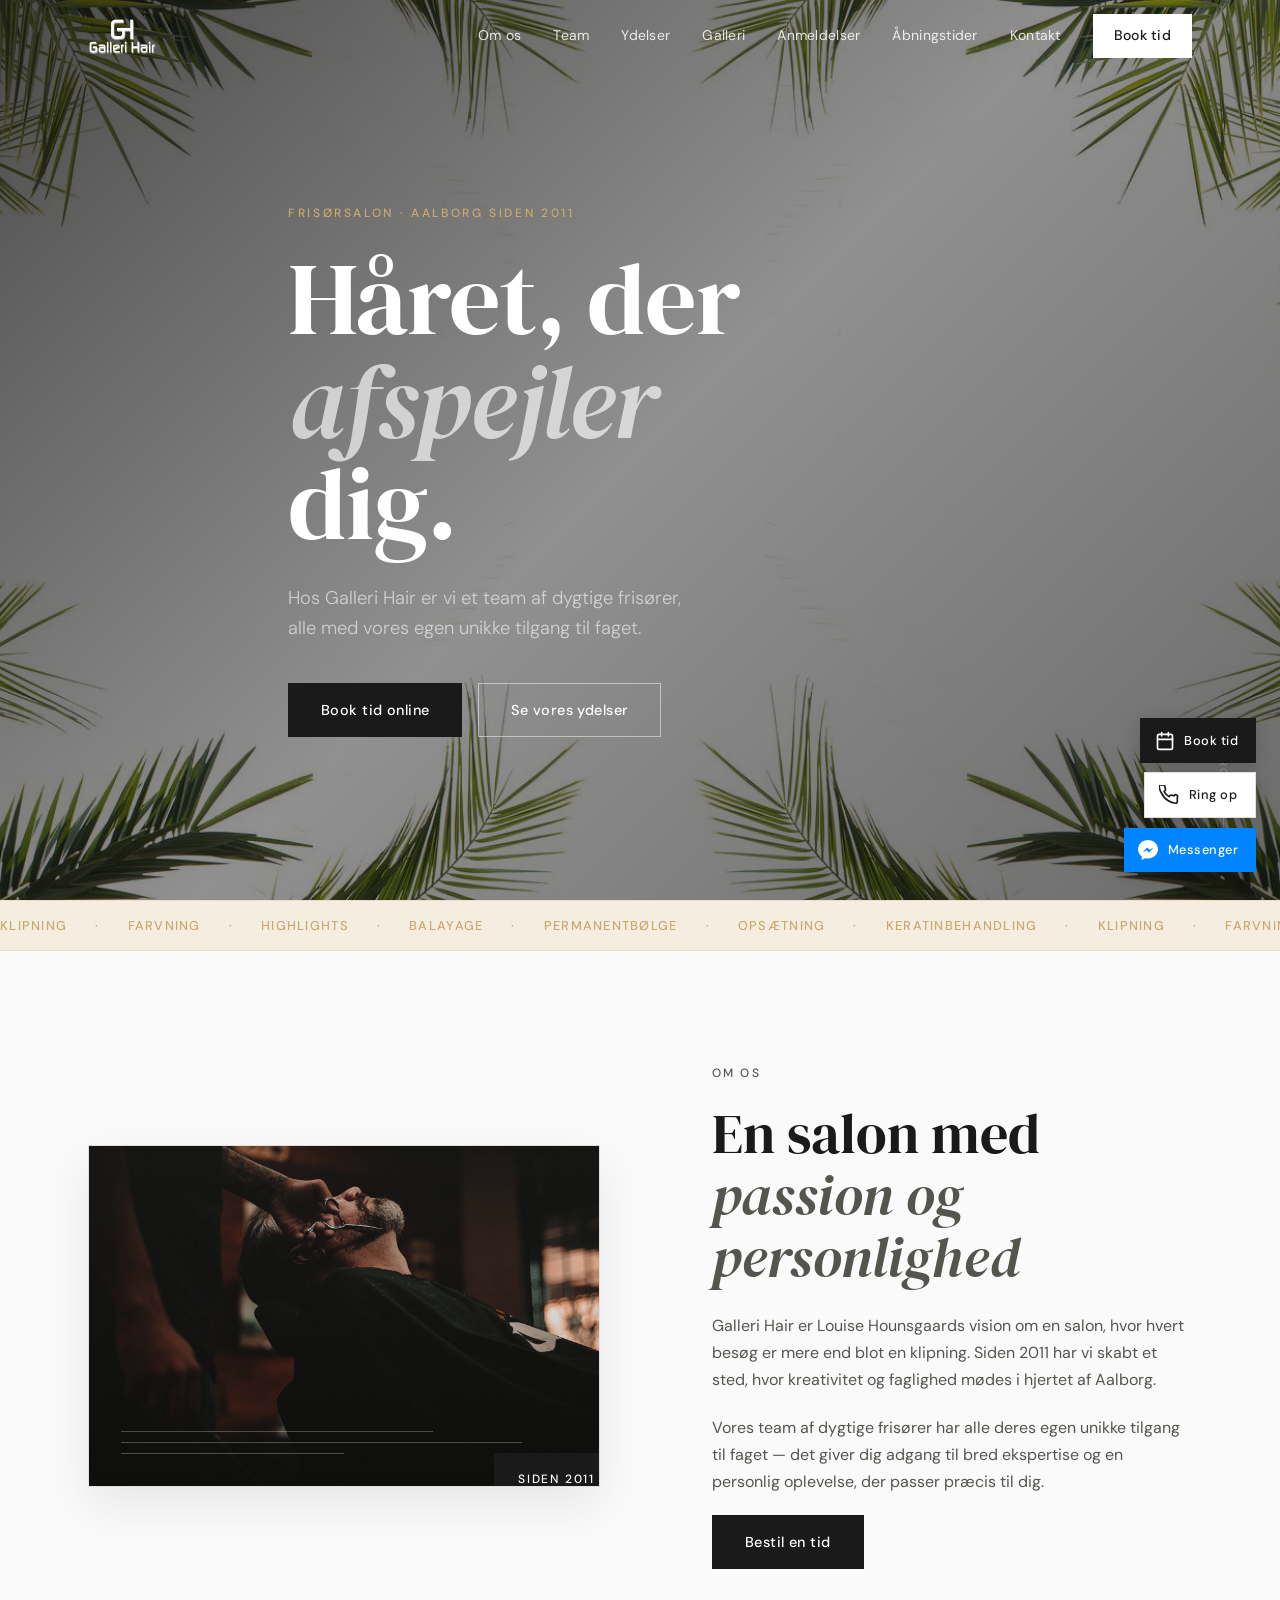
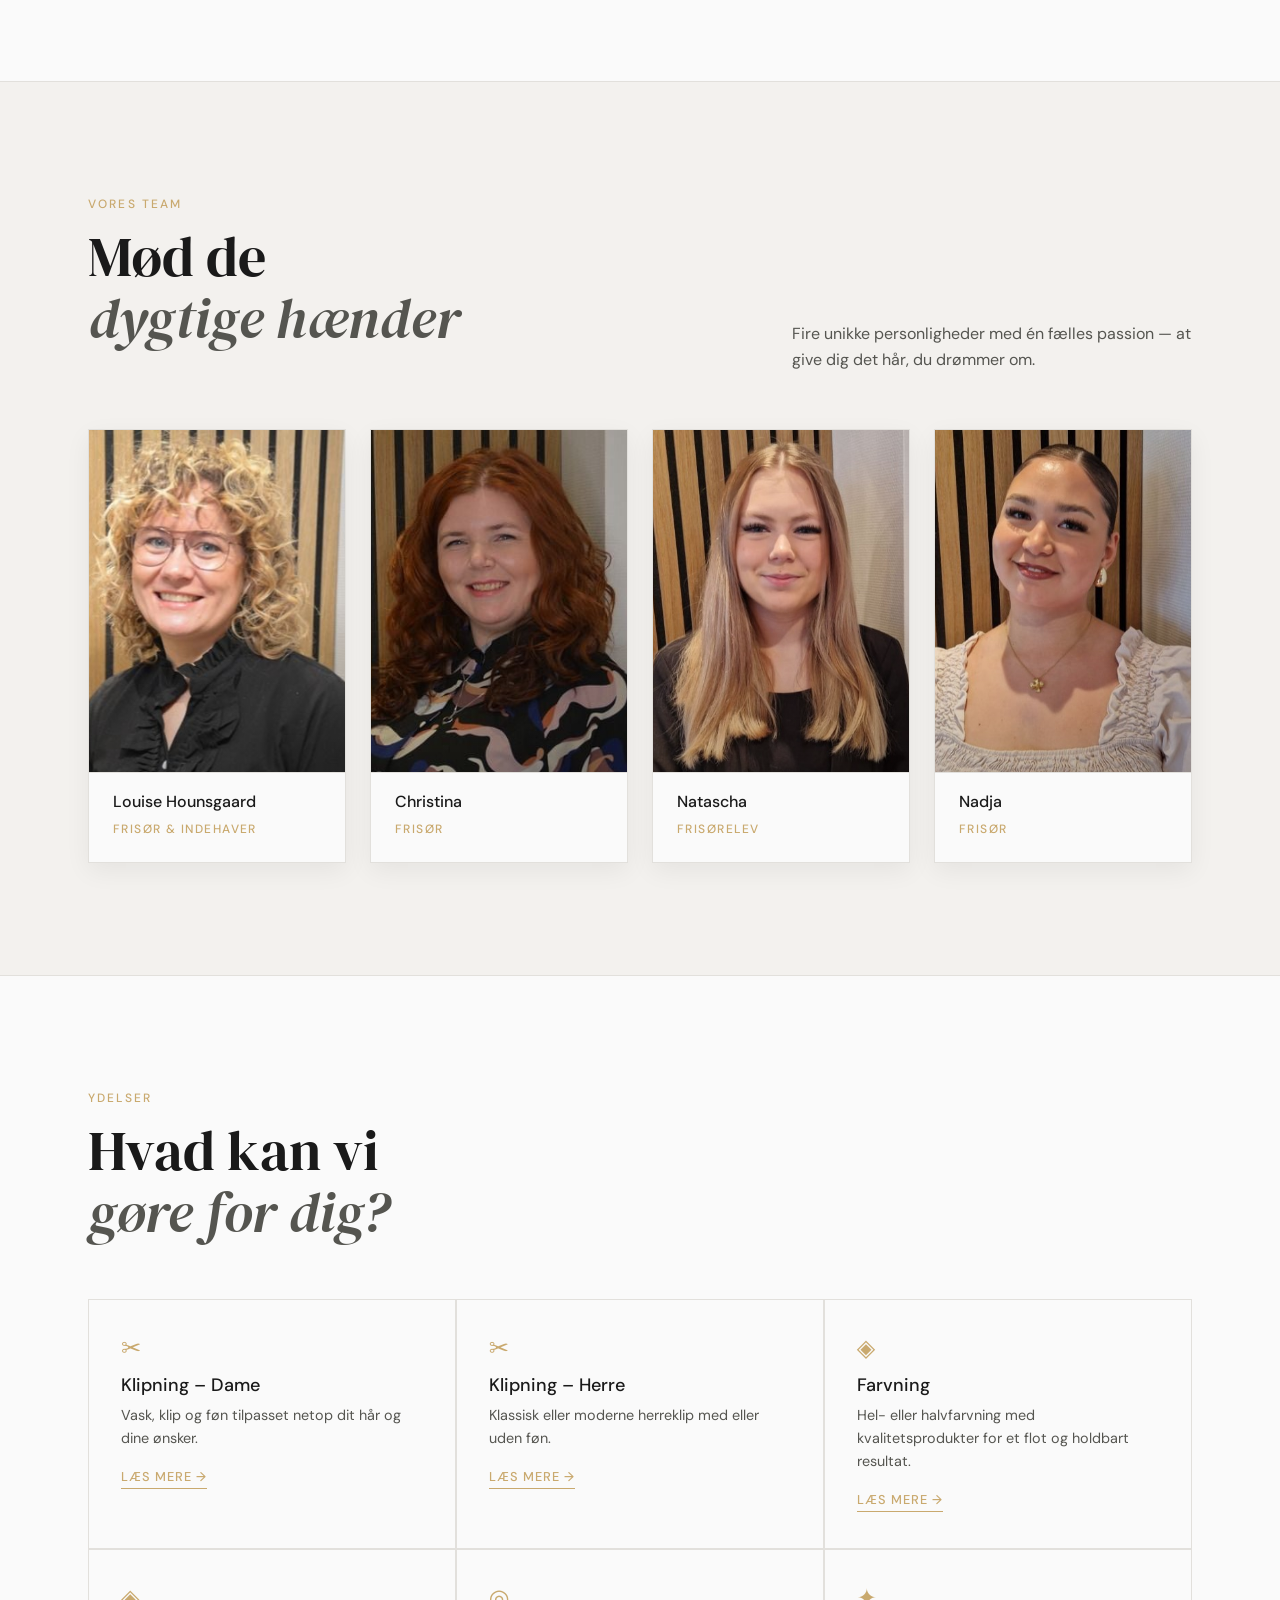
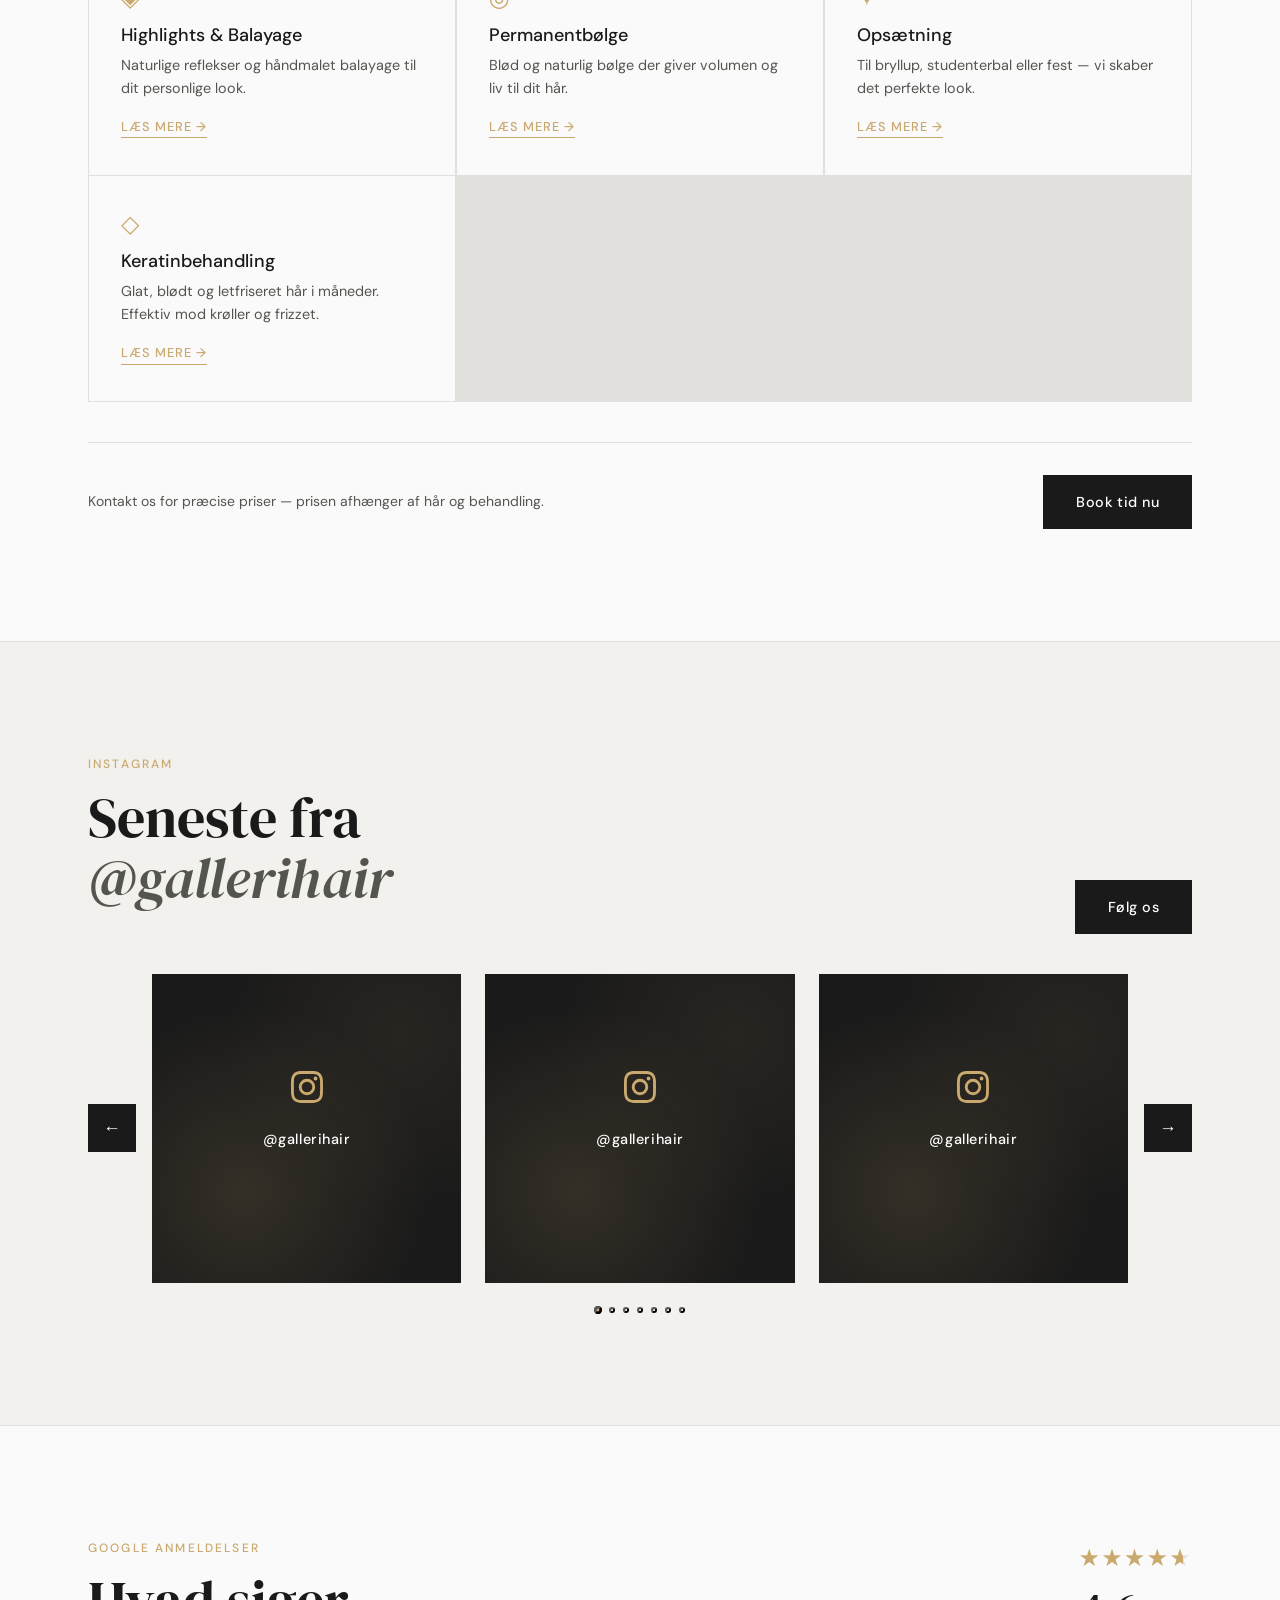
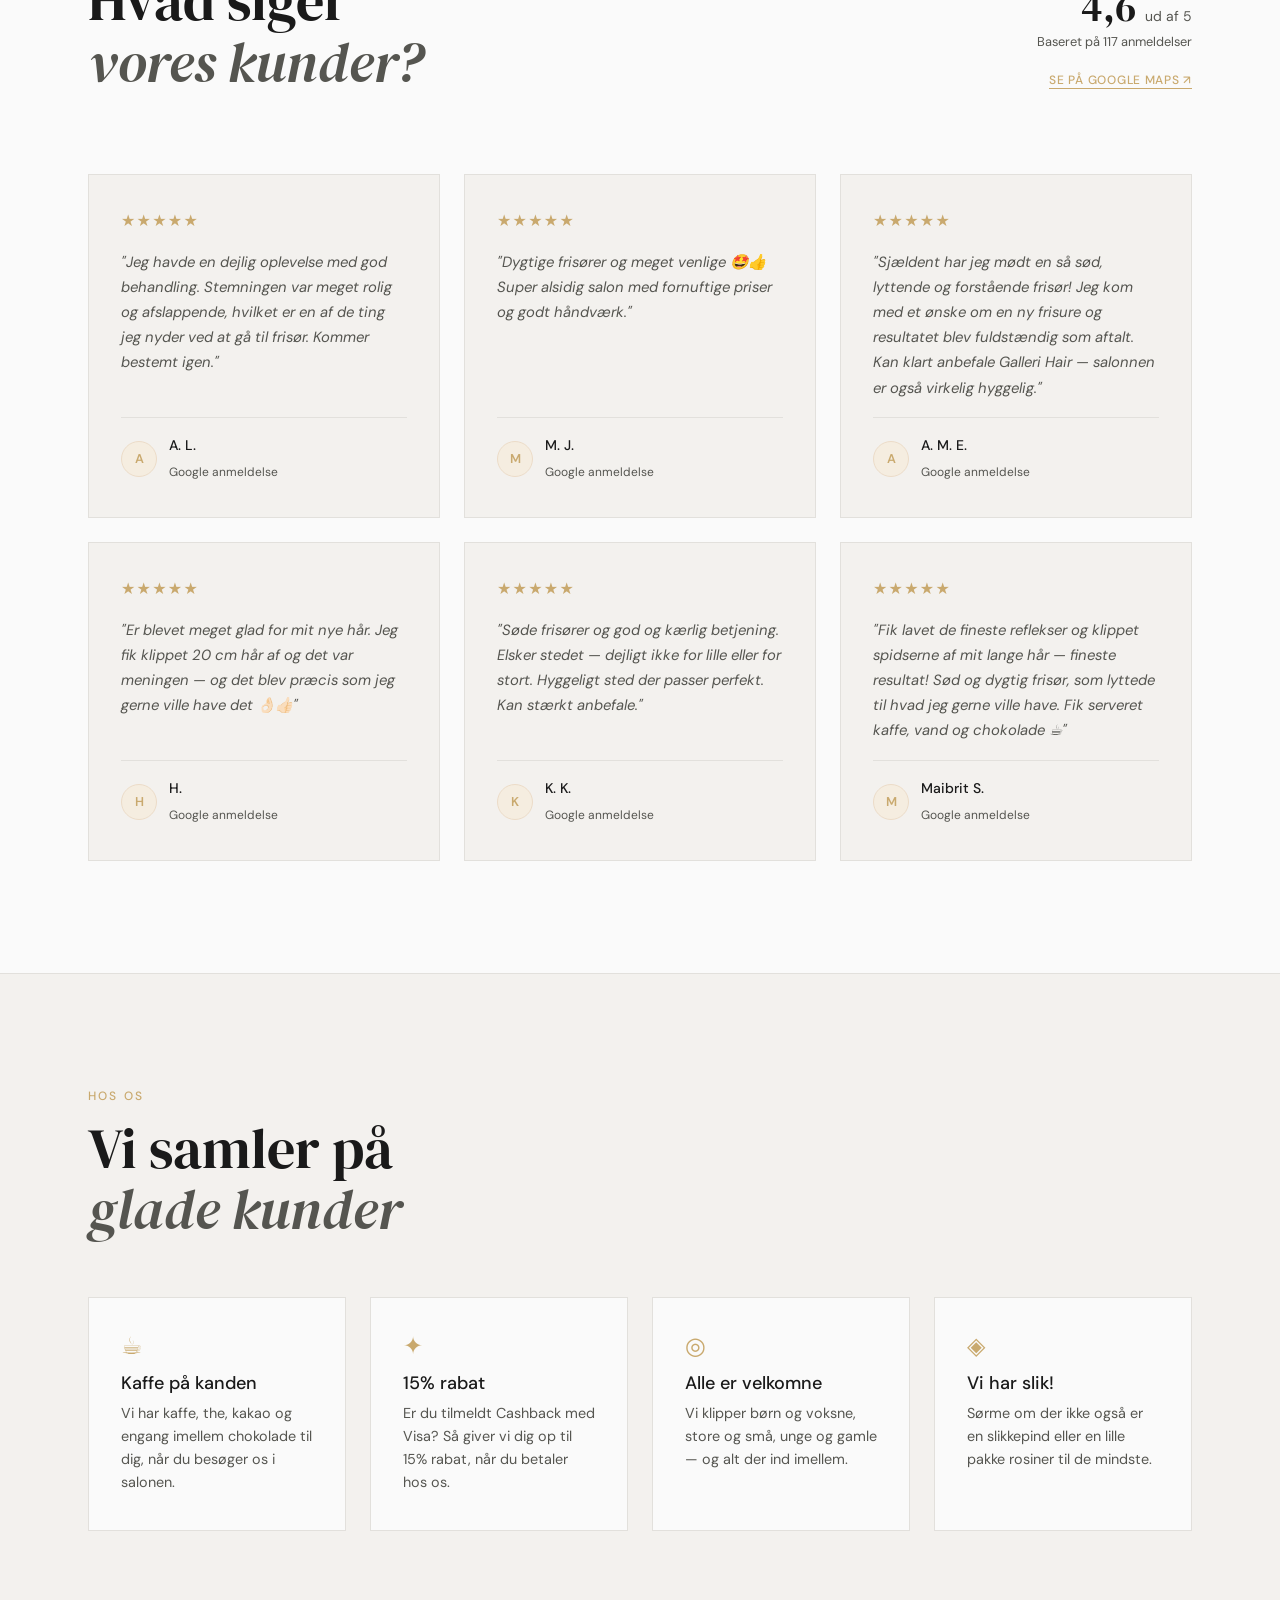
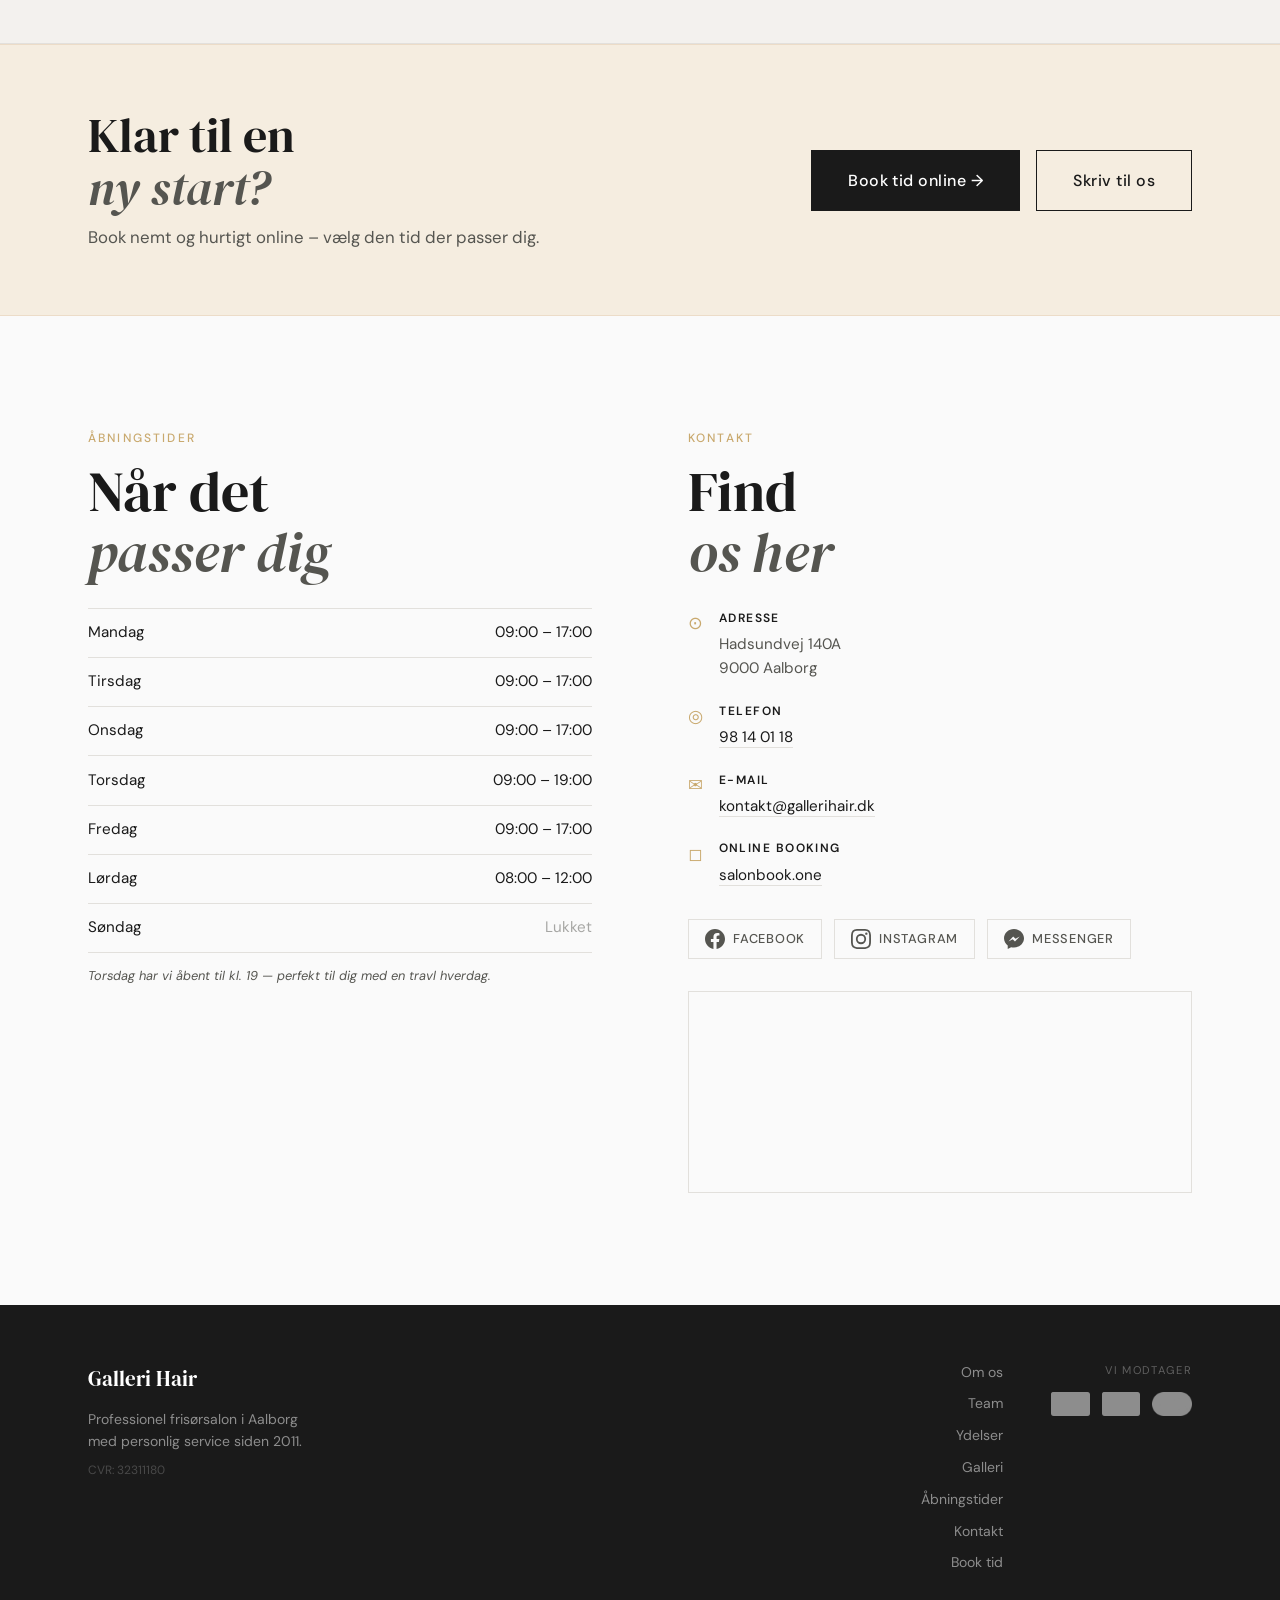
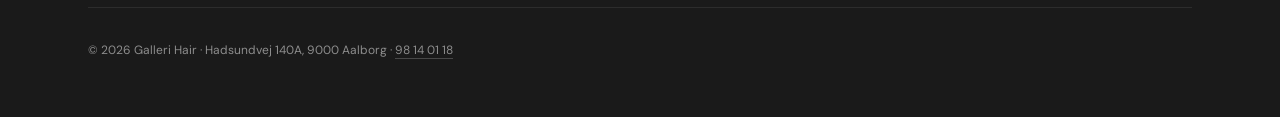
==== index.html @ c5d0a5e1 "Lancering: Galleri Hair hjemmeside - Scandinavisk minimalistisk design med hero-video - SEO/GEO opti" ====
<!DOCTYPE html>
<html lang="da">
<head>
  <meta charset="UTF-8" />
  <meta name="viewport" content="width=device-width, initial-scale=1.0" />

  <!-- SEO -->
  <title>Galleri Hair – Frisørsalon i Aalborg | Klipning, Farvning & Balayage</title>
  <meta name="description" content="Galleri Hair er en prisvindende frisørsalon på Hadsundvej i Aalborg. Book klipning, farvning, balayage, highlights og keratinbehandling online. Åbent siden 2011." />
  <meta name="robots" content="index, follow" />
  <link rel="canonical" href="https://gallerihair.dk/" />

  <!-- Geo / Lokal SEO -->
  <meta name="geo.region" content="DK-82" />
  <meta name="geo.placename" content="Aalborg" />
  <meta name="geo.position" content="57.0284;9.9579" />
  <meta name="ICBM" content="57.0284, 9.9579" />

  <!-- Open Graph -->
  <meta property="og:type" content="website" />
  <meta property="og:url" content="https://gallerihair.dk/" />
  <meta property="og:title" content="Galleri Hair – Frisørsalon i Aalborg" />
  <meta property="og:description" content="Dygtige frisører i Aalborg med personlig service siden 2011. Klipning, farvning, balayage og meget mere. Book din tid online." />
  <meta property="og:image" content="https://gallerihair.dk/assets/images/index-meta.png" />
  <meta property="og:locale" content="da_DK" />

  <!-- Twitter -->
  <meta name="twitter:card" content="summary_large_image" />
  <meta name="twitter:title" content="Galleri Hair – Frisørsalon i Aalborg" />
  <meta name="twitter:description" content="Dygtige frisører i Aalborg med personlig service siden 2011. Book tid online." />
  <meta name="twitter:image" content="https://gallerihair.dk/assets/images/index-meta.png" />

  <!-- Google Verification -->
  <meta name="google-site-verification" content="rfk7gRifDdIFMhlZGfeatFCCcVP9a9nxqBKU1om3w8w" />

  <!-- Structured Data: LocalBusiness + HairSalon -->
  <script type="application/ld+json">
  {
    "@context": "https://schema.org",
    "@type": "HairSalon",
    "name": "Galleri Hair",
    "url": "https://gallerihair.dk",
    "logo": "https://gallerihair.dk/assets/images/logo-524x276.png",
    "image": "https://gallerihair.dk/assets/images/index-meta.png",
    "telephone": "+4598140118",
    "email": "kontakt@gallerihair.dk",
    "foundingDate": "2011",
    "priceRange": "$$",
    "currenciesAccepted": "DKK",
    "paymentAccepted": "Cash, Visa, Mastercard, Dankort",
    "address": {
      "@type": "PostalAddress",
      "streetAddress": "Hadsundvej 140A",
      "addressLocality": "Aalborg",
      "postalCode": "9000",
      "addressCountry": "DK"
    },
    "geo": {
      "@type": "GeoCoordinates",
      "latitude": 57.0284,
      "longitude": 9.9579
    },
    "openingHoursSpecification": [
      { "@type": "OpeningHoursSpecification", "dayOfWeek": ["Monday","Tuesday","Wednesday","Friday"], "opens": "09:00", "closes": "17:00" },
      { "@type": "OpeningHoursSpecification", "dayOfWeek": "Thursday", "opens": "09:00", "closes": "19:00" },
      { "@type": "OpeningHoursSpecification", "dayOfWeek": "Saturday", "opens": "08:00", "closes": "12:00" }
    ],
    "aggregateRating": {
      "@type": "AggregateRating",
      "ratingValue": "4.6",
      "reviewCount": "117",
      "bestRating": "5"
    },
    "hasMap": "https://www.google.dk/maps/place/Galleri+Hair/@57.0283649,9.9553221,17z",
    "sameAs": [
      "https://www.facebook.com/gallerihair",
      "https://www.instagram.com/gallerihair"
    ],
    "hasOfferCatalog": {
      "@type": "OfferCatalog",
      "name": "Behandlinger",
      "itemListElement": [
        { "@type": "Offer", "itemOffered": { "@type": "Service", "name": "Damelaipning", "url": "https://gallerihair.dk/ydelser/klipning-dame.html" } },
        { "@type": "Offer", "itemOffered": { "@type": "Service", "name": "Herreklipning", "url": "https://gallerihair.dk/ydelser/klipning-herre.html" } },
        { "@type": "Offer", "itemOffered": { "@type": "Service", "name": "Hårfarvning", "url": "https://gallerihair.dk/ydelser/farvning.html" } },
        { "@type": "Offer", "itemOffered": { "@type": "Service", "name": "Highlights & Balayage", "url": "https://gallerihair.dk/ydelser/highlights-balayage.html" } },
        { "@type": "Offer", "itemOffered": { "@type": "Service", "name": "Permanentbølge", "url": "https://gallerihair.dk/ydelser/permanentbolge.html" } },
        { "@type": "Offer", "itemOffered": { "@type": "Service", "name": "Håropsætning", "url": "https://gallerihair.dk/ydelser/opsaetning.html" } },
        { "@type": "Offer", "itemOffered": { "@type": "Service", "name": "Keratinbehandling", "url": "https://gallerihair.dk/ydelser/keratinbehandling.html" } }
      ]
    }
  }
  </script>

  <!-- Favicon -->
  <link rel="icon" type="image/png" href="assets/images/gh-logo-128x128.png" />

  <!-- Fonts -->
  <link rel="preconnect" href="https://fonts.googleapis.com" />
  <link rel="preconnect" href="https://fonts.gstatic.com" crossorigin />
  <link href="https://fonts.googleapis.com/css2?family=DM+Sans:ital,opsz,wght@0,9..40,300;0,9..40,400;0,9..40,500;1,9..40,300&family=DM+Serif+Display:ital@0;1&display=swap" rel="stylesheet" />

  <link rel="stylesheet" href="css/style.css" />
</head>
<body>

  <!-- ───── NAVIGATION ───── -->
  <header class="nav" id="nav">
    <div class="nav__inner container">
      <a href="#top" class="nav__logo">
        <img src="assets/images/logo-524x276.png" alt="Galleri Hair" class="nav__logo-img" />
      </a>
      <nav class="nav__links" aria-label="Primær navigation">
        <a href="#om-os">Om os</a>
        <a href="#team">Team</a>
        <a href="#ydelser">Ydelser</a>
        <a href="#instagram">Galleri</a>
        <a href="#anmeldelser">Anmeldelser</a>
        <a href="#aabent">Åbningstider</a>
        <a href="#kontakt">Kontakt</a>
        <a href="https://salonbook.one/?galleri.hair" target="_blank" rel="noopener" class="nav__cta">Book tid</a>
      </nav>
      <button class="nav__burger" aria-label="Åbn menu" aria-expanded="false">
        <span></span><span></span><span></span>
      </button>
    </div>
  </header>

  <!-- ───── HERO ───── -->
  <section class="hero" id="top">
    <div class="hero__bg">
      <video autoplay muted loop playsinline poster="assets/images/mbr-1920x869.jpg" class="hero__photo" aria-hidden="true">
        <source src="assets/videos/hero.mp4" type="video/mp4" />
        <source src="assets/videos/hero.mov" type="video/quicktime" />
      </video>
      <div class="hero__overlay"></div>
    </div>
    <div class="hero__content container">
      <p class="hero__eyebrow reveal">Frisørsalon · Aalborg siden 2011</p>
      <h1 class="hero__headline reveal delay-1">
        Håret, der<br /><em>afspejler</em><br />dig.
      </h1>
      <p class="hero__sub reveal delay-2">
        Hos Galleri Hair er vi et team af dygtige frisører,<br />
        alle med vores egen unikke tilgang til faget.
      </p>
      <div class="hero__actions reveal delay-3">
        <a href="https://salonbook.one/?galleri.hair" target="_blank" rel="noopener" class="btn btn--primary">Book tid online</a>
        <a href="#ydelser" class="btn btn--ghost">Se vores ydelser</a>
      </div>
    </div>
    <div class="hero__scroll-hint reveal delay-4" aria-hidden="true">
      <span>Scroll</span>
      <div class="hero__scroll-line"></div>
    </div>
  </section>

  <!-- ───── MARQUEE ───── -->
  <div class="marquee" aria-hidden="true">
    <div class="marquee__track">
      <span>Klipning</span><span>·</span>
      <span>Farvning</span><span>·</span>
      <span>Highlights</span><span>·</span>
      <span>Balayage</span><span>·</span>
      <span>Permanentbølge</span><span>·</span>
      <span>Opsætning</span><span>·</span>
      <span>Keratinbehandling</span><span>·</span>
      <span>Klipning</span><span>·</span>
      <span>Farvning</span><span>·</span>
      <span>Highlights</span><span>·</span>
      <span>Balayage</span><span>·</span>
      <span>Permanentbølge</span><span>·</span>
      <span>Opsætning</span><span>·</span>
      <span>Keratinbehandling</span><span>·</span>
    </div>
  </div>

  <!-- ───── OM OS ───── -->
  <section class="about section" id="om-os">
    <div class="container about__grid">
      <div class="about__visual reveal">
        <div class="about__img-wrap">
          <img src="assets/images/mbr-1620x1080.jpg" alt="Galleri Hair salon i Aalborg" class="about__img" loading="lazy" />
          <div class="about__img-lines">
            <div class="line"></div>
            <div class="line"></div>
            <div class="line"></div>
          </div>
          <div class="about__tag">Siden 2011</div>
        </div>
      </div>
      <div class="about__text">
        <p class="section-label reveal">Om os</p>
        <h2 class="reveal delay-1">En salon med<br /><em>passion og personlighed</em></h2>
        <p class="reveal delay-2">
          Galleri Hair er Louise Hounsgaards vision om en salon, hvor hvert besøg er mere end blot en klipning.
          Siden 2011 har vi skabt et sted, hvor kreativitet og faglighed mødes i hjertet af Aalborg.
        </p>
        <p class="reveal delay-3">
          Vores team af dygtige frisører har alle deres egen unikke tilgang til faget — det giver dig adgang
          til bred ekspertise og en personlig oplevelse, der passer præcis til dig.
        </p>
        <a href="https://salonbook.one/?galleri.hair" target="_blank" rel="noopener" class="btn btn--primary reveal delay-4">Bestil en tid</a>
      </div>
    </div>
  </section>

  <!-- ───── TEAM ───── -->
  <section class="team section" id="team">
    <div class="container">
      <div class="team__header">
        <div>
          <p class="section-label reveal">Vores team</p>
          <h2 class="reveal delay-1">Mød de<br /><em>dygtige hænder</em></h2>
        </div>
        <p class="team__intro reveal delay-2">Fire unikke personligheder med én fælles passion — at give dig det hår, du drømmer om.</p>
      </div>

      <div class="team__grid">

        <div class="team-card reveal">
          <div class="team-card__photo-wrap">
            <img src="assets/images/louise-341x512.jpeg" alt="Louise Hounsgaard – Indehaver og frisør" class="team-card__photo" loading="lazy" />
          </div>
          <div class="team-card__info">
            <h3>Louise Hounsgaard</h3>
            <span class="team-card__role">Frisør &amp; Indehaver</span>
          </div>
        </div>

        <div class="team-card reveal delay-1">
          <div class="team-card__photo-wrap">
            <img src="assets/images/christina-350x512.jpeg" alt="Christina – Frisør" class="team-card__photo" loading="lazy" />
          </div>
          <div class="team-card__info">
            <h3>Christina</h3>
            <span class="team-card__role">Frisør</span>
          </div>
        </div>

        <div class="team-card reveal delay-2">
          <div class="team-card__photo-wrap">
            <img src="assets/images/natascha-1-510x681.jpeg" alt="Natascha – Frisørelev" class="team-card__photo" loading="lazy" />
          </div>
          <div class="team-card__info">
            <h3>Natascha</h3>
            <span class="team-card__role">Frisørelev</span>
          </div>
        </div>

        <div class="team-card reveal delay-3">
          <div class="team-card__photo-wrap">
            <img src="assets/images/nadja-4-510x681.jpeg" alt="Nadja – Frisør" class="team-card__photo" loading="lazy" />
          </div>
          <div class="team-card__info">
            <h3>Nadja</h3>
            <span class="team-card__role">Frisør</span>
          </div>
        </div>

      </div>
    </div>
  </section>

  <!-- ───── YDELSER ───── -->
  <section class="services section" id="ydelser">
    <div class="container">
      <div class="services__header">
        <p class="section-label reveal">Ydelser</p>
        <h2 class="reveal delay-1">Hvad kan vi<br /><em>gøre for dig?</em></h2>
      </div>
      <div class="services__grid">

        <div class="service-card reveal">
          <div class="service-card__icon">✂</div>
          <h3>Klipning – Dame</h3>
          <p>Vask, klip og føn tilpasset netop dit hår og dine ønsker.</p>
          <a href="ydelser/klipning-dame.html" class="service-card__link">Læs mere →</a>
        </div>

        <div class="service-card reveal delay-1">
          <div class="service-card__icon">✂</div>
          <h3>Klipning – Herre</h3>
          <p>Klassisk eller moderne herreklip med eller uden føn.</p>
          <a href="ydelser/klipning-herre.html" class="service-card__link">Læs mere →</a>
        </div>

        <div class="service-card reveal delay-2">
          <div class="service-card__icon">◈</div>
          <h3>Farvning</h3>
          <p>Hel- eller halvfarvning med kvalitetsprodukter for et flot og holdbart resultat.</p>
          <a href="ydelser/farvning.html" class="service-card__link">Læs mere →</a>
        </div>

        <div class="service-card reveal delay-3">
          <div class="service-card__icon">◈</div>
          <h3>Highlights &amp; Balayage</h3>
          <p>Naturlige reflekser og håndmalet balayage til dit personlige look.</p>
          <a href="ydelser/highlights-balayage.html" class="service-card__link">Læs mere →</a>
        </div>

        <div class="service-card reveal delay-1">
          <div class="service-card__icon">◎</div>
          <h3>Permanentbølge</h3>
          <p>Blød og naturlig bølge der giver volumen og liv til dit hår.</p>
          <a href="ydelser/permanentbolge.html" class="service-card__link">Læs mere →</a>
        </div>

        <div class="service-card reveal delay-2">
          <div class="service-card__icon">✦</div>
          <h3>Opsætning</h3>
          <p>Til bryllup, studenterbal eller fest — vi skaber det perfekte look.</p>
          <a href="ydelser/opsaetning.html" class="service-card__link">Læs mere →</a>
        </div>

        <div class="service-card reveal delay-3">
          <div class="service-card__icon">◇</div>
          <h3>Keratinbehandling</h3>
          <p>Glat, blødt og letfriseret hår i måneder. Effektiv mod krøller og frizzet.</p>
          <a href="ydelser/keratinbehandling.html" class="service-card__link">Læs mere →</a>
        </div>

      </div>
      <div class="services__footer reveal">
        <p>Kontakt os for præcise priser — prisen afhænger af hår og behandling.</p>
        <a href="https://salonbook.one/?galleri.hair" target="_blank" rel="noopener" class="btn btn--primary">Book tid nu</a>
      </div>
    </div>
  </section>

  <!-- ───── INSTAGRAM KARRUSEL ───── -->
  <section class="instagram section" id="instagram">
    <div class="container">
      <div class="instagram__header">
        <div>
          <p class="section-label reveal">Instagram</p>
          <h2 class="reveal delay-1">Seneste fra<br /><em>@gallerihair</em></h2>
        </div>
        <a href="https://instagram.com/gallerihair" target="_blank" rel="noopener" class="btn btn--primary reveal delay-2">Følg os</a>
      </div>

      <div class="ig-carousel reveal delay-1">
        <button class="ig-carousel__btn ig-carousel__btn--prev" aria-label="Forrige">&#8592;</button>
        <div class="ig-carousel__track-wrap">
          <div class="ig-carousel__track" id="igTrack">
            <div class="ig-carousel__slide"><div class="ig-frame-wrap"><a href="https://www.instagram.com/p/DVV6zywDGMA/" target="_blank" rel="noopener" class="ig-card" aria-label="Se opslag på Instagram"><div class="ig-card__icon"><svg width="32" height="32" viewBox="0 0 24 24" fill="currentColor" aria-hidden="true"><path d="M12 2.163c3.204 0 3.584.012 4.85.07 3.252.148 4.771 1.691 4.919 4.919.058 1.265.069 1.645.069 4.849 0 3.205-.012 3.584-.069 4.849-.149 3.225-1.664 4.771-4.919 4.919-1.266.058-1.644.07-4.85.07-3.204 0-3.584-.012-4.849-.07-3.26-.149-4.771-1.699-4.919-4.92-.058-1.265-.07-1.644-.07-4.849 0-3.204.013-3.583.07-4.849.149-3.227 1.664-4.771 4.919-4.919 1.266-.057 1.645-.069 4.849-.069zM12 0C8.741 0 8.333.014 7.053.072 2.695.272.273 2.69.073 7.052.014 8.333 0 8.741 0 12c0 3.259.014 3.668.072 4.948.2 4.358 2.618 6.78 6.98 6.98C8.333 23.986 8.741 24 12 24c3.259 0 3.668-.014 4.948-.072 4.354-.2 6.782-2.618 6.979-6.98.059-1.28.073-1.689.073-4.948 0-3.259-.014-3.667-.072-4.947-.196-4.354-2.617-6.78-6.979-6.98C15.668.014 15.259 0 12 0zm0 5.838a6.162 6.162 0 100 12.324 6.162 6.162 0 000-12.324zM12 16a4 4 0 110-8 4 4 0 010 8zm6.406-11.845a1.44 1.44 0 100 2.881 1.44 1.44 0 000-2.881z"/></svg></div><span class="ig-card__handle">@gallerihair</span><span class="ig-card__cta">Se opslag ↗</span></a></div></div>
            <div class="ig-carousel__slide"><div class="ig-frame-wrap"><a href="https://www.instagram.com/p/DVTf50aDFtm/" target="_blank" rel="noopener" class="ig-card" aria-label="Se opslag på Instagram"><div class="ig-card__icon"><svg width="32" height="32" viewBox="0 0 24 24" fill="currentColor" aria-hidden="true"><path d="M12 2.163c3.204 0 3.584.012 4.85.07 3.252.148 4.771 1.691 4.919 4.919.058 1.265.069 1.645.069 4.849 0 3.205-.012 3.584-.069 4.849-.149 3.225-1.664 4.771-4.919 4.919-1.266.058-1.644.07-4.85.07-3.204 0-3.584-.012-4.849-.07-3.26-.149-4.771-1.699-4.919-4.92-.058-1.265-.07-1.644-.07-4.849 0-3.204.013-3.583.07-4.849.149-3.227 1.664-4.771 4.919-4.919 1.266-.057 1.645-.069 4.849-.069zM12 0C8.741 0 8.333.014 7.053.072 2.695.272.273 2.69.073 7.052.014 8.333 0 8.741 0 12c0 3.259.014 3.668.072 4.948.2 4.358 2.618 6.78 6.98 6.98C8.333 23.986 8.741 24 12 24c3.259 0 3.668-.014 4.948-.072 4.354-.2 6.782-2.618 6.979-6.98.059-1.28.073-1.689.073-4.948 0-3.259-.014-3.667-.072-4.947-.196-4.354-2.617-6.78-6.979-6.98C15.668.014 15.259 0 12 0zm0 5.838a6.162 6.162 0 100 12.324 6.162 6.162 0 000-12.324zM12 16a4 4 0 110-8 4 4 0 010 8zm6.406-11.845a1.44 1.44 0 100 2.881 1.44 1.44 0 000-2.881z"/></svg></div><span class="ig-card__handle">@gallerihair</span><span class="ig-card__cta">Se opslag ↗</span></a></div></div>
            <div class="ig-carousel__slide"><div class="ig-frame-wrap"><a href="https://www.instagram.com/p/DVHNRrnjAqX/" target="_blank" rel="noopener" class="ig-card" aria-label="Se opslag på Instagram"><div class="ig-card__icon"><svg width="32" height="32" viewBox="0 0 24 24" fill="currentColor" aria-hidden="true"><path d="M12 2.163c3.204 0 3.584.012 4.85.07 3.252.148 4.771 1.691 4.919 4.919.058 1.265.069 1.645.069 4.849 0 3.205-.012 3.584-.069 4.849-.149 3.225-1.664 4.771-4.919 4.919-1.266.058-1.644.07-4.85.07-3.204 0-3.584-.012-4.849-.07-3.26-.149-4.771-1.699-4.919-4.92-.058-1.265-.07-1.644-.07-4.849 0-3.204.013-3.583.07-4.849.149-3.227 1.664-4.771 4.919-4.919 1.266-.057 1.645-.069 4.849-.069zM12 0C8.741 0 8.333.014 7.053.072 2.695.272.273 2.69.073 7.052.014 8.333 0 8.741 0 12c0 3.259.014 3.668.072 4.948.2 4.358 2.618 6.78 6.98 6.98C8.333 23.986 8.741 24 12 24c3.259 0 3.668-.014 4.948-.072 4.354-.2 6.782-2.618 6.979-6.98.059-1.28.073-1.689.073-4.948 0-3.259-.014-3.667-.072-4.947-.196-4.354-2.617-6.78-6.979-6.98C15.668.014 15.259 0 12 0zm0 5.838a6.162 6.162 0 100 12.324 6.162 6.162 0 000-12.324zM12 16a4 4 0 110-8 4 4 0 010 8zm6.406-11.845a1.44 1.44 0 100 2.881 1.44 1.44 0 000-2.881z"/></svg></div><span class="ig-card__handle">@gallerihair</span><span class="ig-card__cta">Se opslag ↗</span></a></div></div>
            <div class="ig-carousel__slide"><div class="ig-frame-wrap"><a href="https://www.instagram.com/p/DVBTibsDEX1/" target="_blank" rel="noopener" class="ig-card" aria-label="Se opslag på Instagram"><div class="ig-card__icon"><svg width="32" height="32" viewBox="0 0 24 24" fill="currentColor" aria-hidden="true"><path d="M12 2.163c3.204 0 3.584.012 4.85.07 3.252.148 4.771 1.691 4.919 4.919.058 1.265.069 1.645.069 4.849 0 3.205-.012 3.584-.069 4.849-.149 3.225-1.664 4.771-4.919 4.919-1.266.058-1.644.07-4.85.07-3.204 0-3.584-.012-4.849-.07-3.26-.149-4.771-1.699-4.919-4.92-.058-1.265-.07-1.644-.07-4.849 0-3.204.013-3.583.07-4.849.149-3.227 1.664-4.771 4.919-4.919 1.266-.057 1.645-.069 4.849-.069zM12 0C8.741 0 8.333.014 7.053.072 2.695.272.273 2.69.073 7.052.014 8.333 0 8.741 0 12c0 3.259.014 3.668.072 4.948.2 4.358 2.618 6.78 6.98 6.98C8.333 23.986 8.741 24 12 24c3.259 0 3.668-.014 4.948-.072 4.354-.2 6.782-2.618 6.979-6.98.059-1.28.073-1.689.073-4.948 0-3.259-.014-3.667-.072-4.947-.196-4.354-2.617-6.78-6.979-6.98C15.668.014 15.259 0 12 0zm0 5.838a6.162 6.162 0 100 12.324 6.162 6.162 0 000-12.324zM12 16a4 4 0 110-8 4 4 0 010 8zm6.406-11.845a1.44 1.44 0 100 2.881 1.44 1.44 0 000-2.881z"/></svg></div><span class="ig-card__handle">@gallerihair</span><span class="ig-card__cta">Se opslag ↗</span></a></div></div>
            <div class="ig-carousel__slide"><div class="ig-frame-wrap"><a href="https://www.instagram.com/p/DU6S6iUjFf0/" target="_blank" rel="noopener" class="ig-card" aria-label="Se opslag på Instagram"><div class="ig-card__icon"><svg width="32" height="32" viewBox="0 0 24 24" fill="currentColor" aria-hidden="true"><path d="M12 2.163c3.204 0 3.584.012 4.85.07 3.252.148 4.771 1.691 4.919 4.919.058 1.265.069 1.645.069 4.849 0 3.205-.012 3.584-.069 4.849-.149 3.225-1.664 4.771-4.919 4.919-1.266.058-1.644.07-4.85.07-3.204 0-3.584-.012-4.849-.07-3.26-.149-4.771-1.699-4.919-4.92-.058-1.265-.07-1.644-.07-4.849 0-3.204.013-3.583.07-4.849.149-3.227 1.664-4.771 4.919-4.919 1.266-.057 1.645-.069 4.849-.069zM12 0C8.741 0 8.333.014 7.053.072 2.695.272.273 2.69.073 7.052.014 8.333 0 8.741 0 12c0 3.259.014 3.668.072 4.948.2 4.358 2.618 6.78 6.98 6.98C8.333 23.986 8.741 24 12 24c3.259 0 3.668-.014 4.948-.072 4.354-.2 6.782-2.618 6.979-6.98.059-1.28.073-1.689.073-4.948 0-3.259-.014-3.667-.072-4.947-.196-4.354-2.617-6.78-6.979-6.98C15.668.014 15.259 0 12 0zm0 5.838a6.162 6.162 0 100 12.324 6.162 6.162 0 000-12.324zM12 16a4 4 0 110-8 4 4 0 010 8zm6.406-11.845a1.44 1.44 0 100 2.881 1.44 1.44 0 000-2.881z"/></svg></div><span class="ig-card__handle">@gallerihair</span><span class="ig-card__cta">Se opslag ↗</span></a></div></div>
            <div class="ig-carousel__slide"><div class="ig-frame-wrap"><a href="https://www.instagram.com/p/DUnN76AjLzS/" target="_blank" rel="noopener" class="ig-card" aria-label="Se opslag på Instagram"><div class="ig-card__icon"><svg width="32" height="32" viewBox="0 0 24 24" fill="currentColor" aria-hidden="true"><path d="M12 2.163c3.204 0 3.584.012 4.85.07 3.252.148 4.771 1.691 4.919 4.919.058 1.265.069 1.645.069 4.849 0 3.205-.012 3.584-.069 4.849-.149 3.225-1.664 4.771-4.919 4.919-1.266.058-1.644.07-4.85.07-3.204 0-3.584-.012-4.849-.07-3.26-.149-4.771-1.699-4.919-4.92-.058-1.265-.07-1.644-.07-4.849 0-3.204.013-3.583.07-4.849.149-3.227 1.664-4.771 4.919-4.919 1.266-.057 1.645-.069 4.849-.069zM12 0C8.741 0 8.333.014 7.053.072 2.695.272.273 2.69.073 7.052.014 8.333 0 8.741 0 12c0 3.259.014 3.668.072 4.948.2 4.358 2.618 6.78 6.98 6.98C8.333 23.986 8.741 24 12 24c3.259 0 3.668-.014 4.948-.072 4.354-.2 6.782-2.618 6.979-6.98.059-1.28.073-1.689.073-4.948 0-3.259-.014-3.667-.072-4.947-.196-4.354-2.617-6.78-6.979-6.98C15.668.014 15.259 0 12 0zm0 5.838a6.162 6.162 0 100 12.324 6.162 6.162 0 000-12.324zM12 16a4 4 0 110-8 4 4 0 010 8zm6.406-11.845a1.44 1.44 0 100 2.881 1.44 1.44 0 000-2.881z"/></svg></div><span class="ig-card__handle">@gallerihair</span><span class="ig-card__cta">Se opslag ↗</span></a></div></div>
            <div class="ig-carousel__slide"><div class="ig-frame-wrap"><a href="https://www.instagram.com/p/DUi7zh5jG8T/" target="_blank" rel="noopener" class="ig-card" aria-label="Se opslag på Instagram"><div class="ig-card__icon"><svg width="32" height="32" viewBox="0 0 24 24" fill="currentColor" aria-hidden="true"><path d="M12 2.163c3.204 0 3.584.012 4.85.07 3.252.148 4.771 1.691 4.919 4.919.058 1.265.069 1.645.069 4.849 0 3.205-.012 3.584-.069 4.849-.149 3.225-1.664 4.771-4.919 4.919-1.266.058-1.644.07-4.85.07-3.204 0-3.584-.012-4.849-.07-3.26-.149-4.771-1.699-4.919-4.92-.058-1.265-.07-1.644-.07-4.849 0-3.204.013-3.583.07-4.849.149-3.227 1.664-4.771 4.919-4.919 1.266-.057 1.645-.069 4.849-.069zM12 0C8.741 0 8.333.014 7.053.072 2.695.272.273 2.69.073 7.052.014 8.333 0 8.741 0 12c0 3.259.014 3.668.072 4.948.2 4.358 2.618 6.78 6.98 6.98C8.333 23.986 8.741 24 12 24c3.259 0 3.668-.014 4.948-.072 4.354-.2 6.782-2.618 6.979-6.98.059-1.28.073-1.689.073-4.948 0-3.259-.014-3.667-.072-4.947-.196-4.354-2.617-6.78-6.979-6.98C15.668.014 15.259 0 12 0zm0 5.838a6.162 6.162 0 100 12.324 6.162 6.162 0 000-12.324zM12 16a4 4 0 110-8 4 4 0 010 8zm6.406-11.845a1.44 1.44 0 100 2.881 1.44 1.44 0 000-2.881z"/></svg></div><span class="ig-card__handle">@gallerihair</span><span class="ig-card__cta">Se opslag ↗</span></a></div></div>
            <div class="ig-carousel__slide"><div class="ig-frame-wrap"><a href="https://www.instagram.com/p/DUgE1MjDNY1/" target="_blank" rel="noopener" class="ig-card" aria-label="Se opslag på Instagram"><div class="ig-card__icon"><svg width="32" height="32" viewBox="0 0 24 24" fill="currentColor" aria-hidden="true"><path d="M12 2.163c3.204 0 3.584.012 4.85.07 3.252.148 4.771 1.691 4.919 4.919.058 1.265.069 1.645.069 4.849 0 3.205-.012 3.584-.069 4.849-.149 3.225-1.664 4.771-4.919 4.919-1.266.058-1.644.07-4.85.07-3.204 0-3.584-.012-4.849-.07-3.26-.149-4.771-1.699-4.919-4.92-.058-1.265-.07-1.644-.07-4.849 0-3.204.013-3.583.07-4.849.149-3.227 1.664-4.771 4.919-4.919 1.266-.057 1.645-.069 4.849-.069zM12 0C8.741 0 8.333.014 7.053.072 2.695.272.273 2.69.073 7.052.014 8.333 0 8.741 0 12c0 3.259.014 3.668.072 4.948.2 4.358 2.618 6.78 6.98 6.98C8.333 23.986 8.741 24 12 24c3.259 0 3.668-.014 4.948-.072 4.354-.2 6.782-2.618 6.979-6.98.059-1.28.073-1.689.073-4.948 0-3.259-.014-3.667-.072-4.947-.196-4.354-2.617-6.78-6.979-6.98C15.668.014 15.259 0 12 0zm0 5.838a6.162 6.162 0 100 12.324 6.162 6.162 0 000-12.324zM12 16a4 4 0 110-8 4 4 0 010 8zm6.406-11.845a1.44 1.44 0 100 2.881 1.44 1.44 0 000-2.881z"/></svg></div><span class="ig-card__handle">@gallerihair</span><span class="ig-card__cta">Se opslag ↗</span></a></div></div>
            <div class="ig-carousel__slide"><div class="ig-frame-wrap"><a href="https://www.instagram.com/p/DUa5jtnjL5E/" target="_blank" rel="noopener" class="ig-card" aria-label="Se opslag på Instagram"><div class="ig-card__icon"><svg width="32" height="32" viewBox="0 0 24 24" fill="currentColor" aria-hidden="true"><path d="M12 2.163c3.204 0 3.584.012 4.85.07 3.252.148 4.771 1.691 4.919 4.919.058 1.265.069 1.645.069 4.849 0 3.205-.012 3.584-.069 4.849-.149 3.225-1.664 4.771-4.919 4.919-1.266.058-1.644.07-4.85.07-3.204 0-3.584-.012-4.849-.07-3.26-.149-4.771-1.699-4.919-4.92-.058-1.265-.07-1.644-.07-4.849 0-3.204.013-3.583.07-4.849.149-3.227 1.664-4.771 4.919-4.919 1.266-.057 1.645-.069 4.849-.069zM12 0C8.741 0 8.333.014 7.053.072 2.695.272.273 2.69.073 7.052.014 8.333 0 8.741 0 12c0 3.259.014 3.668.072 4.948.2 4.358 2.618 6.78 6.98 6.98C8.333 23.986 8.741 24 12 24c3.259 0 3.668-.014 4.948-.072 4.354-.2 6.782-2.618 6.979-6.98.059-1.28.073-1.689.073-4.948 0-3.259-.014-3.667-.072-4.947-.196-4.354-2.617-6.78-6.979-6.98C15.668.014 15.259 0 12 0zm0 5.838a6.162 6.162 0 100 12.324 6.162 6.162 0 000-12.324zM12 16a4 4 0 110-8 4 4 0 010 8zm6.406-11.845a1.44 1.44 0 100 2.881 1.44 1.44 0 000-2.881z"/></svg></div><span class="ig-card__handle">@gallerihair</span><span class="ig-card__cta">Se opslag ↗</span></a></div></div>
          </div>
        </div>
        <button class="ig-carousel__btn ig-carousel__btn--next" aria-label="Næste">&#8594;</button>
      </div>

      <div class="ig-carousel__dots" id="igDots" aria-hidden="true"></div>
    </div>
  </section>

  <!-- ───── GOOGLE ANMELDELSER ───── -->
  <section class="reviews section" id="anmeldelser">
    <div class="container">
      <div class="reviews__header">
        <div>
          <p class="section-label reveal">Google anmeldelser</p>
          <h2 class="reveal delay-1">Hvad siger<br /><em>vores kunder?</em></h2>
        </div>
        <div class="reviews__aggregate reveal delay-2">
          <div class="reviews__stars">
            <span class="star filled">★</span><span class="star filled">★</span><span class="star filled">★</span><span class="star filled">★</span><span class="star half">★</span>
          </div>
          <p class="reviews__score">4,6 <span>ud af 5</span></p>
          <p class="reviews__count">Baseret på 117 anmeldelser</p>
          <a href="https://www.google.dk/maps/place/Galleri+Hair/@57.0283649,9.9553221,17z/data=!4m8!3m7!1s0x464932d122d5f69d:0xd819f083b795449a!8m2!3d57.0283649!4d9.957897!9m1!1b1!16s%2Fg%2F1th5h16d?entry=ttu" target="_blank" rel="noopener" class="reviews__source">Se på Google Maps ↗</a>
        </div>
      </div>

      <div class="reviews__grid">

        <div class="review-card reveal">
          <div class="review-card__stars">★★★★★</div>
          <p class="review-card__text">"Jeg havde en dejlig oplevelse med god behandling. Stemningen var meget rolig og afslappende, hvilket er en af de ting jeg nyder ved at gå til frisør. Kommer bestemt igen."</p>
          <div class="review-card__author">
            <div class="review-card__avatar">A</div>
            <div>
              <strong>A. L.</strong>
              <span>Google anmeldelse</span>
            </div>
          </div>
        </div>

        <div class="review-card reveal delay-1">
          <div class="review-card__stars">★★★★★</div>
          <p class="review-card__text">"Dygtige frisører og meget venlige 🤩👍 Super alsidig salon med fornuftige priser og godt håndværk."</p>
          <div class="review-card__author">
            <div class="review-card__avatar">M</div>
            <div>
              <strong>M. J.</strong>
              <span>Google anmeldelse</span>
            </div>
          </div>
        </div>

        <div class="review-card reveal delay-2">
          <div class="review-card__stars">★★★★★</div>
          <p class="review-card__text">"Sjældent har jeg mødt en så sød, lyttende og forstående frisør! Jeg kom med et ønske om en ny frisure og resultatet blev fuldstændig som aftalt. Kan klart anbefale Galleri Hair — salonnen er også virkelig hyggelig."</p>
          <div class="review-card__author">
            <div class="review-card__avatar">A</div>
            <div>
              <strong>A. M. E.</strong>
              <span>Google anmeldelse</span>
            </div>
          </div>
        </div>

        <div class="review-card reveal delay-3">
          <div class="review-card__stars">★★★★★</div>
          <p class="review-card__text">"Er blevet meget glad for mit nye hår. Jeg fik klippet 20 cm hår af og det var meningen — og det blev præcis som jeg gerne ville have det 👌🏻👍🏻"</p>
          <div class="review-card__author">
            <div class="review-card__avatar">H</div>
            <div>
              <strong>H.</strong>
              <span>Google anmeldelse</span>
            </div>
          </div>
        </div>

        <div class="review-card reveal delay-1">
          <div class="review-card__stars">★★★★★</div>
          <p class="review-card__text">"Søde frisører og god og kærlig betjening. Elsker stedet — dejligt ikke for lille eller for stort. Hyggeligt sted der passer perfekt. Kan stærkt anbefale."</p>
          <div class="review-card__author">
            <div class="review-card__avatar">K</div>
            <div>
              <strong>K. K.</strong>
              <span>Google anmeldelse</span>
            </div>
          </div>
        </div>

        <div class="review-card reveal delay-2">
          <div class="review-card__stars">★★★★★</div>
          <p class="review-card__text">"Fik lavet de fineste reflekser og klippet spidserne af mit lange hår — fineste resultat! Sød og dygtig frisør, som lyttede til hvad jeg gerne ville have. Fik serveret kaffe, vand og chokolade ☕"</p>
          <div class="review-card__author">
            <div class="review-card__avatar">M</div>
            <div>
              <strong>Maibrit S.</strong>
              <span>Google anmeldelse</span>
            </div>
          </div>
        </div>

      </div>
    </div>
  </section>

  <!-- ───── FORDELE ───── -->
  <section class="perks section" id="fordele">
    <div class="container">
      <div class="perks__header">
        <p class="section-label reveal">Hos os</p>
        <h2 class="reveal delay-1">Vi samler på<br /><em>glade kunder</em></h2>
      </div>
      <div class="perks__grid">

        <div class="perk-card reveal">
          <div class="perk-card__icon">☕</div>
          <h3>Kaffe på kanden</h3>
          <p>Vi har kaffe, the, kakao og engang imellem chokolade til dig, når du besøger os i salonen.</p>
        </div>

        <div class="perk-card reveal delay-1">
          <div class="perk-card__icon">✦</div>
          <h3>15% rabat</h3>
          <p>Er du tilmeldt Cashback med Visa? Så giver vi dig op til 15% rabat, når du betaler hos os.</p>
        </div>

        <div class="perk-card reveal delay-2">
          <div class="perk-card__icon">◎</div>
          <h3>Alle er velkomne</h3>
          <p>Vi klipper børn og voksne, store og små, unge og gamle — og alt der ind imellem.</p>
        </div>

        <div class="perk-card reveal delay-3">
          <div class="perk-card__icon">◈</div>
          <h3>Vi har slik!</h3>
          <p>Sørme om der ikke også er en slikkepind eller en lille pakke rosiner til de mindste.</p>
        </div>

      </div>
    </div>
  </section>

  <!-- ───── CTA BANNER ───── -->
  <section class="cta-banner">
    <div class="container cta-banner__inner">
      <div class="cta-banner__text reveal">
        <h2>Klar til en<br /><em>ny start?</em></h2>
        <p>Book nemt og hurtigt online – vælg den tid der passer dig.</p>
      </div>
      <div class="cta-banner__actions reveal delay-2">
        <a href="https://salonbook.one/?galleri.hair" target="_blank" rel="noopener" class="btn btn--dark">Book tid online →</a>
        <a href="https://m.me/gallerihair" target="_blank" rel="noopener" class="btn btn--outline">Skriv til os</a>
      </div>
    </div>
  </section>

  <!-- ───── ÅBNINGSTIDER + KONTAKT ───── -->
  <section class="info section" id="aabent">
    <div class="container info__grid">

      <div class="info__hours">
        <p class="section-label reveal">Åbningstider</p>
        <h2 class="reveal delay-1">Når det<br /><em>passer dig</em></h2>
        <ul class="hours-list reveal delay-2">
          <li><span>Mandag</span><span>09:00 – 17:00</span></li>
          <li><span>Tirsdag</span><span>09:00 – 17:00</span></li>
          <li><span>Onsdag</span><span>09:00 – 17:00</span></li>
          <li><span>Torsdag</span><span>09:00 – 19:00</span></li>
          <li><span>Fredag</span><span>09:00 – 17:00</span></li>
          <li><span>Lørdag</span><span>08:00 – 12:00</span></li>
          <li><span>Søndag</span><span class="closed">Lukket</span></li>
        </ul>
        <p class="hours-note reveal delay-3">Torsdag har vi åbent til kl. 19 — perfekt til dig med en travl hverdag.</p>
      </div>

      <div class="info__contact" id="kontakt">
        <p class="section-label reveal">Kontakt</p>
        <h2 class="reveal delay-1">Find<br /><em>os her</em></h2>
        <div class="contact-details reveal delay-2">
          <div class="contact-item">
            <div class="contact-item__icon">⊙</div>
            <div>
              <strong>Adresse</strong>
              <p>Hadsundvej 140A<br />9000 Aalborg</p>
            </div>
          </div>
          <div class="contact-item">
            <div class="contact-item__icon">◎</div>
            <div>
              <strong>Telefon</strong>
              <p><a href="tel:+4598140118">98 14 01 18</a></p>
            </div>
          </div>
          <div class="contact-item">
            <div class="contact-item__icon">✉</div>
            <div>
              <strong>E-mail</strong>
              <p><a href="mailto:kontakt@gallerihair.dk">kontakt@gallerihair.dk</a></p>
            </div>
          </div>
          <div class="contact-item">
            <div class="contact-item__icon">◻</div>
            <div>
              <strong>Online booking</strong>
              <p><a href="https://salonbook.one/?galleri.hair" target="_blank" rel="noopener">salonbook.one</a></p>
            </div>
          </div>
        </div>

        <div class="social-links reveal delay-3">
          <a href="https://facebook.com/gallerihair" target="_blank" rel="noopener" class="social-link" aria-label="Galleri Hair på Facebook">
            <svg width="20" height="20" viewBox="0 0 24 24" fill="currentColor" aria-hidden="true"><path d="M24 12.073c0-6.627-5.373-12-12-12s-12 5.373-12 12c0 5.99 4.388 10.954 10.125 11.854v-8.385H7.078v-3.47h3.047V9.43c0-3.007 1.792-4.669 4.533-4.669 1.312 0 2.686.235 2.686.235v2.953H15.83c-1.491 0-1.956.925-1.956 1.874v2.25h3.328l-.532 3.47h-2.796v8.385C19.612 23.027 24 18.062 24 12.073z"/></svg>
            Facebook
          </a>
          <a href="https://instagram.com/gallerihair" target="_blank" rel="noopener" class="social-link" aria-label="Galleri Hair på Instagram">
            <svg width="20" height="20" viewBox="0 0 24 24" fill="currentColor" aria-hidden="true"><path d="M12 2.163c3.204 0 3.584.012 4.85.07 3.252.148 4.771 1.691 4.919 4.919.058 1.265.069 1.645.069 4.849 0 3.205-.012 3.584-.069 4.849-.149 3.225-1.664 4.771-4.919 4.919-1.266.058-1.644.07-4.85.07-3.204 0-3.584-.012-4.849-.07-3.26-.149-4.771-1.699-4.919-4.92-.058-1.265-.07-1.644-.07-4.849 0-3.204.013-3.583.07-4.849.149-3.227 1.664-4.771 4.919-4.919 1.266-.057 1.645-.069 4.849-.069zM12 0C8.741 0 8.333.014 7.053.072 2.695.272.273 2.69.073 7.052.014 8.333 0 8.741 0 12c0 3.259.014 3.668.072 4.948.2 4.358 2.618 6.78 6.98 6.98C8.333 23.986 8.741 24 12 24c3.259 0 3.668-.014 4.948-.072 4.354-.2 6.782-2.618 6.979-6.98.059-1.28.073-1.689.073-4.948 0-3.259-.014-3.667-.072-4.947-.196-4.354-2.617-6.78-6.979-6.98C15.668.014 15.259 0 12 0zm0 5.838a6.162 6.162 0 100 12.324 6.162 6.162 0 000-12.324zM12 16a4 4 0 110-8 4 4 0 010 8zm6.406-11.845a1.44 1.44 0 100 2.881 1.44 1.44 0 000-2.881z"/></svg>
            Instagram
          </a>
          <a href="https://m.me/gallerihair" target="_blank" rel="noopener" class="social-link" aria-label="Skriv til os på Messenger">
            <svg width="20" height="20" viewBox="0 0 24 24" fill="currentColor" aria-hidden="true"><path d="M12 0C5.373 0 0 4.974 0 11.111c0 3.498 1.744 6.614 4.469 8.652V24l4.088-2.242c1.092.3 2.246.464 3.443.464 6.627 0 12-4.974 12-11.111S18.627 0 12 0zm1.191 14.963L10.48 12.18 5.37 14.963l5.64-5.987 2.764 2.784 5.062-2.784-5.645 5.987z"/></svg>
            Messenger
          </a>
        </div>

        <div class="map-embed reveal delay-4">
          <iframe
            src="https://www.google.com/maps/embed?pb=!1m18!1m12!1m3!1d2169.!2d9.96!3d57.04!2m3!1f0!2f0!3f0!3m2!1i1024!2i768!4f13.1!3m3!1m2!1s0x0%3A0x0!2sHadsundvej+140A%2C+9000+Aalborg!5e0!3m2!1sda!2sdk!4v1"
            width="100%"
            height="200"
            style="border:0;"
            allowfullscreen=""
            loading="lazy"
            referrerpolicy="no-referrer-when-downgrade"
            title="Galleri Hair på kort"
          ></iframe>
        </div>
      </div>

    </div>
  </section>

  <!-- ───── FOOTER ───── -->
  <footer class="footer">
    <div class="container footer__inner">
      <div class="footer__brand">
        <span class="footer__logo">Galleri Hair</span>
        <p>Professionel frisørsalon i Aalborg<br />med personlig service siden 2011.</p>
        <p class="footer__cvr">CVR: 32311180</p>
      </div>
      <div class="footer__links">
        <a href="#om-os">Om os</a>
        <a href="#team">Team</a>
        <a href="#ydelser">Ydelser</a>
        <a href="#instagram">Galleri</a>
        <a href="#aabent">Åbningstider</a>
        <a href="#kontakt">Kontakt</a>
        <a href="https://salonbook.one/?galleri.hair" target="_blank" rel="noopener">Book tid</a>
      </div>
      <div class="footer__payment">
        <p class="footer__payment-label">Vi modtager</p>
        <div class="footer__payment-logos">
          <img src="assets/images/visa.png" alt="Visa" loading="lazy" />
          <img src="assets/images/master-card.png" alt="Mastercard" loading="lazy" />
          <img src="assets/images/dk-logo-cmyk-106x64.png" alt="Dankort" loading="lazy" />
        </div>
      </div>
      <p class="footer__copy">© 2026 Galleri Hair · Hadsundvej 140A, 9000 Aalborg · <a href="tel:+4598140118">98 14 01 18</a></p>
    </div>
  </footer>

  <!-- ───── FLYDENDE HURTIGKNAPPER ───── -->
  <div class="fab-group" aria-label="Hurtige handlinger">
    <a href="https://salonbook.one/?galleri.hair" target="_blank" rel="noopener" class="fab fab--book" aria-label="Book tid online">
      <svg width="20" height="20" viewBox="0 0 24 24" fill="none" stroke="currentColor" stroke-width="2" stroke-linecap="round" stroke-linejoin="round" aria-hidden="true"><rect x="3" y="4" width="18" height="18" rx="2"/><line x1="16" y1="2" x2="16" y2="6"/><line x1="8" y1="2" x2="8" y2="6"/><line x1="3" y1="10" x2="21" y2="10"/></svg>
      <span>Book tid</span>
    </a>
    <a href="tel:+4598140118" class="fab fab--phone" aria-label="Ring til os">
      <svg width="20" height="20" viewBox="0 0 24 24" fill="none" stroke="currentColor" stroke-width="2" stroke-linecap="round" stroke-linejoin="round" aria-hidden="true"><path d="M22 16.92v3a2 2 0 01-2.18 2 19.79 19.79 0 01-8.63-3.07A19.5 19.5 0 013.07 9.81 19.79 19.79 0 01.04 1.18 2 2 0 012 0h3a2 2 0 012 1.72c.127.96.361 1.903.7 2.81a2 2 0 01-.45 2.11L6.09 7.91a16 16 0 006 6l1.27-1.27a2 2 0 012.11-.45c.907.339 1.85.573 2.81.7A2 2 0 0122 14.92z"/></svg>
      <span>Ring op</span>
    </a>
    <a href="https://m.me/gallerihair" target="_blank" rel="noopener" class="fab fab--messenger" aria-label="Skriv til os på Messenger">
      <svg width="20" height="20" viewBox="0 0 24 24" fill="currentColor" aria-hidden="true"><path d="M12 0C5.373 0 0 4.974 0 11.111c0 3.498 1.744 6.614 4.469 8.652V24l4.088-2.242c1.092.3 2.246.464 3.443.464 6.627 0 12-4.974 12-11.111S18.627 0 12 0zm1.191 14.963L10.48 12.18 5.37 14.963l5.64-5.987 2.764 2.784 5.062-2.784-5.645 5.987z"/></svg>
      <span>Messenger</span>
    </a>
  </div>

  <script src="js/main.js"></script>
</body>
</html>
---- css/style.css ----
/* ═══════════════════════════════════════════════════════
   Galleri Hair – Scandinavian Minimalist Design System
   ═══════════════════════════════════════════════════════ */

/* ── RESET & BASE ── */
*, *::before, *::after { box-sizing: border-box; margin: 0; padding: 0; }

:root {
  /* Colours */
  --c-bg:        #fafafa;
  --c-bg-alt:    #f3f1ee;
  --c-ink:       #1a1a1a;
  --c-ink-soft:  #555550;
  --c-border:    #e2e0dc;
  --c-accent:    #1a1a1a;
  --c-warm:      #c9a96e;
  --c-warm-soft: #f5ede0;
  --c-white:     #ffffff;

  /* Typography */
  --f-sans:   'DM Sans', system-ui, sans-serif;
  --f-serif:  'DM Serif Display', Georgia, serif;

  /* Spacing */
  --space-xs:  0.5rem;
  --space-sm:  1rem;
  --space-md:  2rem;
  --space-lg:  4rem;
  --space-xl:  7rem;
  --space-2xl: 10rem;

  /* Animation */
  --ease-out:  cubic-bezier(0.16, 1, 0.3, 1);
  --ease-in:   cubic-bezier(0.7, 0, 0.84, 0);
  --dur-fast:  0.25s;
  --dur-mid:   0.5s;
  --dur-slow:  0.8s;

  /* Layout */
  --max-w: 1200px;
  --nav-h: 72px;
}

html {
  scroll-behavior: smooth;
  scroll-padding-top: var(--nav-h);
}

body {
  font-family: var(--f-sans);
  font-size: 1rem;
  line-height: 1.7;
  color: var(--c-ink);
  background: var(--c-bg);
  overflow-x: hidden;
  -webkit-font-smoothing: antialiased;
}

img, video { display: block; max-width: 100%; }
a { color: inherit; text-decoration: none; }

/* ── HELPERS ── */
.container {
  width: 100%;
  max-width: var(--max-w);
  margin-inline: auto;
  padding-inline: clamp(1.25rem, 5vw, 3rem);
}

.section {
  padding-block: var(--space-xl);
}

.section-label {
  font-size: 0.75rem;
  font-weight: 500;
  letter-spacing: 0.18em;
  text-transform: uppercase;
  color: var(--c-warm);
  margin-bottom: 0.75rem;
}

h1, h2, h3 { line-height: 1.1; }

h2 {
  font-family: var(--f-serif);
  font-size: clamp(2.2rem, 4.5vw, 3.5rem);
  font-weight: 400;
  margin-bottom: 1.5rem;
}
h2 em {
  font-style: italic;
  color: var(--c-ink-soft);
}

h3 {
  font-family: var(--f-sans);
  font-size: 1.125rem;
  font-weight: 500;
  margin-bottom: 0.5rem;
}

/* ── SCROLL REVEAL ── */
.reveal {
  opacity: 0;
  transform: translateY(32px);
  transition: opacity var(--dur-slow) var(--ease-out),
              transform var(--dur-slow) var(--ease-out);
}
.reveal.delay-1 { transition-delay: 0.1s; }
.reveal.delay-2 { transition-delay: 0.2s; }
.reveal.delay-3 { transition-delay: 0.3s; }
.reveal.delay-4 { transition-delay: 0.45s; }
.reveal.in-view {
  opacity: 1;
  transform: translateY(0);
}

/* ── BUTTONS ── */
.btn {
  display: inline-flex;
  align-items: center;
  gap: 0.5rem;
  padding: 0.85rem 2rem;
  font-family: var(--f-sans);
  font-size: 0.9rem;
  font-weight: 500;
  letter-spacing: 0.03em;
  border-radius: 0;
  border: 1.5px solid transparent;
  cursor: pointer;
  transition: background var(--dur-fast) var(--ease-out),
              color var(--dur-fast) var(--ease-out),
              border-color var(--dur-fast) var(--ease-out),
              transform var(--dur-fast) var(--ease-out);
  position: relative;
  overflow: hidden;
}
.btn::after {
  content: '';
  position: absolute;
  inset: 0;
  background: currentColor;
  opacity: 0;
  transition: opacity var(--dur-fast);
}
.btn:hover::after { opacity: 0.06; }
.btn:active { transform: scale(0.98); }

.btn--primary {
  background: var(--c-ink);
  color: var(--c-white);
  border-color: var(--c-ink);
}
.btn--primary:hover {
  background: #333;
  border-color: #333;
}

.btn--ghost {
  background: transparent;
  color: var(--c-white);
  border-color: rgba(255,255,255,0.5);
}
.btn--ghost:hover {
  border-color: var(--c-white);
}

.btn--dark {
  background: var(--c-ink);
  color: var(--c-white);
  border-color: var(--c-ink);
  font-size: 1rem;
  padding: 1rem 2.25rem;
}
.btn--dark:hover { background: #333; }

.btn--outline {
  background: transparent;
  color: var(--c-ink);
  border-color: var(--c-ink);
  font-size: 1rem;
  padding: 1rem 2.25rem;
}
.btn--outline:hover {
  background: var(--c-ink);
  color: var(--c-white);
}

/* ════════════════════════════════
   NAVIGATION
════════════════════════════════ */
.nav {
  position: fixed;
  top: 0; left: 0; right: 0;
  z-index: 100;
  height: var(--nav-h);
  transition: background var(--dur-mid) var(--ease-out),
              box-shadow var(--dur-mid) var(--ease-out);
}
.nav.scrolled {
  background: rgba(250, 250, 250, 0.96);
  backdrop-filter: blur(12px);
  -webkit-backdrop-filter: blur(12px);
  box-shadow: 0 1px 0 var(--c-border);
}
.nav__inner {
  display: flex;
  align-items: center;
  justify-content: space-between;
  height: 100%;
}

/* Logo */
.nav__logo {
  display: flex;
  align-items: center;
  gap: 0.75rem;
  text-decoration: none;
}
.nav__logo-img {
  height: 36px;
  width: auto;
  object-fit: contain;
  filter: brightness(0) invert(1);
  transition: filter var(--dur-fast);
}
.nav.scrolled .nav__logo-img { filter: none; }


.nav__links {
  display: flex;
  align-items: center;
  gap: 2rem;
}
.nav__links a {
  font-size: 0.875rem;
  font-weight: 400;
  color: rgba(255,255,255,0.85);
  transition: color var(--dur-fast);
  letter-spacing: 0.02em;
}
.nav.scrolled .nav__links a { color: var(--c-ink-soft); }
.nav__links a:hover { color: var(--c-white); }
.nav.scrolled .nav__links a:hover { color: var(--c-ink); }

.nav__cta {
  background: var(--c-white) !important;
  color: var(--c-ink) !important;
  padding: 0.55rem 1.25rem;
  font-weight: 500 !important;
  border: 1.5px solid rgba(255,255,255,0.9) !important;
  transition: background var(--dur-fast), border-color var(--dur-fast) !important;
}
.nav.scrolled .nav__cta {
  background: var(--c-ink) !important;
  color: var(--c-white) !important;
  border-color: var(--c-ink) !important;
}
.nav__cta:hover { opacity: 0.85; }

.nav__burger {
  display: none;
  flex-direction: column;
  justify-content: center;
  gap: 5px;
  width: 36px; height: 36px;
  background: none;
  border: none;
  cursor: pointer;
  padding: 4px;
}
.nav__burger span {
  display: block;
  width: 100%; height: 1.5px;
  background: var(--c-white);
  transition: background var(--dur-fast), transform var(--dur-fast), opacity var(--dur-fast);
}
.nav.scrolled .nav__burger span { background: var(--c-ink); }
.nav__burger.open span:nth-child(1) { transform: translateY(6.5px) rotate(45deg); }
.nav__burger.open span:nth-child(2) { opacity: 0; }
.nav__burger.open span:nth-child(3) { transform: translateY(-6.5px) rotate(-45deg); }

/* Mobile menu */
.nav__mobile {
  display: none;
  position: fixed;
  inset: var(--nav-h) 0 0 0;
  background: var(--c-bg);
  padding: 2rem;
  flex-direction: column;
  gap: 1.5rem;
  z-index: 99;
}
.nav__mobile.open { display: flex; }
.nav__mobile a {
  font-size: 1.25rem;
  font-family: var(--f-serif);
  color: var(--c-ink);
}
.nav__mobile a:hover { color: var(--c-warm); }

/* ════════════════════════════════
   HERO
════════════════════════════════ */
.hero {
  position: relative;
  min-height: 100svh;
  display: flex;
  align-items: center;
  overflow: hidden;
}

.hero__bg {
  position: absolute;
  inset: 0;
  overflow: hidden;
}
.hero__photo {
  width: 100%;
  height: 100%;
  object-fit: cover;
  object-position: center;
}
.hero__overlay {
  position: absolute;
  inset: 0;
  background: linear-gradient(
    135deg,
    rgba(10,9,8,0.72) 0%,
    rgba(10,9,8,0.45) 50%,
    rgba(10,9,8,0.6) 100%
  );
}

.hero__content {
  position: relative;
  z-index: 2;
  padding-block: calc(var(--nav-h) + 2rem) 4rem;
  max-width: 800px;
}

.hero__eyebrow {
  font-size: 0.75rem;
  font-weight: 500;
  letter-spacing: 0.22em;
  text-transform: uppercase;
  color: var(--c-warm);
  margin-bottom: 1.5rem;
}

.hero__headline {
  font-family: var(--f-serif);
  font-size: clamp(3.5rem, 8vw, 6.5rem);
  font-weight: 400;
  color: var(--c-white);
  line-height: 1.0;
  margin-bottom: 1.75rem;
  letter-spacing: -0.01em;
}
.hero__headline em {
  font-style: italic;
  color: rgba(255,255,255,0.65);
}

.hero__sub {
  font-size: clamp(1rem, 2vw, 1.15rem);
  color: rgba(255,255,255,0.6);
  margin-bottom: 2.5rem;
  max-width: 480px;
  line-height: 1.65;
  font-weight: 300;
}

.hero__actions {
  display: flex;
  gap: 1rem;
  flex-wrap: wrap;
}

.hero__scroll-hint {
  position: absolute;
  bottom: 2.5rem;
  right: clamp(1.25rem, 5vw, 3rem);
  display: flex;
  flex-direction: column;
  align-items: center;
  gap: 0.5rem;
  z-index: 2;
}
.hero__scroll-hint span {
  font-size: 0.625rem;
  letter-spacing: 0.2em;
  text-transform: uppercase;
  color: rgba(255,255,255,0.35);
  writing-mode: vertical-rl;
}
.hero__scroll-line {
  width: 1px;
  height: 60px;
  background: linear-gradient(to bottom, rgba(255,255,255,0.3), transparent);
  animation: scrollPulse 2s ease-in-out infinite;
}
@keyframes scrollPulse {
  0%, 100% { transform: scaleY(1); opacity: 0.5; }
  50%       { transform: scaleY(0.6); opacity: 1; }
}

/* ════════════════════════════════
   MARQUEE
════════════════════════════════ */
.marquee {
  background: var(--c-warm-soft);
  border-block: 1px solid #ecdcc8;
  padding-block: 0.85rem;
  overflow: hidden;
}
.marquee__track {
  display: flex;
  gap: 1.75rem;
  width: max-content;
  animation: marqueeScroll 32s linear infinite;
}
.marquee__track span {
  font-size: 0.8rem;
  font-weight: 500;
  letter-spacing: 0.1em;
  text-transform: uppercase;
  color: var(--c-warm);
  white-space: nowrap;
}
@keyframes marqueeScroll {
  from { transform: translateX(0); }
  to   { transform: translateX(-50%); }
}
.marquee:hover .marquee__track { animation-play-state: paused; }

/* ════════════════════════════════
   ABOUT
════════════════════════════════ */
.about__grid {
  display: grid;
  grid-template-columns: 1fr 1fr;
  gap: 5rem;
  align-items: center;
}

.about__visual { position: relative; }
.about__img-wrap {
  position: relative;
  aspect-ratio: 3/2;
  overflow: hidden;
  border: 1.5px solid var(--c-border);
  background: linear-gradient(160deg, #e8e4df 0%, #d4cfc7 50%, #e8e4df 100%);
  box-shadow: 0 18px 48px rgba(0,0,0,0.08);
}
.about__img {
  width: 100%;
  height: 100%;
  object-fit: cover;
  object-position: center;
  filter: saturate(1.02);
  transition: transform var(--dur-slow) var(--ease-out);
}
.about__img-wrap:hover .about__img { transform: scale(1.02); }
.about__img-lines {
  position: absolute;
  inset: 0;
  display: flex;
  flex-direction: column;
  justify-content: flex-end;
  padding: 2rem;
  gap: 0.6rem;
  pointer-events: none;
  background: linear-gradient(180deg, rgba(0,0,0,0) 0%, rgba(0,0,0,0.18) 60%, rgba(0,0,0,0.32) 100%);
}
.about__img-lines .line {
  height: 1px;
  background: rgba(255,255,255,0.25);
}
.about__img-lines .line:nth-child(1) { width: 70%; }
.about__img-lines .line:nth-child(2) { width: 90%; }
.about__img-lines .line:nth-child(3) { width: 50%; }

.about__tag {
  position: absolute;
  bottom: -1.25rem;
  right: -1.25rem;
  background: var(--c-ink);
  color: var(--c-white);
  font-size: 0.75rem;
  font-weight: 500;
  letter-spacing: 0.15em;
  text-transform: uppercase;
  padding: 1rem 1.5rem;
}

.about__img-wrap::before {
  content: '';
  position: absolute;
  top: -1.25rem; left: -1.25rem;
  width: 80px; height: 80px;
  border-left: 1.5px solid var(--c-warm);
  border-top: 1.5px solid var(--c-warm);
  z-index: 1;
}

.about__text {
  padding-left: 2rem;
}
.about__text p {
  color: var(--c-ink-soft);
  margin-bottom: 1.25rem;
  max-width: 480px;
}

/* ════════════════════════════════
   TEAM
════════════════════════════════ */
.team {
  background: var(--c-bg-alt);
  border-block: 1px solid var(--c-border);
}

.team__header {
  display: flex;
  align-items: flex-end;
  justify-content: space-between;
  gap: 2rem;
  flex-wrap: wrap;
  margin-bottom: 3.5rem;
}

.team__intro {
  max-width: 400px;
  color: var(--c-ink-soft);
  font-size: 1rem;
  line-height: 1.65;
}

.team__grid {
  display: grid;
  grid-template-columns: repeat(4, 1fr);
  gap: 1.5rem;
}

.team-card {
  position: relative;
  overflow: hidden;
  background: var(--c-bg);
  border: 1px solid var(--c-border);
  box-shadow: 0 8px 24px rgba(0,0,0,0.06);
  transition: transform var(--dur-mid) var(--ease-out),
              box-shadow var(--dur-mid) var(--ease-out);
}
.team-card:hover {
  transform: translateY(-4px);
  box-shadow: 0 18px 40px rgba(0,0,0,0.1);
}

.team-card__photo-wrap {
  position: relative;
  aspect-ratio: 3/4;
  overflow: hidden;
  background: var(--c-bg-alt);
}
.team-card__photo {
  width: 100%;
  height: 100%;
  object-fit: cover;
  object-position: top center;
  transition: transform var(--dur-slow) var(--ease-out);
}
.team-card:hover .team-card__photo { transform: scale(1.03); }
.team-card__photo-wrap::after {
  content: '';
  position: absolute;
  inset: 0;
  background: linear-gradient(180deg, transparent 50%, rgba(0,0,0,0.22) 100%);
}

.team-card__info {
  padding: 1.25rem 1.5rem;
  background: var(--c-bg);
  border-top: 1px solid var(--c-border);
}
.team-card__info h3 {
  font-size: 1rem;
  font-weight: 500;
  margin-bottom: 0.25rem;
}
.team-card__role {
  font-size: 0.75rem;
  font-weight: 500;
  letter-spacing: 0.12em;
  text-transform: uppercase;
  color: var(--c-warm);
}

/* ════════════════════════════════
   SERVICES
════════════════════════════════ */
.services {
  background: var(--c-bg);
}

.services__header {
  margin-bottom: 3.5rem;
}

.services__grid {
  display: grid;
  grid-template-columns: repeat(3, 1fr);
  gap: 1.5px;
  background: var(--c-border);
  border: 1.5px solid var(--c-border);
}

.service-card {
  background: var(--c-bg);
  padding: 2.25rem 2rem;
  transition: background var(--dur-fast) var(--ease-out),
              transform var(--dur-fast) var(--ease-out);
  cursor: default;
  position: relative;
  overflow: hidden;
}
.service-card::after {
  content: '';
  position: absolute;
  bottom: 0; left: 0;
  width: 100%; height: 2px;
  background: var(--c-warm);
  transform: scaleX(0);
  transform-origin: left;
  transition: transform var(--dur-mid) var(--ease-out);
}
.service-card:hover { background: var(--c-white); }
.service-card:hover::after { transform: scaleX(1); }

.service-card__icon {
  font-size: 1.5rem;
  margin-bottom: 1rem;
  color: var(--c-warm);
  display: block;
  line-height: 1;
}
.service-card h3 { margin-bottom: 0.5rem; }
.service-card p {
  font-size: 0.9rem;
  color: var(--c-ink-soft);
  margin-bottom: 0;
  line-height: 1.6;
}

.services__footer {
  display: flex;
  align-items: center;
  justify-content: space-between;
  margin-top: 2.5rem;
  padding-top: 2rem;
  border-top: 1px solid var(--c-border);
  flex-wrap: wrap;
  gap: 1rem;
}
.services__footer p {
  font-size: 0.875rem;
  color: var(--c-ink-soft);
}

/* ════════════════════════════════
   INSTAGRAM KARRUSEL
════════════════════════════════ */
.instagram {
  background: var(--c-bg-alt);
  border-block: 1px solid var(--c-border);
}

.instagram__header {
  display: flex;
  align-items: flex-end;
  justify-content: space-between;
  gap: 2rem;
  flex-wrap: wrap;
  margin-bottom: 2.5rem;
}

/* Carousel */
.ig-carousel {
  display: flex;
  align-items: center;
  gap: 1rem;
}

.ig-carousel__track-wrap {
  flex: 1;
  overflow: hidden;
}

.ig-carousel__track {
  display: flex;
  gap: 1.5rem;
  transition: transform 0.5s var(--ease-out);
  will-change: transform;
}

.ig-carousel__slide {
  flex: 0 0 calc((100% - 3rem) / 3);
  min-width: 0;
}

.ig-frame-wrap {
  aspect-ratio: 1 / 1;
  overflow: hidden;
  position: relative;
  background: #000;
}

.ig-frame {
  width: 100%;
  height: calc(100% + 72px + 220px);
  margin-top: -72px;
  border: none;
  background: var(--c-bg);
  display: block;
}

.ig-carousel__btn {
  flex-shrink: 0;
  width: 48px; height: 48px;
  background: var(--c-ink);
  color: var(--c-white);
  border: none;
  cursor: pointer;
  font-size: 1.1rem;
  display: flex;
  align-items: center;
  justify-content: center;
  transition: background var(--dur-fast), transform var(--dur-fast);
}
.ig-carousel__btn:hover { background: #333; }
.ig-carousel__btn:active { transform: scale(0.95); }

/* Instagram branded card */
.ig-card {
  width: 100%;
  height: 100%;
  display: flex;
  flex-direction: column;
  align-items: center;
  justify-content: center;
  gap: 1rem;
  background: var(--c-ink);
  color: rgba(255,255,255,0.7);
  text-decoration: none;
  position: relative;
  overflow: hidden;
  transition: background var(--dur-fast);
}
.ig-card::before {
  content: '';
  position: absolute;
  inset: 0;
  background: radial-gradient(ellipse at 30% 70%, rgba(201,169,110,0.15) 0%, transparent 60%),
              radial-gradient(ellipse at 80% 20%, rgba(201,169,110,0.08) 0%, transparent 50%);
}
.ig-card:hover { background: #222; }
.ig-card__icon {
  position: relative;
  color: var(--c-warm);
  transition: transform var(--dur-fast) var(--ease-out);
}
.ig-card:hover .ig-card__icon { transform: scale(1.1); }
.ig-card__handle {
  position: relative;
  font-family: var(--f-sans);
  font-size: 0.9rem;
  font-weight: 500;
  color: var(--c-white);
  letter-spacing: 0.04em;
}
.ig-card__cta {
  position: relative;
  font-size: 0.72rem;
  font-weight: 500;
  letter-spacing: 0.14em;
  text-transform: uppercase;
  color: var(--c-warm);
  opacity: 0;
  transform: translateY(4px);
  transition: opacity var(--dur-fast), transform var(--dur-fast);
}
.ig-card:hover .ig-card__cta {
  opacity: 1;
  transform: translateY(0);
}

.ig-carousel__dots {
  display: flex;
  justify-content: center;
  gap: 0.5rem;
  margin-top: 1.5rem;
}
.ig-carousel__dots .dot {
  width: 6px; height: 6px;
  border-radius: 50%;
  background: var(--c-border);
  cursor: pointer;
  transition: background var(--dur-fast), transform var(--dur-fast);
}
.ig-carousel__dots .dot.active {
  background: var(--c-warm);
  transform: scale(1.4);
}

/* ════════════════════════════════
   GOOGLE ANMELDELSER
════════════════════════════════ */
.reviews {
  background: var(--c-bg);
}

.reviews__header {
  display: flex;
  align-items: flex-start;
  justify-content: space-between;
  gap: 3rem;
  flex-wrap: wrap;
  margin-bottom: 3.5rem;
}

.reviews__aggregate {
  text-align: right;
}

.reviews__stars {
  font-size: 1.5rem;
  letter-spacing: 0.05em;
  margin-bottom: 0.5rem;
}
.star { color: var(--c-border); }
.star.filled { color: var(--c-warm); }
.star.half {
  background: linear-gradient(90deg, var(--c-warm) 60%, var(--c-border) 60%);
  -webkit-background-clip: text;
  -webkit-text-fill-color: transparent;
  background-clip: text;
}

.reviews__score {
  font-family: var(--f-serif);
  font-size: 2.5rem;
  color: var(--c-ink);
  line-height: 1;
  margin-bottom: 0.25rem;
}
.reviews__score span {
  font-family: var(--f-sans);
  font-size: 0.875rem;
  color: var(--c-ink-soft);
}
.reviews__count {
  font-size: 0.8rem;
  color: var(--c-ink-soft);
  margin-bottom: 0.75rem;
}
.reviews__source {
  font-size: 0.75rem;
  font-weight: 500;
  letter-spacing: 0.06em;
  text-transform: uppercase;
  color: var(--c-warm);
  border-bottom: 1px solid currentColor;
}

.reviews__grid {
  display: grid;
  grid-template-columns: repeat(3, 1fr);
  gap: 1.5rem;
}

.review-card {
  background: var(--c-bg-alt);
  border: 1px solid var(--c-border);
  padding: 2rem;
  display: flex;
  flex-direction: column;
  gap: 1rem;
  transition: transform var(--dur-fast) var(--ease-out),
              box-shadow var(--dur-fast) var(--ease-out);
}
.review-card:hover {
  transform: translateY(-3px);
  box-shadow: 0 12px 32px rgba(0,0,0,0.07);
}

.review-card__stars {
  color: var(--c-warm);
  font-size: 1rem;
  letter-spacing: 0.08em;
}

.review-card__text {
  font-size: 0.925rem;
  color: var(--c-ink-soft);
  line-height: 1.7;
  flex: 1;
  font-style: italic;
}

.review-card__author {
  display: flex;
  align-items: center;
  gap: 0.75rem;
  padding-top: 1rem;
  border-top: 1px solid var(--c-border);
}
.review-card__avatar {
  width: 36px; height: 36px;
  border-radius: 50%;
  background: var(--c-warm-soft);
  border: 1px solid #ecdcc8;
  display: flex;
  align-items: center;
  justify-content: center;
  font-size: 0.8rem;
  font-weight: 600;
  color: var(--c-warm);
  flex-shrink: 0;
}
.review-card__author strong {
  display: block;
  font-size: 0.875rem;
  font-weight: 500;
  color: var(--c-ink);
}
.review-card__author span {
  font-size: 0.75rem;
  color: var(--c-ink-soft);
}

/* ════════════════════════════════
   FORDELE (PERKS)
════════════════════════════════ */
.perks {
  background: var(--c-bg-alt);
  border-block: 1px solid var(--c-border);
}

.perks__header {
  margin-bottom: 3.5rem;
}

.perks__grid {
  display: grid;
  grid-template-columns: repeat(4, 1fr);
  gap: 1.5rem;
}

.perk-card {
  background: var(--c-bg);
  border: 1px solid var(--c-border);
  padding: 2.25rem 2rem;
  position: relative;
  overflow: hidden;
  transition: transform var(--dur-fast) var(--ease-out),
              box-shadow var(--dur-fast) var(--ease-out);
}
.perk-card::after {
  content: '';
  position: absolute;
  top: 0; left: 0;
  width: 100%; height: 2px;
  background: var(--c-warm);
  transform: scaleX(0);
  transform-origin: left;
  transition: transform var(--dur-mid) var(--ease-out);
}
.perk-card:hover {
  transform: translateY(-3px);
  box-shadow: 0 12px 32px rgba(0,0,0,0.07);
}
.perk-card:hover::after { transform: scaleX(1); }

.perk-card__icon {
  font-size: 1.5rem;
  color: var(--c-warm);
  display: block;
  line-height: 1;
  margin-bottom: 1rem;
}
.perk-card h3 { margin-bottom: 0.5rem; }
.perk-card p {
  font-size: 0.9rem;
  color: var(--c-ink-soft);
  line-height: 1.6;
  margin-bottom: 0;
}

@media (max-width: 900px) {
  .perks__grid { grid-template-columns: repeat(2, 1fr); }
}
@media (max-width: 480px) {
  .perks__grid { grid-template-columns: 1fr; }
}

/* ════════════════════════════════
   CTA BANNER
════════════════════════════════ */
.cta-banner {
  background: var(--c-warm-soft);
  padding-block: var(--space-lg);
  border-block: 1px solid #ecdcc8;
}
.cta-banner__inner {
  display: flex;
  align-items: center;
  justify-content: space-between;
  gap: 2rem;
  flex-wrap: wrap;
}
.cta-banner__text h2 {
  font-size: clamp(2rem, 4vw, 3rem);
  margin-bottom: 0.5rem;
}
.cta-banner__text p {
  color: var(--c-ink-soft);
  font-size: 1.05rem;
}
.cta-banner__actions {
  display: flex;
  gap: 1rem;
  flex-wrap: wrap;
  align-items: center;
}

/* ════════════════════════════════
   INFO (Hours + Contact)
════════════════════════════════ */
.info__grid {
  display: grid;
  grid-template-columns: 1fr 1fr;
  gap: 6rem;
  align-items: start;
}

.hours-list {
  list-style: none;
  margin-bottom: 0.75rem;
}
.hours-list li {
  display: flex;
  justify-content: space-between;
  padding-block: 0.7rem;
  border-bottom: 1px solid var(--c-border);
  font-size: 0.95rem;
}
.hours-list li:first-child { border-top: 1px solid var(--c-border); }
.hours-list .closed { color: var(--c-ink-soft); opacity: 0.5; }

.hours-note {
  font-size: 0.8rem;
  color: var(--c-ink-soft);
  font-style: italic;
}

.contact-details {
  display: flex;
  flex-direction: column;
  gap: 1.25rem;
  margin-bottom: 2rem;
}
.contact-item {
  display: flex;
  gap: 1rem;
  align-items: flex-start;
}
.contact-item__icon {
  font-size: 1.1rem;
  color: var(--c-warm);
  margin-top: 0.1rem;
  flex-shrink: 0;
}
.contact-item strong {
  display: block;
  font-size: 0.75rem;
  font-weight: 600;
  letter-spacing: 0.12em;
  text-transform: uppercase;
  margin-bottom: 0.25rem;
  color: var(--c-ink);
}
.contact-item p {
  font-size: 0.95rem;
  color: var(--c-ink-soft);
  line-height: 1.6;
}
.contact-item a { color: var(--c-ink); border-bottom: 1px solid var(--c-border); }
.contact-item a:hover { border-color: var(--c-ink); }

/* Social links */
.social-links {
  display: flex;
  gap: 0.75rem;
  flex-wrap: wrap;
  margin-bottom: 2rem;
}
.social-link {
  display: inline-flex;
  align-items: center;
  gap: 0.5rem;
  font-size: 0.8rem;
  font-weight: 500;
  letter-spacing: 0.06em;
  text-transform: uppercase;
  color: var(--c-ink-soft);
  border: 1px solid var(--c-border);
  padding: 0.5rem 1rem;
  transition: color var(--dur-fast), border-color var(--dur-fast), background var(--dur-fast);
}
.social-link:hover {
  color: var(--c-ink);
  border-color: var(--c-ink);
  background: var(--c-bg-alt);
}

.map-embed {
  overflow: hidden;
  border: 1px solid var(--c-border);
}
.map-embed iframe { display: block; }

/* ════════════════════════════════
   FOOTER
════════════════════════════════ */
.footer {
  background: var(--c-ink);
  color: rgba(255,255,255,0.5);
  padding-block: 3.5rem;
}
.footer__inner {
  display: grid;
  grid-template-columns: 1fr auto auto;
  align-items: start;
  gap: 3rem;
  row-gap: 2rem;
}
.footer__logo {
  font-family: var(--f-serif);
  font-size: 1.3rem;
  color: var(--c-white);
  display: block;
  margin-bottom: 0.75rem;
}
.footer__brand p {
  font-size: 0.875rem;
  line-height: 1.6;
}
.footer__cvr {
  margin-top: 0.5rem;
  font-size: 0.75rem !important;
  opacity: 0.4;
}
.footer__links {
  display: flex;
  flex-direction: column;
  gap: 0.5rem;
  align-items: flex-end;
}
.footer__links a {
  font-size: 0.875rem;
  color: rgba(255,255,255,0.5);
  transition: color var(--dur-fast);
}
.footer__links a:hover { color: var(--c-white); }

/* Payment logos */
.footer__payment {
  display: flex;
  flex-direction: column;
  gap: 0.75rem;
  align-items: flex-end;
}
.footer__payment-label {
  font-size: 0.7rem;
  letter-spacing: 0.12em;
  text-transform: uppercase;
  color: rgba(255,255,255,0.3);
}
.footer__payment-logos {
  display: flex;
  align-items: center;
  gap: 0.75rem;
}
.footer__payment-logos img {
  height: 24px;
  width: auto;
  object-fit: contain;
  filter: brightness(0) invert(1);
  opacity: 0.5;
}

.footer__copy {
  grid-column: 1 / -1;
  font-size: 0.75rem;
  padding-top: 2rem;
  border-top: 1px solid rgba(255,255,255,0.08);
}
.footer__copy a {
  color: rgba(255,255,255,0.5);
  border-bottom: 1px solid rgba(255,255,255,0.2);
  transition: color var(--dur-fast);
}
.footer__copy a:hover { color: var(--c-white); }

/* ════════════════════════════════
   FLYDENDE HURTIGKNAPPER (FAB)
════════════════════════════════ */
.fab-group {
  position: fixed;
  bottom: 1.75rem;
  right: 1.5rem;
  z-index: 200;
  display: flex;
  flex-direction: column;
  gap: 0.6rem;
  align-items: flex-end;
}

.fab {
  display: inline-flex;
  align-items: center;
  gap: 0.6rem;
  padding: 0.7rem 1.1rem 0.7rem 0.9rem;
  font-family: var(--f-sans);
  font-size: 0.8rem;
  font-weight: 500;
  letter-spacing: 0.04em;
  border: none;
  cursor: pointer;
  text-decoration: none;
  box-shadow: 0 4px 18px rgba(0,0,0,0.18);
  transition: transform var(--dur-fast) var(--ease-out),
              box-shadow var(--dur-fast) var(--ease-out),
              opacity var(--dur-fast);
  white-space: nowrap;
}
.fab:hover {
  transform: translateX(-3px);
  box-shadow: 0 8px 28px rgba(0,0,0,0.22);
}
.fab:active { transform: scale(0.97); }

.fab svg { flex-shrink: 0; }

/* Book tid – mørk */
.fab--book {
  background: var(--c-ink);
  color: var(--c-white);
}
.fab--book:hover { background: #333; }

/* Telefon – varm */
.fab--phone {
  background: var(--c-white);
  color: var(--c-ink);
  border: 1.5px solid var(--c-border);
}
.fab--phone:hover {
  border-color: var(--c-ink);
  background: var(--c-bg-alt);
}

/* Messenger – blå */
.fab--messenger {
  background: #0084ff;
  color: var(--c-white);
}
.fab--messenger:hover { background: #006de0; }

/* Mobilvisning: skjul tekst, vis kun ikon */
@media (max-width: 480px) {
  .fab {
    padding: 0.8rem;
    border-radius: 50%;
    width: 48px;
    height: 48px;
    justify-content: center;
  }
  .fab span { display: none; }
}

/* ════════════════════════════════
   SERVICE CARD – Læs mere link
════════════════════════════════ */
.service-card__link {
  display: inline-block;
  margin-top: 1rem;
  font-size: 0.8rem;
  font-weight: 500;
  letter-spacing: 0.08em;
  text-transform: uppercase;
  color: var(--c-warm);
  border-bottom: 1px solid currentColor;
  transition: color var(--dur-fast), border-color var(--dur-fast);
}
.service-card__link:hover { color: var(--c-ink); }

/* ════════════════════════════════
   BEHANDLINGSSIDER (ydelser/)
════════════════════════════════ */

/* Breadcrumb */
.breadcrumb {
  background: var(--c-bg-alt);
  border-bottom: 1px solid var(--c-border);
  padding: calc(var(--nav-h) + 0.75rem) 0 0.75rem;
}
.breadcrumb__list {
  list-style: none;
  display: flex;
  gap: 0.5rem;
  align-items: center;
  flex-wrap: wrap;
  font-size: 0.8rem;
  color: var(--c-ink-soft);
}
.breadcrumb__list li + li::before {
  content: '/';
  margin-right: 0.5rem;
  opacity: 0.4;
}
.breadcrumb__list a {
  color: var(--c-ink-soft);
  border-bottom: 1px solid var(--c-border);
  transition: color var(--dur-fast);
}
.breadcrumb__list a:hover { color: var(--c-ink); }
.breadcrumb__list [aria-current="page"] { color: var(--c-ink); font-weight: 500; }

/* Service Hero */
.service-hero {
  background: var(--c-ink);
  padding: var(--space-lg) 0 var(--space-lg);
  position: relative;
  overflow: hidden;
}
.service-hero::before {
  content: '';
  position: absolute;
  inset: 0;
  background: radial-gradient(ellipse at 20% 80%, rgba(201,169,110,0.12) 0%, transparent 60%);
  pointer-events: none;
}
.service-hero__inner {
  position: relative;
  z-index: 1;
  max-width: 720px;
}
.service-hero .section-label { color: var(--c-warm); }
.service-hero h1 {
  font-family: var(--f-serif);
  font-size: clamp(2.4rem, 5vw, 4rem);
  font-weight: 400;
  color: var(--c-white);
  line-height: 1.1;
  margin-bottom: 1.25rem;
}
.service-hero__sub {
  font-size: 1.05rem;
  color: rgba(255,255,255,0.65);
  margin-bottom: 2rem;
  max-width: 520px;
  line-height: 1.65;
}
.service-hero__actions {
  display: flex;
  gap: 1rem;
  flex-wrap: wrap;
}
.service-hero .btn--outline {
  color: var(--c-white);
  border-color: rgba(255,255,255,0.4);
}
.service-hero .btn--outline:hover {
  background: rgba(255,255,255,0.1);
  border-color: var(--c-white);
}

/* Service Content Grid */
.service-content__grid {
  display: grid;
  grid-template-columns: 1fr 340px;
  gap: 4rem;
  align-items: start;
}

.service-text h2 {
  font-family: var(--f-serif);
  font-size: clamp(1.6rem, 3vw, 2.2rem);
  margin-bottom: 1rem;
  margin-top: 2rem;
}
.service-text h2:first-child { margin-top: 0; }
.service-text h3 {
  font-size: 1.05rem;
  font-weight: 600;
  margin-bottom: 0.5rem;
  margin-top: 1.5rem;
  color: var(--c-ink);
}
.service-text p {
  color: var(--c-ink-soft);
  margin-bottom: 1rem;
  line-height: 1.75;
}
.service-text ul {
  margin: 0 0 1rem 1.25rem;
  color: var(--c-ink-soft);
  line-height: 1.75;
}
.service-text ul li { margin-bottom: 0.35rem; }

/* Sidebar */
.service-sidebar { position: sticky; top: calc(var(--nav-h) + 1.5rem); }
.sidebar-box {
  background: var(--c-bg-alt);
  border: 1px solid var(--c-border);
  padding: 2rem;
  display: flex;
  flex-direction: column;
  gap: 0.75rem;
}
.sidebar-box h3 {
  font-family: var(--f-serif);
  font-size: 1.3rem;
  font-weight: 400;
  margin: 0 0 0.25rem;
}
.sidebar-box > p {
  font-size: 0.875rem;
  color: var(--c-ink-soft);
  margin: 0 0 0.5rem;
}
.sidebar-hours,
.sidebar-address {
  border-top: 1px solid var(--c-border);
  padding-top: 0.75rem;
  font-size: 0.875rem;
}
.sidebar-hours strong,
.sidebar-address strong {
  display: block;
  font-size: 0.7rem;
  font-weight: 600;
  letter-spacing: 0.12em;
  text-transform: uppercase;
  margin-bottom: 0.35rem;
  color: var(--c-ink);
}
.sidebar-hours p,
.sidebar-address p {
  color: var(--c-ink-soft);
  line-height: 1.6;
  margin: 0;
}

/* FAQ */
.faq-list { margin-top: 2.5rem; }
.faq-item {
  border-bottom: 1px solid var(--c-border);
}
.faq-item:first-child { border-top: 1px solid var(--c-border); }
.faq-item summary,
.faq-item > h3 {
  padding: 1.25rem 0;
  font-size: 1rem;
  font-weight: 500;
  cursor: pointer;
  list-style: none;
  display: flex;
  justify-content: space-between;
  align-items: center;
  gap: 1rem;
  color: var(--c-ink);
}
.faq-item summary::after {
  content: '+';
  font-size: 1.25rem;
  font-weight: 300;
  color: var(--c-warm);
  flex-shrink: 0;
  transition: transform var(--dur-fast);
}
.faq-item[open] summary::after { transform: rotate(45deg); }
.faq-item summary::-webkit-details-marker { display: none; }
.faq-item > p,
.faq-item .faq-answer {
  padding: 0 0 1.25rem;
  color: var(--c-ink-soft);
  line-height: 1.75;
  font-size: 0.95rem;
}

/* Related treatments */
.related-grid {
  display: grid;
  grid-template-columns: repeat(3, 1fr);
  gap: 1.5rem;
  margin-top: 2.5rem;
}
.related-card {
  display: flex;
  flex-direction: column;
  gap: 0.5rem;
  padding: 2rem;
  background: var(--c-bg);
  border: 1px solid var(--c-border);
  text-decoration: none;
  transition: transform var(--dur-fast) var(--ease-out),
              box-shadow var(--dur-fast) var(--ease-out),
              border-color var(--dur-fast);
}
.related-card:hover {
  transform: translateY(-3px);
  box-shadow: 0 10px 28px rgba(0,0,0,0.07);
  border-color: var(--c-warm);
}
.related-card__icon {
  font-size: 1.25rem;
  color: var(--c-warm);
  margin-bottom: 0.25rem;
}
.related-card h3 {
  font-size: 1rem;
  font-weight: 500;
  color: var(--c-ink);
  margin: 0;
}
.related-card p {
  font-size: 0.85rem;
  color: var(--c-ink-soft);
  margin: 0;
  line-height: 1.55;
}
.related-card__arrow {
  margin-top: auto;
  padding-top: 0.75rem;
  font-size: 0.75rem;
  font-weight: 500;
  letter-spacing: 0.08em;
  text-transform: uppercase;
  color: var(--c-warm);
}

/* Responsive behandlingssider */
@media (max-width: 900px) {
  .service-content__grid {
    grid-template-columns: 1fr;
    gap: 2.5rem;
  }
  .service-sidebar { position: static; }
  .related-grid { grid-template-columns: 1fr 1fr; }
}
@media (max-width: 600px) {
  .service-hero__actions { flex-direction: column; }
  .related-grid { grid-template-columns: 1fr; }
}

/* ════════════════════════════════
   RESPONSIVE
════════════════════════════════ */
@media (max-width: 1024px) {
  .team__grid { grid-template-columns: repeat(2, 1fr); }
  .reviews__grid { grid-template-columns: repeat(2, 1fr); }
  .ig-carousel__slide { flex: 0 0 calc((100% - 1.5rem) / 2); }
}

@media (max-width: 900px) {
  .nav__links { display: none; }
  .nav__burger { display: flex; }

  .about__grid {
    grid-template-columns: 1fr;
    gap: 3rem;
  }
  .about__text { padding-left: 0; }
  .about__img-wrap { max-width: 480px; aspect-ratio: 16/10; }

  .team__header { align-items: flex-start; }

  .services__grid { grid-template-columns: 1fr 1fr; }

  .info__grid {
    grid-template-columns: 1fr;
    gap: 3.5rem;
  }

  .cta-banner__inner { flex-direction: column; align-items: flex-start; }

  .instagram__header { align-items: flex-start; }

  .reviews__header { flex-direction: column; }
  .reviews__aggregate { text-align: left; }

  .footer__inner { grid-template-columns: 1fr 1fr; }
  .footer__payment { align-items: flex-start; }
  .footer__links { align-items: flex-start; }
}

@media (max-width: 600px) {
  .services__grid { grid-template-columns: 1fr; }

  .team__grid { grid-template-columns: repeat(2, 1fr); gap: 1rem; }

  .reviews__grid { grid-template-columns: 1fr; }

  .ig-carousel__slide { flex: 0 0 100%; }
  .ig-carousel__btn { width: 40px; height: 40px; font-size: 1rem; }

  .hero__headline {
    font-size: clamp(2.8rem, 11vw, 4rem);
  }

  .hero__actions { flex-direction: column; }
  .hero__actions .btn { text-align: center; justify-content: center; }

  .services__footer { flex-direction: column; align-items: flex-start; }

  .about__tag { right: 0; }

  .footer__inner { grid-template-columns: 1fr; }
  .footer__links { flex-direction: row; flex-wrap: wrap; gap: 1rem; }
  .footer__payment { align-items: flex-start; }

  .cta-banner__actions { flex-direction: column; align-items: flex-start; }
}
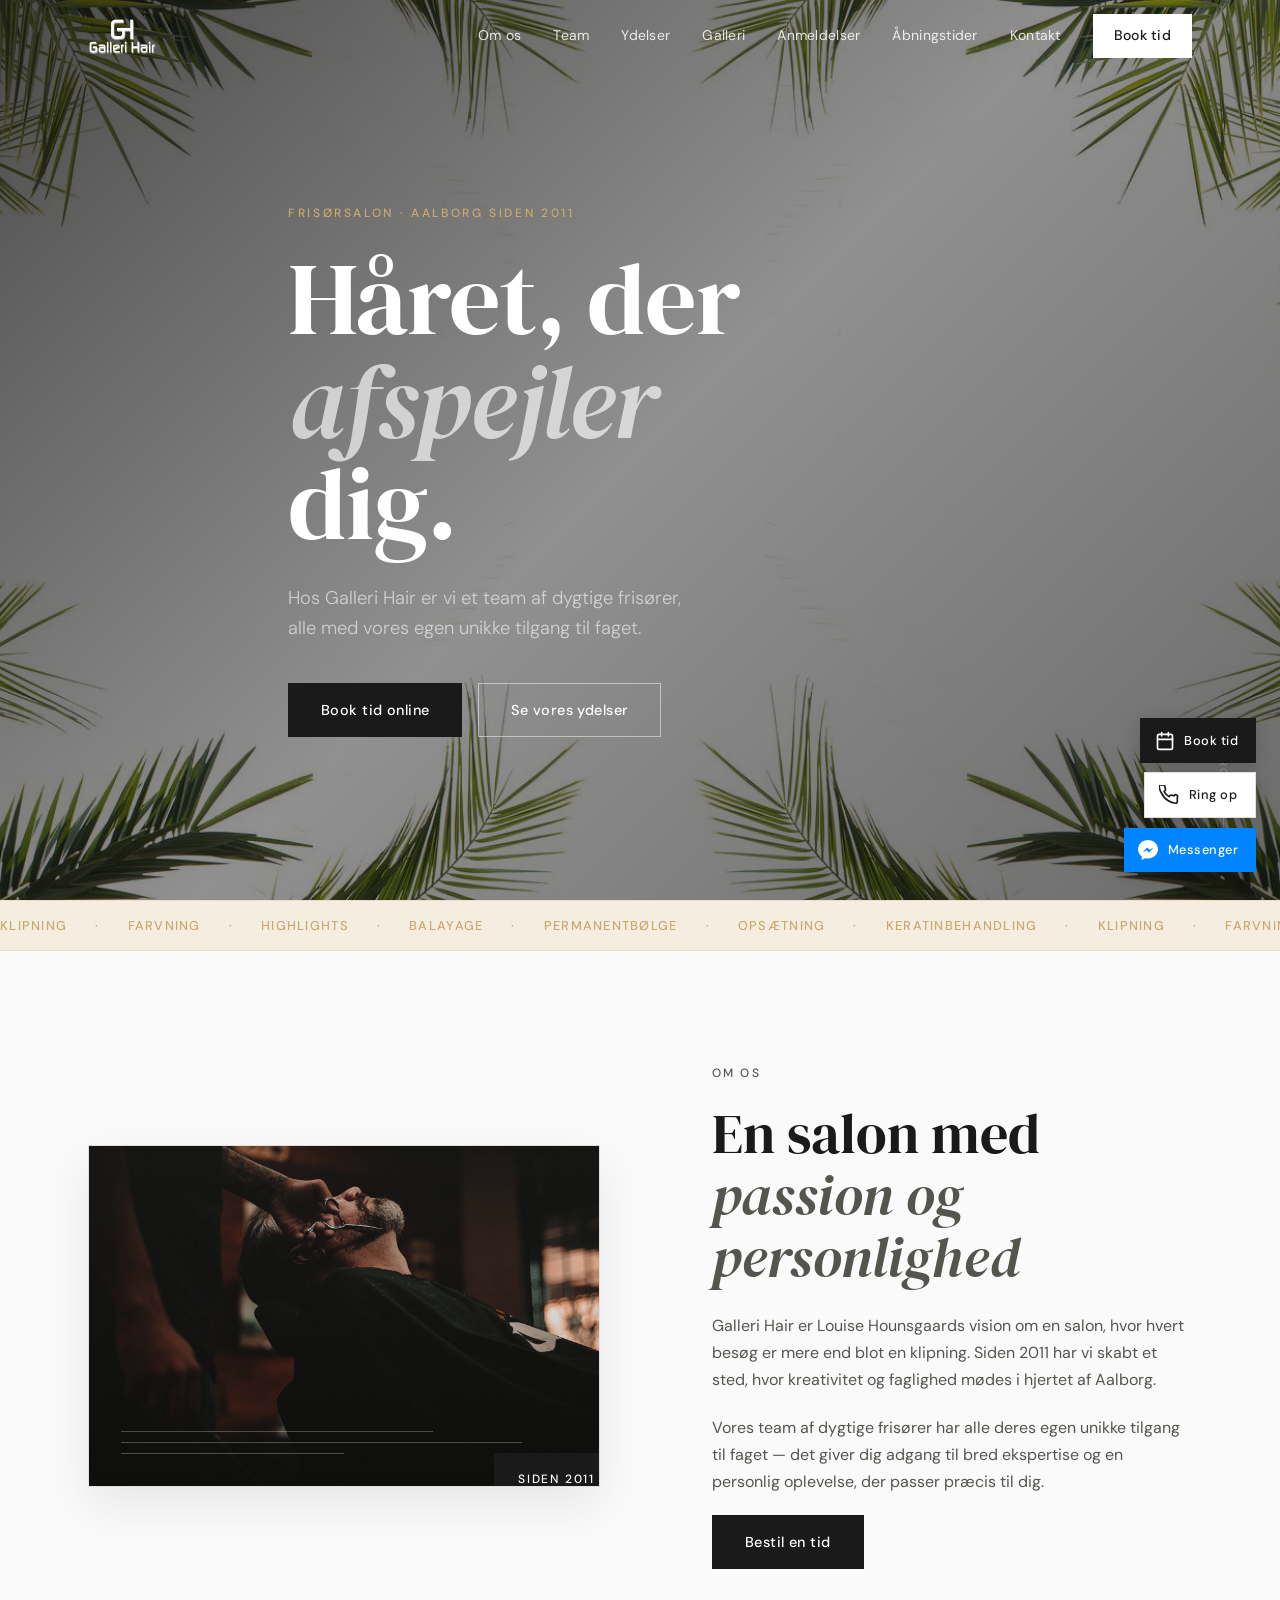
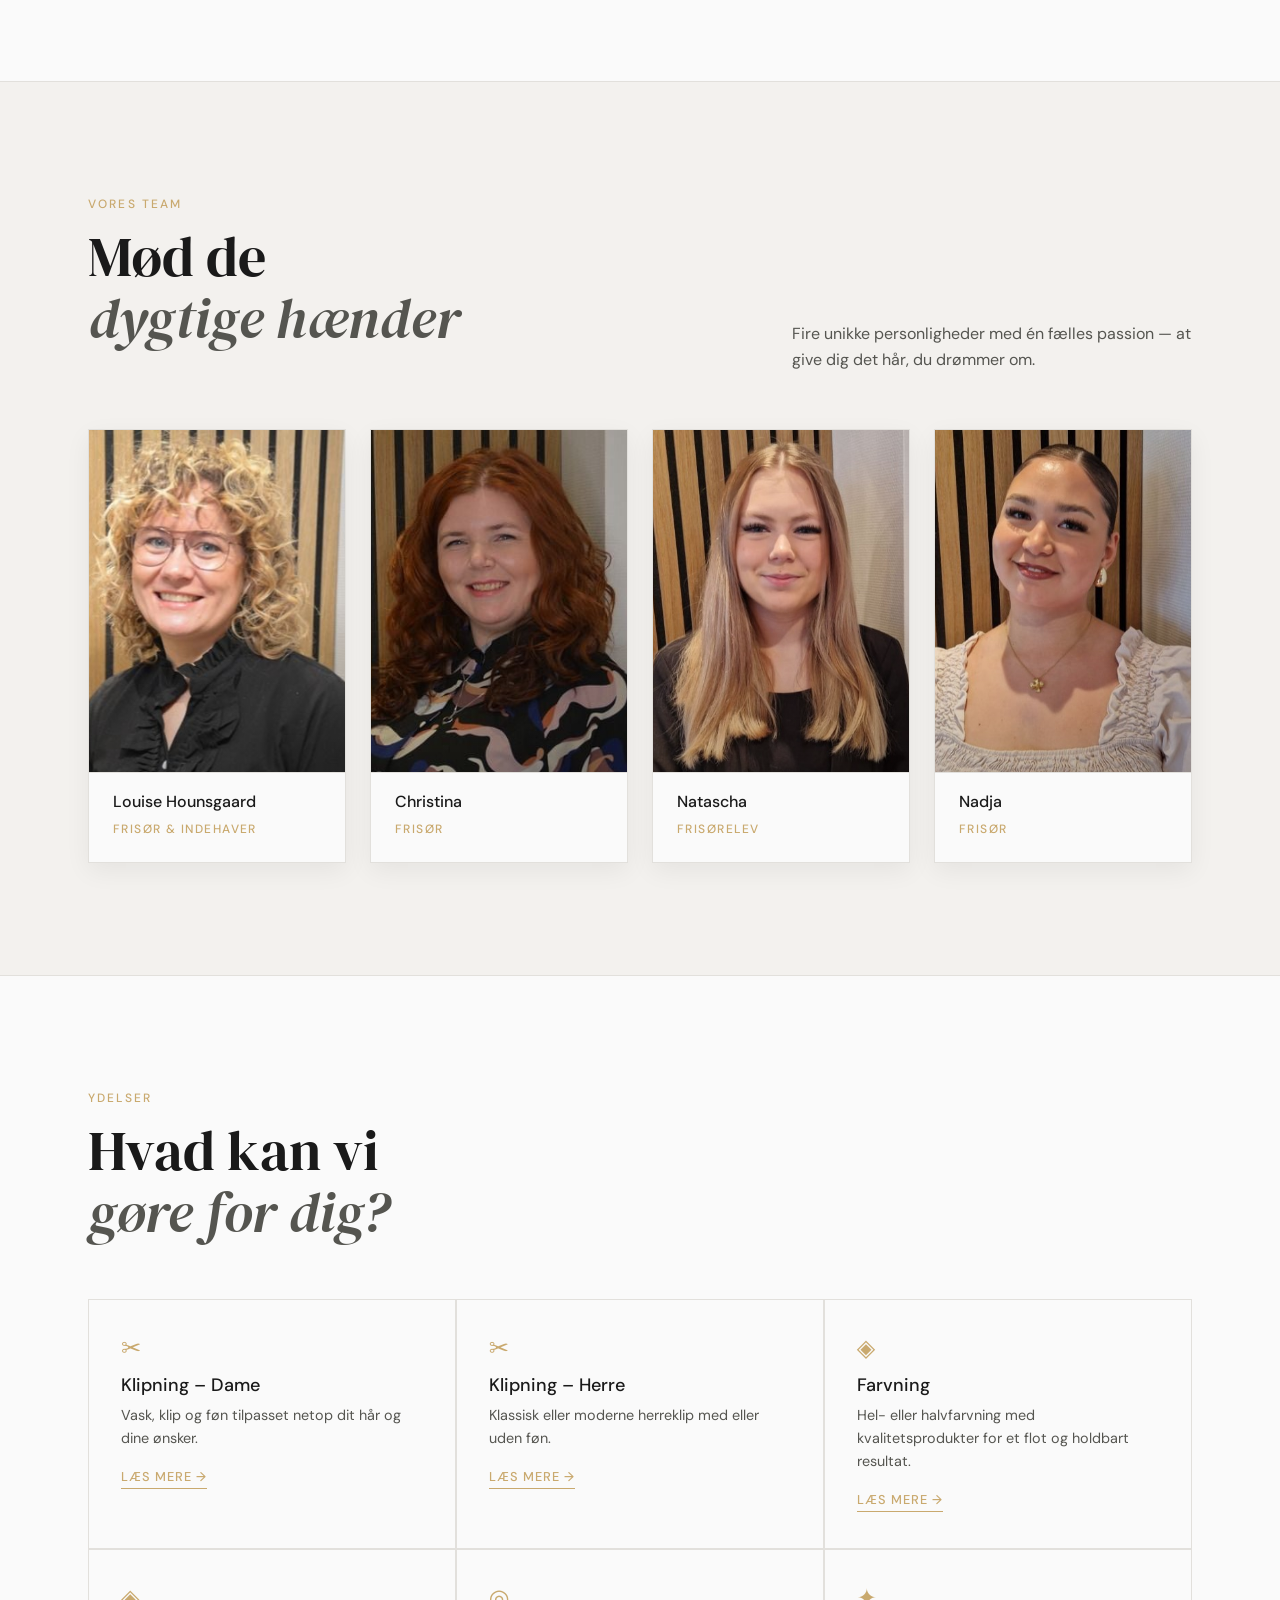
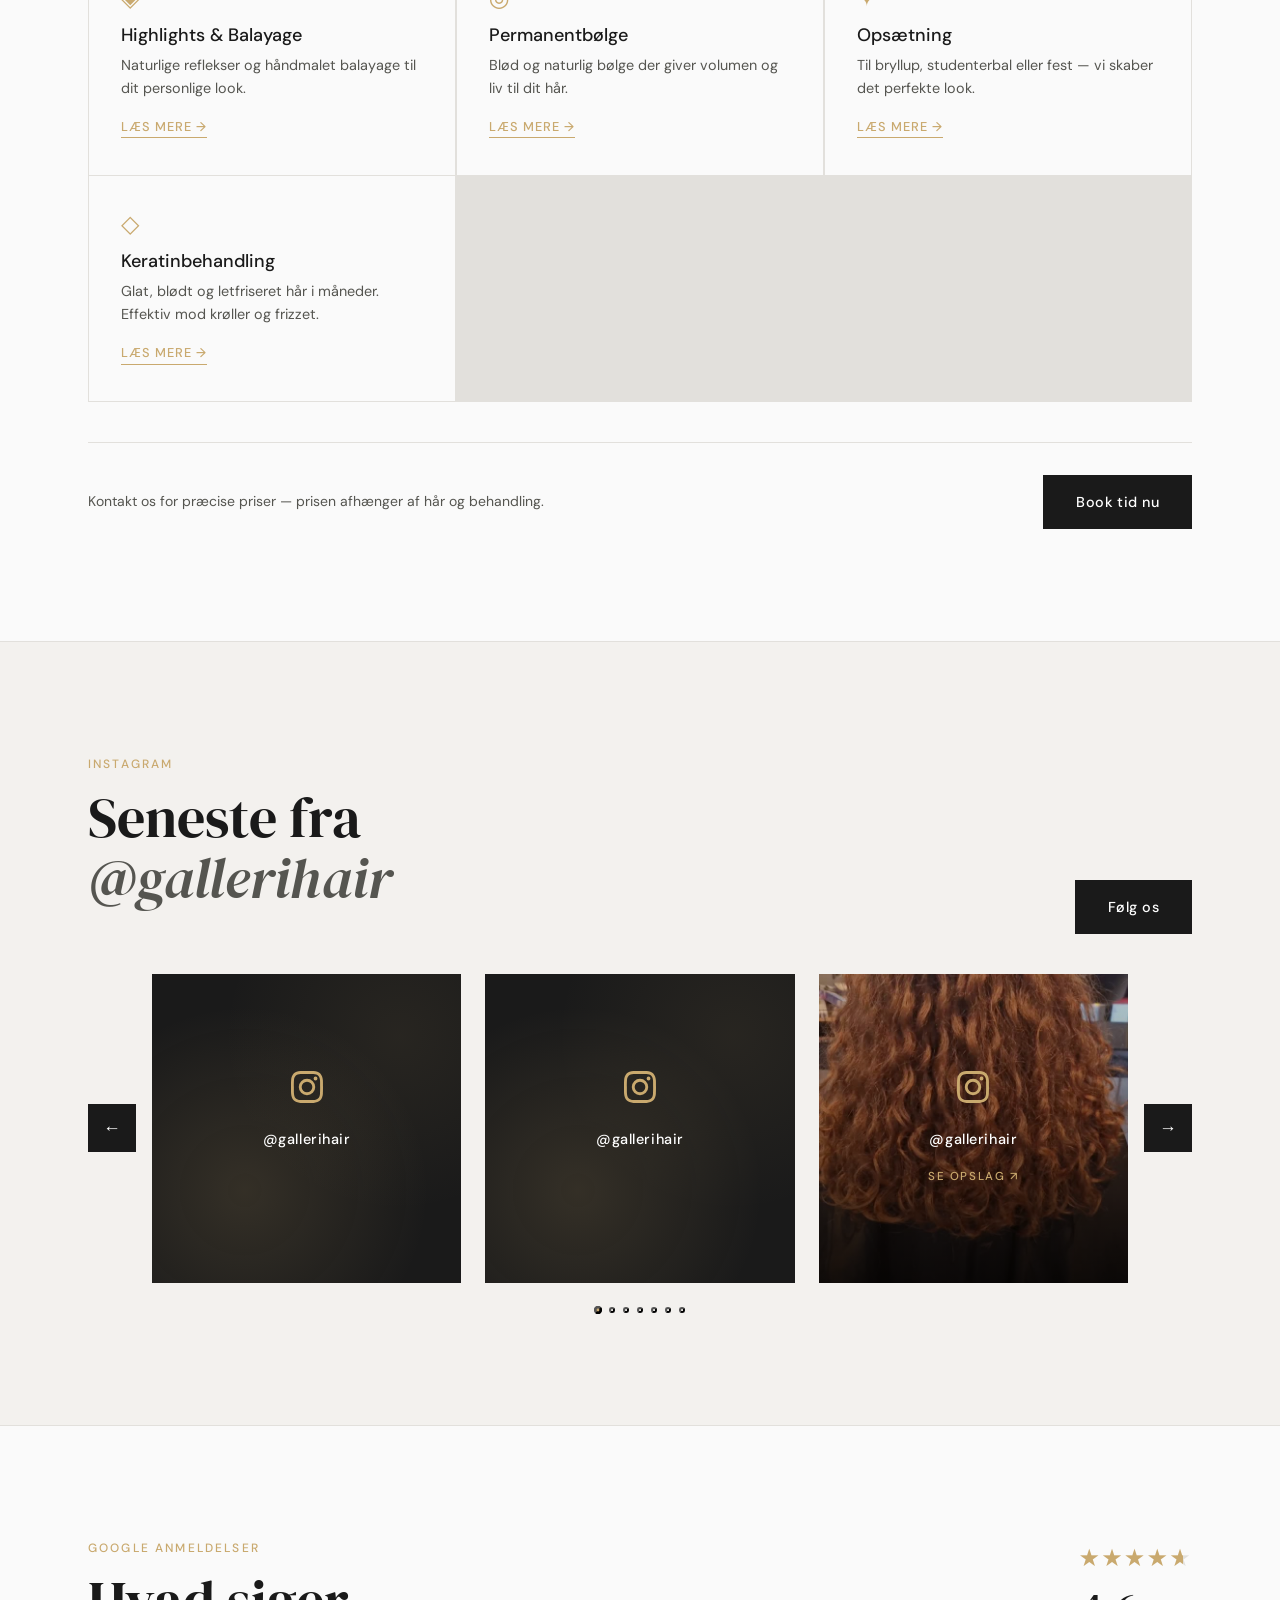
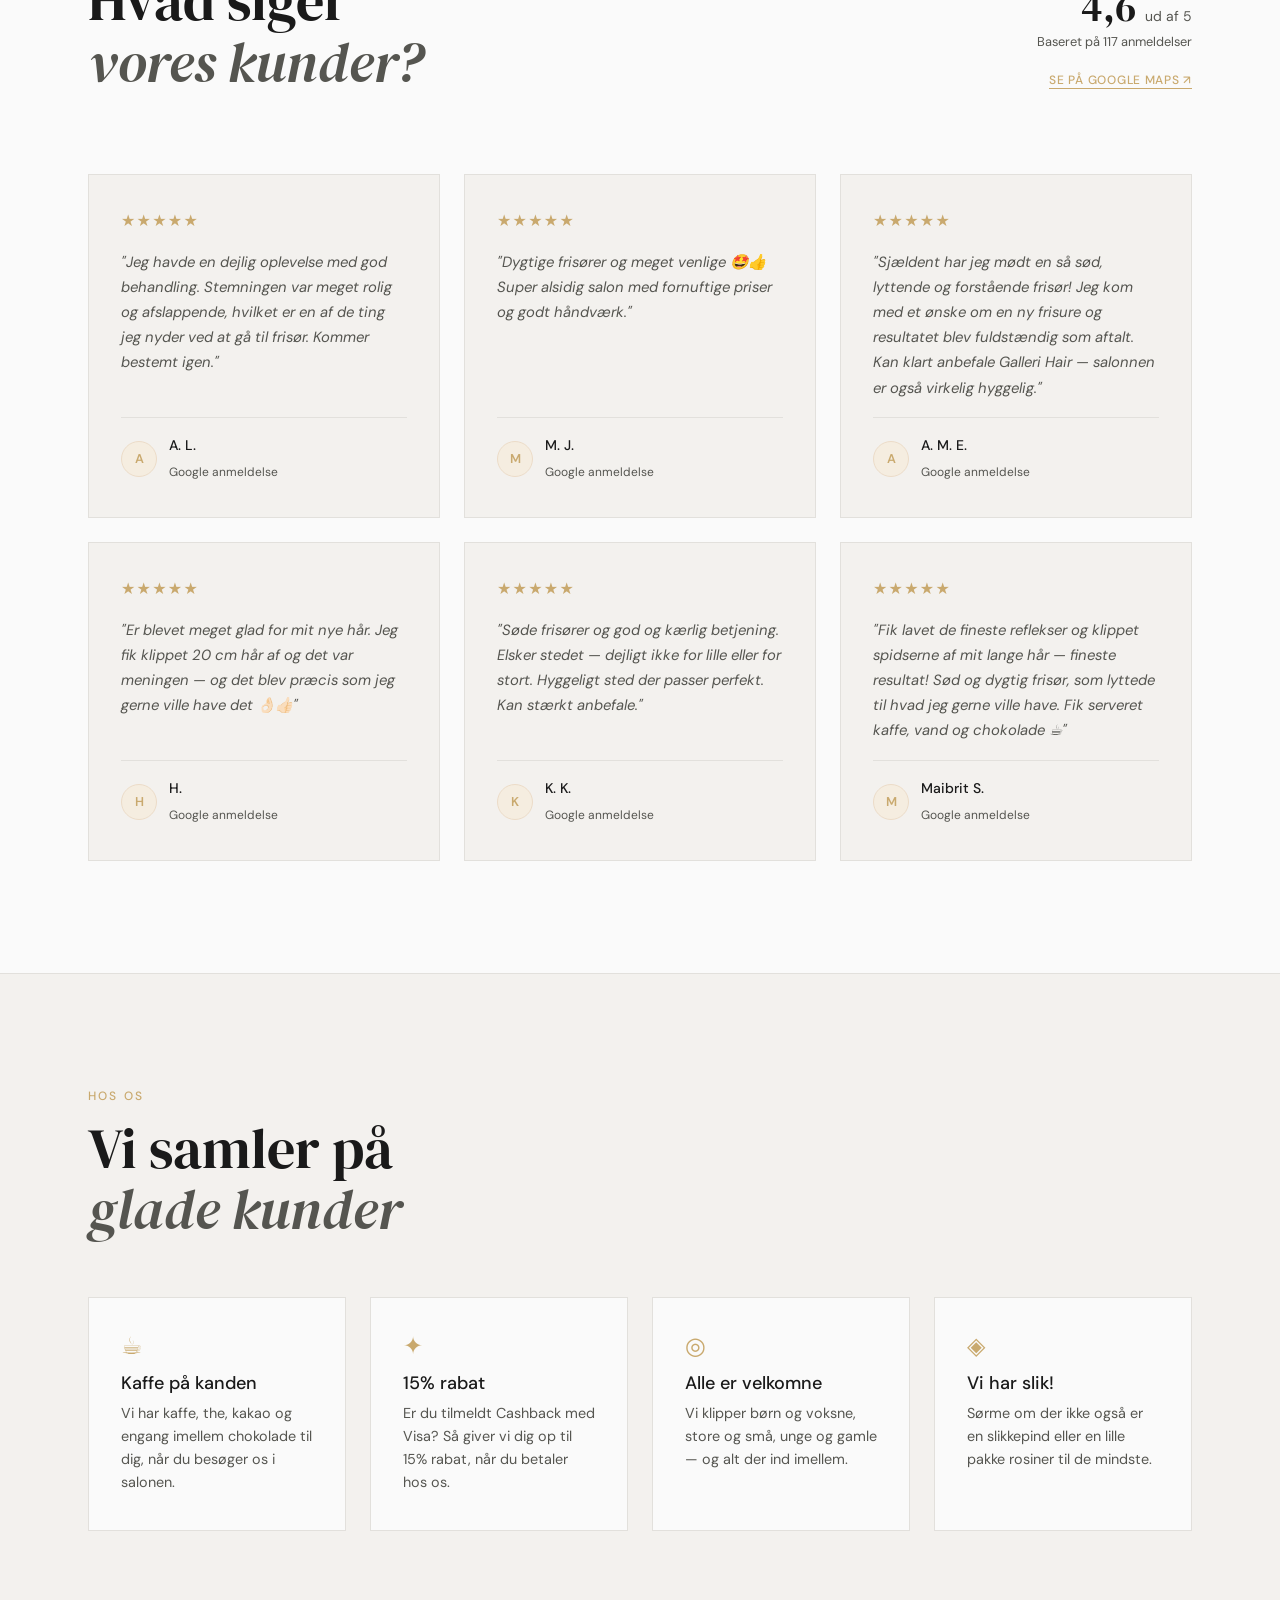
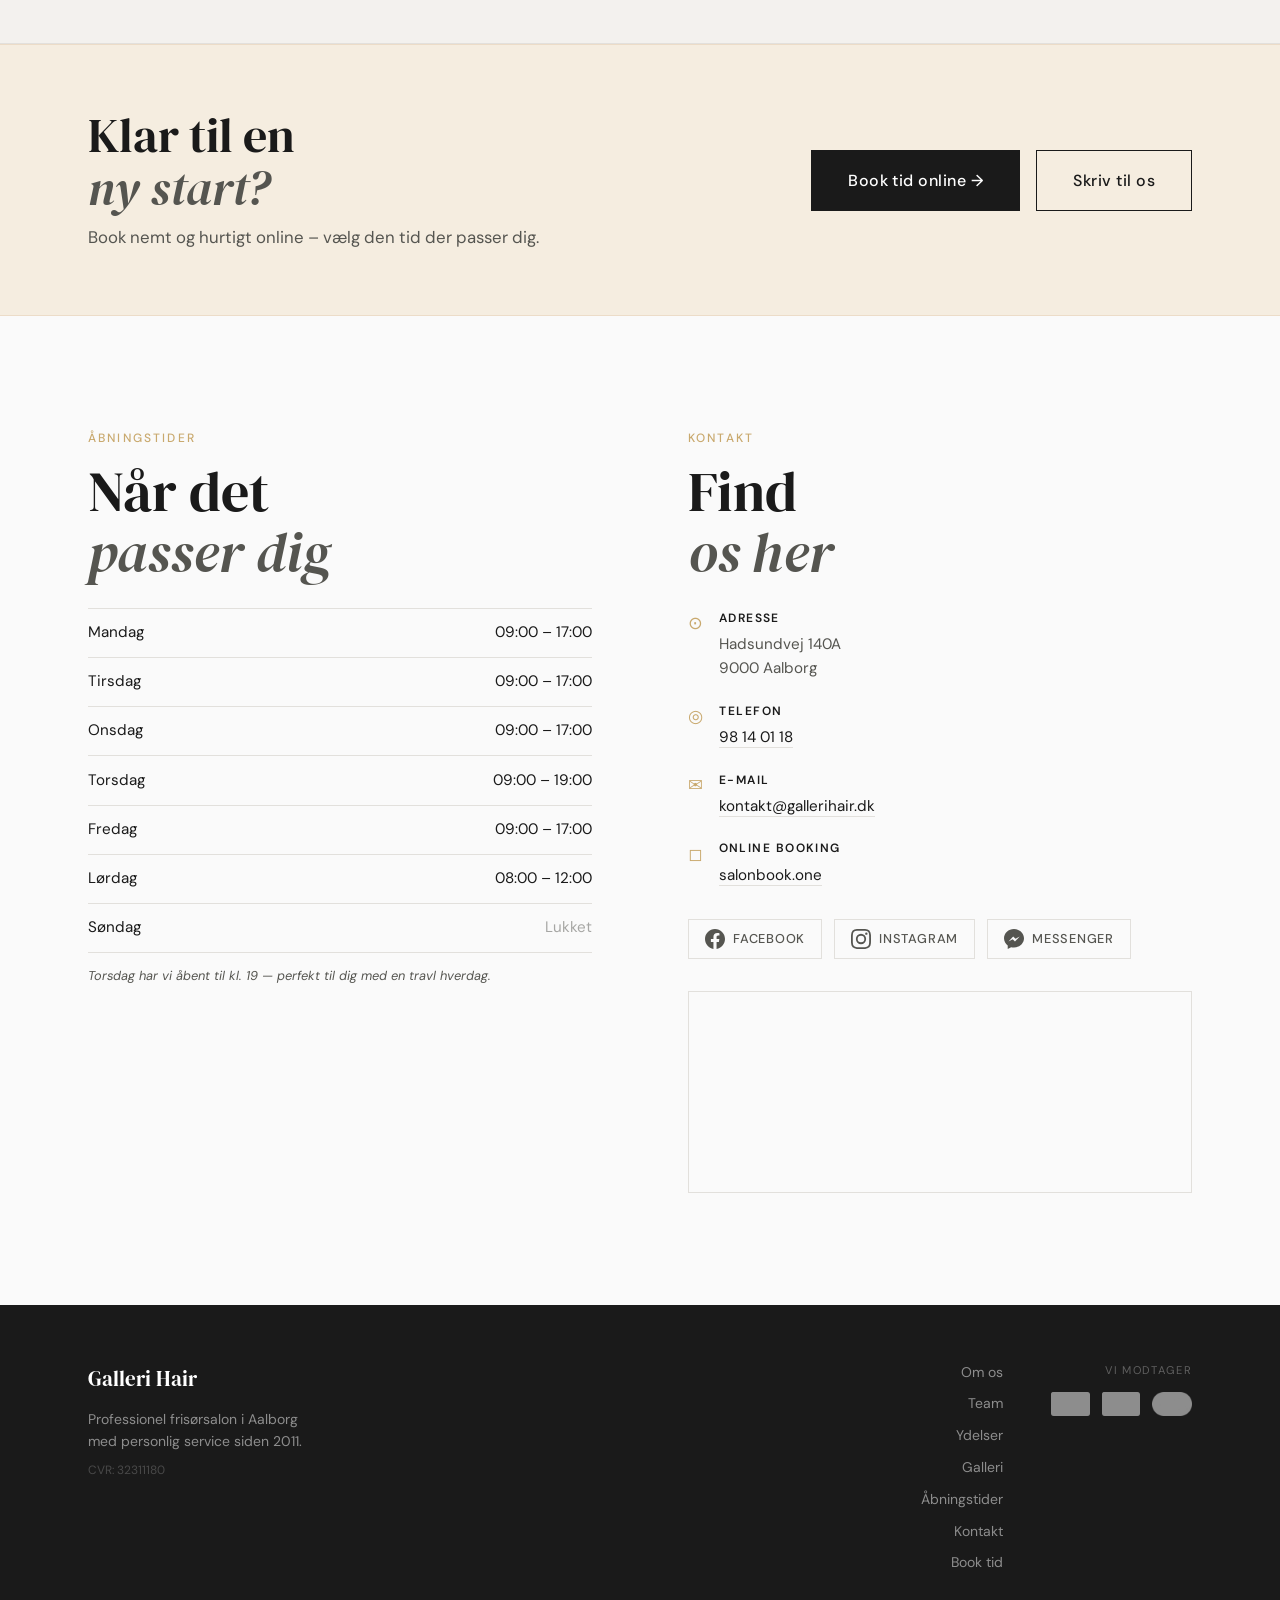
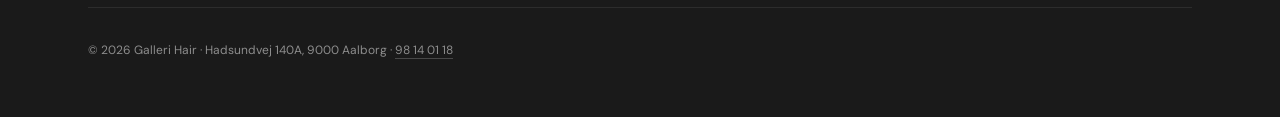
==== commit 8f11f3ec: "Tilføj Instagram thumbnails, opdater carousel og CSS - Viser rigtige billeder på 4 Instagram slides " ====
--- a/index.html
+++ b/index.html
@@ -345,13 +345,13 @@
           <div class="ig-carousel__track" id="igTrack">
             <div class="ig-carousel__slide"><div class="ig-frame-wrap"><a href="https://www.instagram.com/p/DVV6zywDGMA/" target="_blank" rel="noopener" class="ig-card" aria-label="Se opslag på Instagram"><div class="ig-card__icon"><svg width="32" height="32" viewBox="0 0 24 24" fill="currentColor" aria-hidden="true"><path d="M12 2.163c3.204 0 3.584.012 4.85.07 3.252.148 4.771 1.691 4.919 4.919.058 1.265.069 1.645.069 4.849 0 3.205-.012 3.584-.069 4.849-.149 3.225-1.664 4.771-4.919 4.919-1.266.058-1.644.07-4.85.07-3.204 0-3.584-.012-4.849-.07-3.26-.149-4.771-1.699-4.919-4.92-.058-1.265-.07-1.644-.07-4.849 0-3.204.013-3.583.07-4.849.149-3.227 1.664-4.771 4.919-4.919 1.266-.057 1.645-.069 4.849-.069zM12 0C8.741 0 8.333.014 7.053.072 2.695.272.273 2.69.073 7.052.014 8.333 0 8.741 0 12c0 3.259.014 3.668.072 4.948.2 4.358 2.618 6.78 6.98 6.98C8.333 23.986 8.741 24 12 24c3.259 0 3.668-.014 4.948-.072 4.354-.2 6.782-2.618 6.979-6.98.059-1.28.073-1.689.073-4.948 0-3.259-.014-3.667-.072-4.947-.196-4.354-2.617-6.78-6.979-6.98C15.668.014 15.259 0 12 0zm0 5.838a6.162 6.162 0 100 12.324 6.162 6.162 0 000-12.324zM12 16a4 4 0 110-8 4 4 0 010 8zm6.406-11.845a1.44 1.44 0 100 2.881 1.44 1.44 0 000-2.881z"/></svg></div><span class="ig-card__handle">@gallerihair</span><span class="ig-card__cta">Se opslag ↗</span></a></div></div>
             <div class="ig-carousel__slide"><div class="ig-frame-wrap"><a href="https://www.instagram.com/p/DVTf50aDFtm/" target="_blank" rel="noopener" class="ig-card" aria-label="Se opslag på Instagram"><div class="ig-card__icon"><svg width="32" height="32" viewBox="0 0 24 24" fill="currentColor" aria-hidden="true"><path d="M12 2.163c3.204 0 3.584.012 4.85.07 3.252.148 4.771 1.691 4.919 4.919.058 1.265.069 1.645.069 4.849 0 3.205-.012 3.584-.069 4.849-.149 3.225-1.664 4.771-4.919 4.919-1.266.058-1.644.07-4.85.07-3.204 0-3.584-.012-4.849-.07-3.26-.149-4.771-1.699-4.919-4.92-.058-1.265-.07-1.644-.07-4.849 0-3.204.013-3.583.07-4.849.149-3.227 1.664-4.771 4.919-4.919 1.266-.057 1.645-.069 4.849-.069zM12 0C8.741 0 8.333.014 7.053.072 2.695.272.273 2.69.073 7.052.014 8.333 0 8.741 0 12c0 3.259.014 3.668.072 4.948.2 4.358 2.618 6.78 6.98 6.98C8.333 23.986 8.741 24 12 24c3.259 0 3.668-.014 4.948-.072 4.354-.2 6.782-2.618 6.979-6.98.059-1.28.073-1.689.073-4.948 0-3.259-.014-3.667-.072-4.947-.196-4.354-2.617-6.78-6.979-6.98C15.668.014 15.259 0 12 0zm0 5.838a6.162 6.162 0 100 12.324 6.162 6.162 0 000-12.324zM12 16a4 4 0 110-8 4 4 0 010 8zm6.406-11.845a1.44 1.44 0 100 2.881 1.44 1.44 0 000-2.881z"/></svg></div><span class="ig-card__handle">@gallerihair</span><span class="ig-card__cta">Se opslag ↗</span></a></div></div>
-            <div class="ig-carousel__slide"><div class="ig-frame-wrap"><a href="https://www.instagram.com/p/DVHNRrnjAqX/" target="_blank" rel="noopener" class="ig-card" aria-label="Se opslag på Instagram"><div class="ig-card__icon"><svg width="32" height="32" viewBox="0 0 24 24" fill="currentColor" aria-hidden="true"><path d="M12 2.163c3.204 0 3.584.012 4.85.07 3.252.148 4.771 1.691 4.919 4.919.058 1.265.069 1.645.069 4.849 0 3.205-.012 3.584-.069 4.849-.149 3.225-1.664 4.771-4.919 4.919-1.266.058-1.644.07-4.85.07-3.204 0-3.584-.012-4.849-.07-3.26-.149-4.771-1.699-4.919-4.92-.058-1.265-.07-1.644-.07-4.849 0-3.204.013-3.583.07-4.849.149-3.227 1.664-4.771 4.919-4.919 1.266-.057 1.645-.069 4.849-.069zM12 0C8.741 0 8.333.014 7.053.072 2.695.272.273 2.69.073 7.052.014 8.333 0 8.741 0 12c0 3.259.014 3.668.072 4.948.2 4.358 2.618 6.78 6.98 6.98C8.333 23.986 8.741 24 12 24c3.259 0 3.668-.014 4.948-.072 4.354-.2 6.782-2.618 6.979-6.98.059-1.28.073-1.689.073-4.948 0-3.259-.014-3.667-.072-4.947-.196-4.354-2.617-6.78-6.979-6.98C15.668.014 15.259 0 12 0zm0 5.838a6.162 6.162 0 100 12.324 6.162 6.162 0 000-12.324zM12 16a4 4 0 110-8 4 4 0 010 8zm6.406-11.845a1.44 1.44 0 100 2.881 1.44 1.44 0 000-2.881z"/></svg></div><span class="ig-card__handle">@gallerihair</span><span class="ig-card__cta">Se opslag ↗</span></a></div></div>
+            <div class="ig-carousel__slide"><div class="ig-frame-wrap"><a href="https://www.instagram.com/p/DVHNRrnjAqX/" target="_blank" rel="noopener" class="ig-card ig-card--photo" aria-label="Se opslag på Instagram"><img src="assets/images/instagram/DVHNRrnjAqX.jpg" alt="Instagram opslag fra @gallerihair" class="ig-card__photo" loading="lazy" /><div class="ig-card__icon"><svg width="32" height="32" viewBox="0 0 24 24" fill="currentColor" aria-hidden="true"><path d="M12 2.163c3.204 0 3.584.012 4.85.07 3.252.148 4.771 1.691 4.919 4.919.058 1.265.069 1.645.069 4.849 0 3.205-.012 3.584-.069 4.849-.149 3.225-1.664 4.771-4.919 4.919-1.266.058-1.644.07-4.85.07-3.204 0-3.584-.012-4.849-.07-3.26-.149-4.771-1.699-4.919-4.92-.058-1.265-.07-1.644-.07-4.849 0-3.204.013-3.583.07-4.849.149-3.227 1.664-4.771 4.919-4.919 1.266-.057 1.645-.069 4.849-.069zM12 0C8.741 0 8.333.014 7.053.072 2.695.272.273 2.69.073 7.052.014 8.333 0 8.741 0 12c0 3.259.014 3.668.072 4.948.2 4.358 2.618 6.78 6.98 6.98C8.333 23.986 8.741 24 12 24c3.259 0 3.668-.014 4.948-.072 4.354-.2 6.782-2.618 6.979-6.98.059-1.28.073-1.689.073-4.948 0-3.259-.014-3.667-.072-4.947-.196-4.354-2.617-6.78-6.979-6.98C15.668.014 15.259 0 12 0zm0 5.838a6.162 6.162 0 100 12.324 6.162 6.162 0 000-12.324zM12 16a4 4 0 110-8 4 4 0 010 8zm6.406-11.845a1.44 1.44 0 100 2.881 1.44 1.44 0 000-2.881z"/></svg></div><span class="ig-card__handle">@gallerihair</span><span class="ig-card__cta">Se opslag ↗</span></a></div></div>
             <div class="ig-carousel__slide"><div class="ig-frame-wrap"><a href="https://www.instagram.com/p/DVBTibsDEX1/" target="_blank" rel="noopener" class="ig-card" aria-label="Se opslag på Instagram"><div class="ig-card__icon"><svg width="32" height="32" viewBox="0 0 24 24" fill="currentColor" aria-hidden="true"><path d="M12 2.163c3.204 0 3.584.012 4.85.07 3.252.148 4.771 1.691 4.919 4.919.058 1.265.069 1.645.069 4.849 0 3.205-.012 3.584-.069 4.849-.149 3.225-1.664 4.771-4.919 4.919-1.266.058-1.644.07-4.85.07-3.204 0-3.584-.012-4.849-.07-3.26-.149-4.771-1.699-4.919-4.92-.058-1.265-.07-1.644-.07-4.849 0-3.204.013-3.583.07-4.849.149-3.227 1.664-4.771 4.919-4.919 1.266-.057 1.645-.069 4.849-.069zM12 0C8.741 0 8.333.014 7.053.072 2.695.272.273 2.69.073 7.052.014 8.333 0 8.741 0 12c0 3.259.014 3.668.072 4.948.2 4.358 2.618 6.78 6.98 6.98C8.333 23.986 8.741 24 12 24c3.259 0 3.668-.014 4.948-.072 4.354-.2 6.782-2.618 6.979-6.98.059-1.28.073-1.689.073-4.948 0-3.259-.014-3.667-.072-4.947-.196-4.354-2.617-6.78-6.979-6.98C15.668.014 15.259 0 12 0zm0 5.838a6.162 6.162 0 100 12.324 6.162 6.162 0 000-12.324zM12 16a4 4 0 110-8 4 4 0 010 8zm6.406-11.845a1.44 1.44 0 100 2.881 1.44 1.44 0 000-2.881z"/></svg></div><span class="ig-card__handle">@gallerihair</span><span class="ig-card__cta">Se opslag ↗</span></a></div></div>
             <div class="ig-carousel__slide"><div class="ig-frame-wrap"><a href="https://www.instagram.com/p/DU6S6iUjFf0/" target="_blank" rel="noopener" class="ig-card" aria-label="Se opslag på Instagram"><div class="ig-card__icon"><svg width="32" height="32" viewBox="0 0 24 24" fill="currentColor" aria-hidden="true"><path d="M12 2.163c3.204 0 3.584.012 4.85.07 3.252.148 4.771 1.691 4.919 4.919.058 1.265.069 1.645.069 4.849 0 3.205-.012 3.584-.069 4.849-.149 3.225-1.664 4.771-4.919 4.919-1.266.058-1.644.07-4.85.07-3.204 0-3.584-.012-4.849-.07-3.26-.149-4.771-1.699-4.919-4.92-.058-1.265-.07-1.644-.07-4.849 0-3.204.013-3.583.07-4.849.149-3.227 1.664-4.771 4.919-4.919 1.266-.057 1.645-.069 4.849-.069zM12 0C8.741 0 8.333.014 7.053.072 2.695.272.273 2.69.073 7.052.014 8.333 0 8.741 0 12c0 3.259.014 3.668.072 4.948.2 4.358 2.618 6.78 6.98 6.98C8.333 23.986 8.741 24 12 24c3.259 0 3.668-.014 4.948-.072 4.354-.2 6.782-2.618 6.979-6.98.059-1.28.073-1.689.073-4.948 0-3.259-.014-3.667-.072-4.947-.196-4.354-2.617-6.78-6.979-6.98C15.668.014 15.259 0 12 0zm0 5.838a6.162 6.162 0 100 12.324 6.162 6.162 0 000-12.324zM12 16a4 4 0 110-8 4 4 0 010 8zm6.406-11.845a1.44 1.44 0 100 2.881 1.44 1.44 0 000-2.881z"/></svg></div><span class="ig-card__handle">@gallerihair</span><span class="ig-card__cta">Se opslag ↗</span></a></div></div>
             <div class="ig-carousel__slide"><div class="ig-frame-wrap"><a href="https://www.instagram.com/p/DUnN76AjLzS/" target="_blank" rel="noopener" class="ig-card" aria-label="Se opslag på Instagram"><div class="ig-card__icon"><svg width="32" height="32" viewBox="0 0 24 24" fill="currentColor" aria-hidden="true"><path d="M12 2.163c3.204 0 3.584.012 4.85.07 3.252.148 4.771 1.691 4.919 4.919.058 1.265.069 1.645.069 4.849 0 3.205-.012 3.584-.069 4.849-.149 3.225-1.664 4.771-4.919 4.919-1.266.058-1.644.07-4.85.07-3.204 0-3.584-.012-4.849-.07-3.26-.149-4.771-1.699-4.919-4.92-.058-1.265-.07-1.644-.07-4.849 0-3.204.013-3.583.07-4.849.149-3.227 1.664-4.771 4.919-4.919 1.266-.057 1.645-.069 4.849-.069zM12 0C8.741 0 8.333.014 7.053.072 2.695.272.273 2.69.073 7.052.014 8.333 0 8.741 0 12c0 3.259.014 3.668.072 4.948.2 4.358 2.618 6.78 6.98 6.98C8.333 23.986 8.741 24 12 24c3.259 0 3.668-.014 4.948-.072 4.354-.2 6.782-2.618 6.979-6.98.059-1.28.073-1.689.073-4.948 0-3.259-.014-3.667-.072-4.947-.196-4.354-2.617-6.78-6.979-6.98C15.668.014 15.259 0 12 0zm0 5.838a6.162 6.162 0 100 12.324 6.162 6.162 0 000-12.324zM12 16a4 4 0 110-8 4 4 0 010 8zm6.406-11.845a1.44 1.44 0 100 2.881 1.44 1.44 0 000-2.881z"/></svg></div><span class="ig-card__handle">@gallerihair</span><span class="ig-card__cta">Se opslag ↗</span></a></div></div>
-            <div class="ig-carousel__slide"><div class="ig-frame-wrap"><a href="https://www.instagram.com/p/DUi7zh5jG8T/" target="_blank" rel="noopener" class="ig-card" aria-label="Se opslag på Instagram"><div class="ig-card__icon"><svg width="32" height="32" viewBox="0 0 24 24" fill="currentColor" aria-hidden="true"><path d="M12 2.163c3.204 0 3.584.012 4.85.07 3.252.148 4.771 1.691 4.919 4.919.058 1.265.069 1.645.069 4.849 0 3.205-.012 3.584-.069 4.849-.149 3.225-1.664 4.771-4.919 4.919-1.266.058-1.644.07-4.85.07-3.204 0-3.584-.012-4.849-.07-3.26-.149-4.771-1.699-4.919-4.92-.058-1.265-.07-1.644-.07-4.849 0-3.204.013-3.583.07-4.849.149-3.227 1.664-4.771 4.919-4.919 1.266-.057 1.645-.069 4.849-.069zM12 0C8.741 0 8.333.014 7.053.072 2.695.272.273 2.69.073 7.052.014 8.333 0 8.741 0 12c0 3.259.014 3.668.072 4.948.2 4.358 2.618 6.78 6.98 6.98C8.333 23.986 8.741 24 12 24c3.259 0 3.668-.014 4.948-.072 4.354-.2 6.782-2.618 6.979-6.98.059-1.28.073-1.689.073-4.948 0-3.259-.014-3.667-.072-4.947-.196-4.354-2.617-6.78-6.979-6.98C15.668.014 15.259 0 12 0zm0 5.838a6.162 6.162 0 100 12.324 6.162 6.162 0 000-12.324zM12 16a4 4 0 110-8 4 4 0 010 8zm6.406-11.845a1.44 1.44 0 100 2.881 1.44 1.44 0 000-2.881z"/></svg></div><span class="ig-card__handle">@gallerihair</span><span class="ig-card__cta">Se opslag ↗</span></a></div></div>
-            <div class="ig-carousel__slide"><div class="ig-frame-wrap"><a href="https://www.instagram.com/p/DUgE1MjDNY1/" target="_blank" rel="noopener" class="ig-card" aria-label="Se opslag på Instagram"><div class="ig-card__icon"><svg width="32" height="32" viewBox="0 0 24 24" fill="currentColor" aria-hidden="true"><path d="M12 2.163c3.204 0 3.584.012 4.85.07 3.252.148 4.771 1.691 4.919 4.919.058 1.265.069 1.645.069 4.849 0 3.205-.012 3.584-.069 4.849-.149 3.225-1.664 4.771-4.919 4.919-1.266.058-1.644.07-4.85.07-3.204 0-3.584-.012-4.849-.07-3.26-.149-4.771-1.699-4.919-4.92-.058-1.265-.07-1.644-.07-4.849 0-3.204.013-3.583.07-4.849.149-3.227 1.664-4.771 4.919-4.919 1.266-.057 1.645-.069 4.849-.069zM12 0C8.741 0 8.333.014 7.053.072 2.695.272.273 2.69.073 7.052.014 8.333 0 8.741 0 12c0 3.259.014 3.668.072 4.948.2 4.358 2.618 6.78 6.98 6.98C8.333 23.986 8.741 24 12 24c3.259 0 3.668-.014 4.948-.072 4.354-.2 6.782-2.618 6.979-6.98.059-1.28.073-1.689.073-4.948 0-3.259-.014-3.667-.072-4.947-.196-4.354-2.617-6.78-6.979-6.98C15.668.014 15.259 0 12 0zm0 5.838a6.162 6.162 0 100 12.324 6.162 6.162 0 000-12.324zM12 16a4 4 0 110-8 4 4 0 010 8zm6.406-11.845a1.44 1.44 0 100 2.881 1.44 1.44 0 000-2.881z"/></svg></div><span class="ig-card__handle">@gallerihair</span><span class="ig-card__cta">Se opslag ↗</span></a></div></div>
-            <div class="ig-carousel__slide"><div class="ig-frame-wrap"><a href="https://www.instagram.com/p/DUa5jtnjL5E/" target="_blank" rel="noopener" class="ig-card" aria-label="Se opslag på Instagram"><div class="ig-card__icon"><svg width="32" height="32" viewBox="0 0 24 24" fill="currentColor" aria-hidden="true"><path d="M12 2.163c3.204 0 3.584.012 4.85.07 3.252.148 4.771 1.691 4.919 4.919.058 1.265.069 1.645.069 4.849 0 3.205-.012 3.584-.069 4.849-.149 3.225-1.664 4.771-4.919 4.919-1.266.058-1.644.07-4.85.07-3.204 0-3.584-.012-4.849-.07-3.26-.149-4.771-1.699-4.919-4.92-.058-1.265-.07-1.644-.07-4.849 0-3.204.013-3.583.07-4.849.149-3.227 1.664-4.771 4.919-4.919 1.266-.057 1.645-.069 4.849-.069zM12 0C8.741 0 8.333.014 7.053.072 2.695.272.273 2.69.073 7.052.014 8.333 0 8.741 0 12c0 3.259.014 3.668.072 4.948.2 4.358 2.618 6.78 6.98 6.98C8.333 23.986 8.741 24 12 24c3.259 0 3.668-.014 4.948-.072 4.354-.2 6.782-2.618 6.979-6.98.059-1.28.073-1.689.073-4.948 0-3.259-.014-3.667-.072-4.947-.196-4.354-2.617-6.78-6.979-6.98C15.668.014 15.259 0 12 0zm0 5.838a6.162 6.162 0 100 12.324 6.162 6.162 0 000-12.324zM12 16a4 4 0 110-8 4 4 0 010 8zm6.406-11.845a1.44 1.44 0 100 2.881 1.44 1.44 0 000-2.881z"/></svg></div><span class="ig-card__handle">@gallerihair</span><span class="ig-card__cta">Se opslag ↗</span></a></div></div>
+            <div class="ig-carousel__slide"><div class="ig-frame-wrap"><a href="https://www.instagram.com/p/DUi7zh5jG8T/" target="_blank" rel="noopener" class="ig-card ig-card--photo" aria-label="Se opslag på Instagram"><img src="assets/images/instagram/DUi7zh5jG8T.jpg" alt="Instagram opslag fra @gallerihair" class="ig-card__photo" loading="lazy" /><div class="ig-card__icon"><svg width="32" height="32" viewBox="0 0 24 24" fill="currentColor" aria-hidden="true"><path d="M12 2.163c3.204 0 3.584.012 4.85.07 3.252.148 4.771 1.691 4.919 4.919.058 1.265.069 1.645.069 4.849 0 3.205-.012 3.584-.069 4.849-.149 3.225-1.664 4.771-4.919 4.919-1.266.058-1.644.07-4.85.07-3.204 0-3.584-.012-4.849-.07-3.26-.149-4.771-1.699-4.919-4.92-.058-1.265-.07-1.644-.07-4.849 0-3.204.013-3.583.07-4.849.149-3.227 1.664-4.771 4.919-4.919 1.266-.057 1.645-.069 4.849-.069zM12 0C8.741 0 8.333.014 7.053.072 2.695.272.273 2.69.073 7.052.014 8.333 0 8.741 0 12c0 3.259.014 3.668.072 4.948.2 4.358 2.618 6.78 6.98 6.98C8.333 23.986 8.741 24 12 24c3.259 0 3.668-.014 4.948-.072 4.354-.2 6.782-2.618 6.979-6.98.059-1.28.073-1.689.073-4.948 0-3.259-.014-3.667-.072-4.947-.196-4.354-2.617-6.78-6.979-6.98C15.668.014 15.259 0 12 0zm0 5.838a6.162 6.162 0 100 12.324 6.162 6.162 0 000-12.324zM12 16a4 4 0 110-8 4 4 0 010 8zm6.406-11.845a1.44 1.44 0 100 2.881 1.44 1.44 0 000-2.881z"/></svg></div><span class="ig-card__handle">@gallerihair</span><span class="ig-card__cta">Se opslag ↗</span></a></div></div>
+            <div class="ig-carousel__slide"><div class="ig-frame-wrap"><a href="https://www.instagram.com/p/DUgE1MjDNY1/" target="_blank" rel="noopener" class="ig-card ig-card--photo" aria-label="Se opslag på Instagram"><img src="assets/images/instagram/DUgE1MjDNY1.jpg" alt="Instagram opslag fra @gallerihair" class="ig-card__photo" loading="lazy" /><div class="ig-card__icon"><svg width="32" height="32" viewBox="0 0 24 24" fill="currentColor" aria-hidden="true"><path d="M12 2.163c3.204 0 3.584.012 4.85.07 3.252.148 4.771 1.691 4.919 4.919.058 1.265.069 1.645.069 4.849 0 3.205-.012 3.584-.069 4.849-.149 3.225-1.664 4.771-4.919 4.919-1.266.058-1.644.07-4.85.07-3.204 0-3.584-.012-4.849-.07-3.26-.149-4.771-1.699-4.919-4.92-.058-1.265-.07-1.644-.07-4.849 0-3.204.013-3.583.07-4.849.149-3.227 1.664-4.771 4.919-4.919 1.266-.057 1.645-.069 4.849-.069zM12 0C8.741 0 8.333.014 7.053.072 2.695.272.273 2.69.073 7.052.014 8.333 0 8.741 0 12c0 3.259.014 3.668.072 4.948.2 4.358 2.618 6.78 6.98 6.98C8.333 23.986 8.741 24 12 24c3.259 0 3.668-.014 4.948-.072 4.354-.2 6.782-2.618 6.979-6.98.059-1.28.073-1.689.073-4.948 0-3.259-.014-3.667-.072-4.947-.196-4.354-2.617-6.78-6.979-6.98C15.668.014 15.259 0 12 0zm0 5.838a6.162 6.162 0 100 12.324 6.162 6.162 0 000-12.324zM12 16a4 4 0 110-8 4 4 0 010 8zm6.406-11.845a1.44 1.44 0 100 2.881 1.44 1.44 0 000-2.881z"/></svg></div><span class="ig-card__handle">@gallerihair</span><span class="ig-card__cta">Se opslag ↗</span></a></div></div>
+            <div class="ig-carousel__slide"><div class="ig-frame-wrap"><a href="https://www.instagram.com/p/DUa5jtnjL5E/" target="_blank" rel="noopener" class="ig-card ig-card--photo" aria-label="Se opslag på Instagram"><img src="assets/images/instagram/DUa5jtnjL5E.jpg" alt="Instagram opslag fra @gallerihair" class="ig-card__photo" loading="lazy" /><div class="ig-card__icon"><svg width="32" height="32" viewBox="0 0 24 24" fill="currentColor" aria-hidden="true"><path d="M12 2.163c3.204 0 3.584.012 4.85.07 3.252.148 4.771 1.691 4.919 4.919.058 1.265.069 1.645.069 4.849 0 3.205-.012 3.584-.069 4.849-.149 3.225-1.664 4.771-4.919 4.919-1.266.058-1.644.07-4.85.07-3.204 0-3.584-.012-4.849-.07-3.26-.149-4.771-1.699-4.919-4.92-.058-1.265-.07-1.644-.07-4.849 0-3.204.013-3.583.07-4.849.149-3.227 1.664-4.771 4.919-4.919 1.266-.057 1.645-.069 4.849-.069zM12 0C8.741 0 8.333.014 7.053.072 2.695.272.273 2.69.073 7.052.014 8.333 0 8.741 0 12c0 3.259.014 3.668.072 4.948.2 4.358 2.618 6.78 6.98 6.98C8.333 23.986 8.741 24 12 24c3.259 0 3.668-.014 4.948-.072 4.354-.2 6.782-2.618 6.979-6.98.059-1.28.073-1.689.073-4.948 0-3.259-.014-3.667-.072-4.947-.196-4.354-2.617-6.78-6.979-6.98C15.668.014 15.259 0 12 0zm0 5.838a6.162 6.162 0 100 12.324 6.162 6.162 0 000-12.324zM12 16a4 4 0 110-8 4 4 0 010 8zm6.406-11.845a1.44 1.44 0 100 2.881 1.44 1.44 0 000-2.881z"/></svg></div><span class="ig-card__handle">@gallerihair</span><span class="ig-card__cta">Se opslag ↗</span></a></div></div>
           </div>
         </div>
         <button class="ig-carousel__btn ig-carousel__btn--next" aria-label="Næste">&#8594;</button>
--- a/css/style.css
+++ b/css/style.css
@@ -795,6 +795,31 @@
   transform: translateY(0);
 }
 
+/* Photo variant – shows actual thumbnail */
+.ig-card--photo .ig-card__photo {
+  position: absolute;
+  inset: 0;
+  width: 100%;
+  height: 100%;
+  object-fit: cover;
+  transition: transform 0.45s var(--ease-out), filter 0.45s;
+  filter: brightness(0.8);
+}
+.ig-card--photo::before {
+  background: linear-gradient(to top, rgba(0,0,0,0.75) 0%, rgba(0,0,0,0.15) 55%, transparent 100%);
+  z-index: 1;
+}
+.ig-card--photo .ig-card__icon,
+.ig-card--photo .ig-card__handle,
+.ig-card--photo .ig-card__cta {
+  z-index: 2;
+}
+.ig-card--photo .ig-card__cta { opacity: 1; transform: translateY(0); }
+.ig-card--photo:hover .ig-card__photo {
+  transform: scale(1.06);
+  filter: brightness(0.5);
+}
+
 .ig-carousel__dots {
   display: flex;
   justify-content: center;
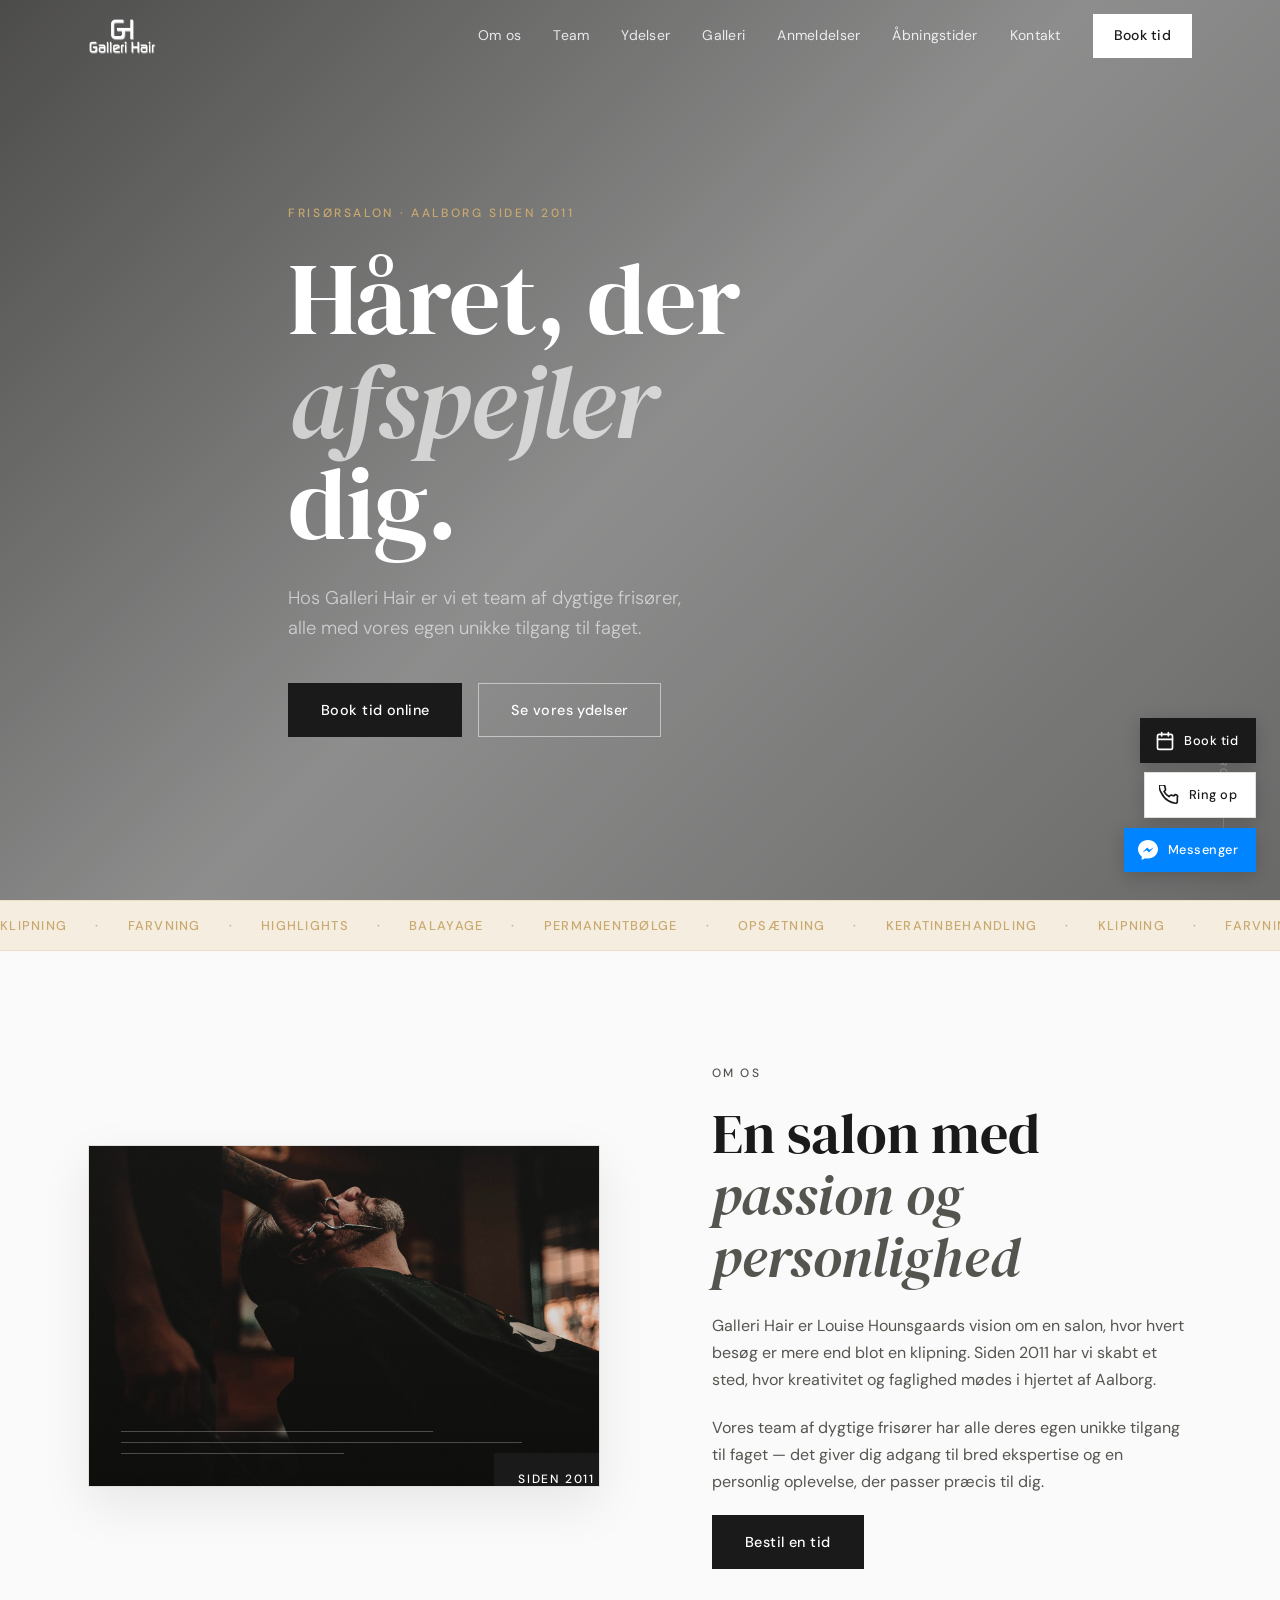
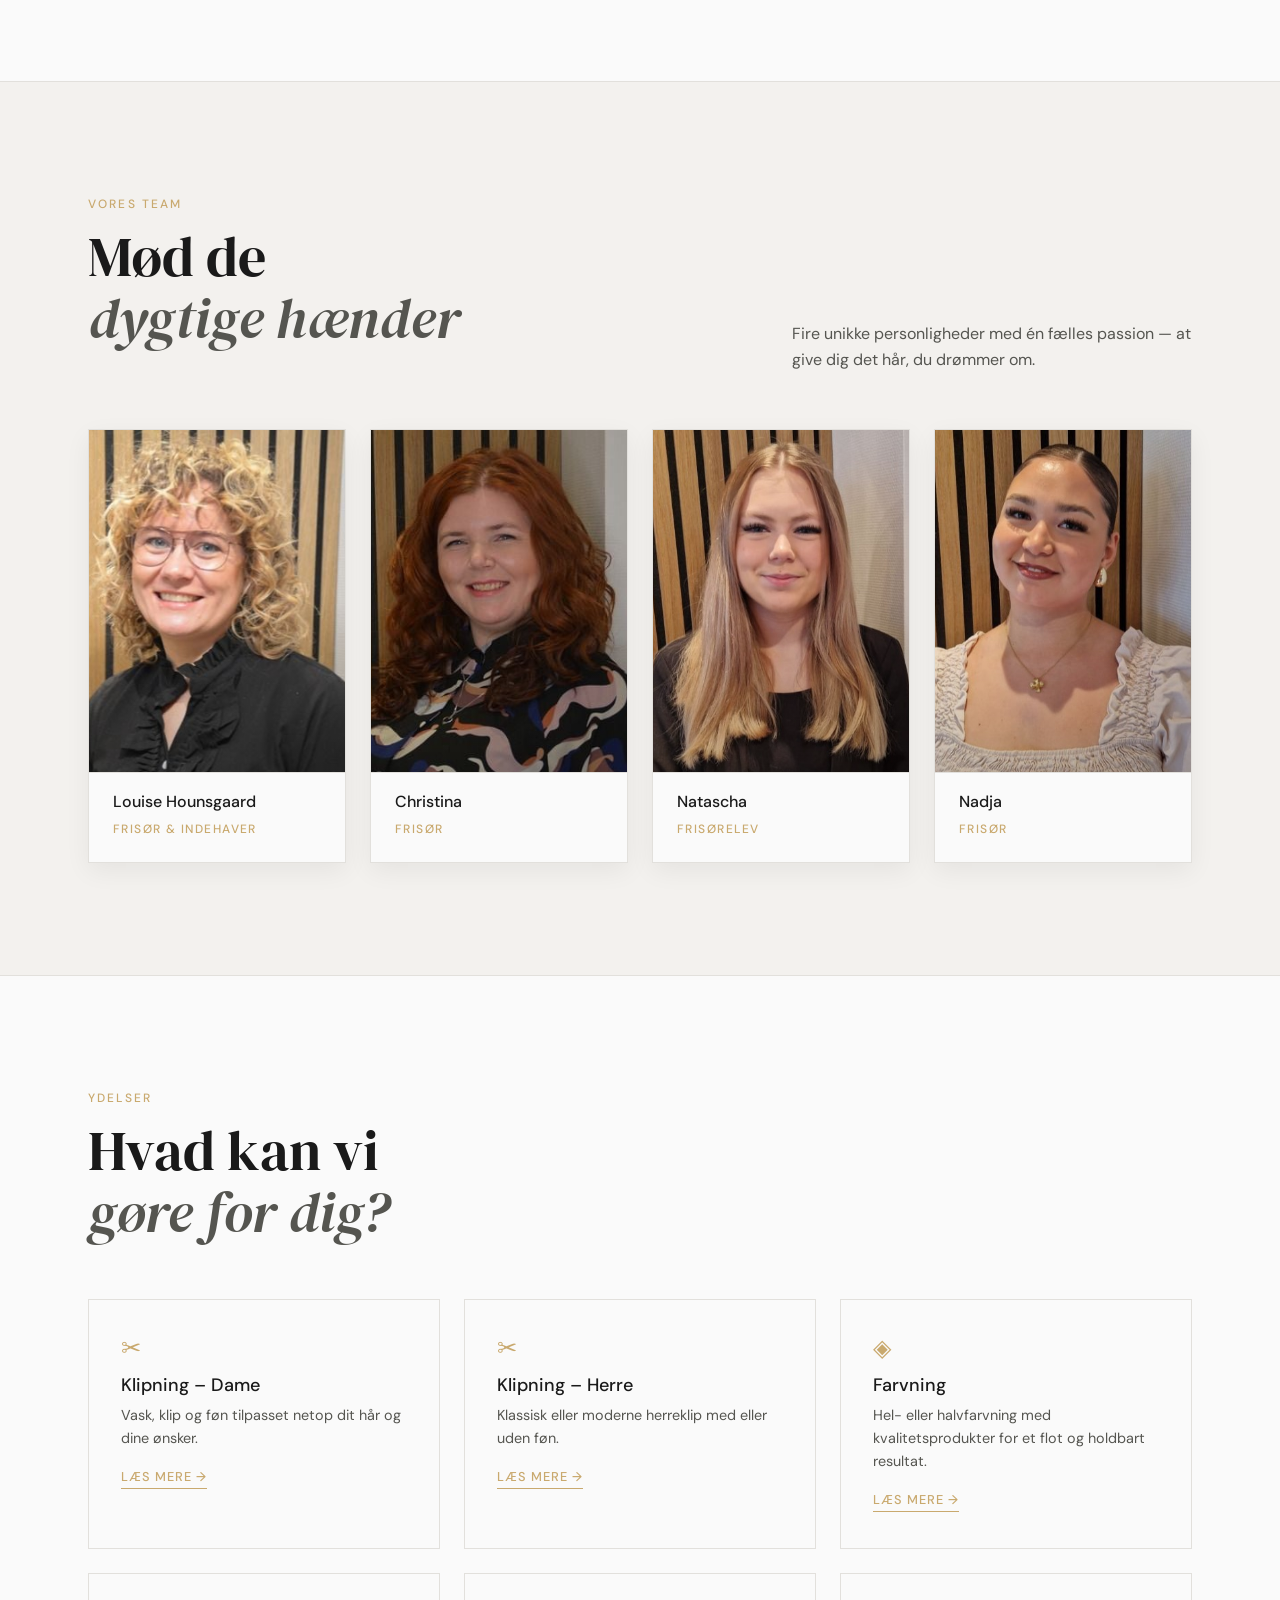
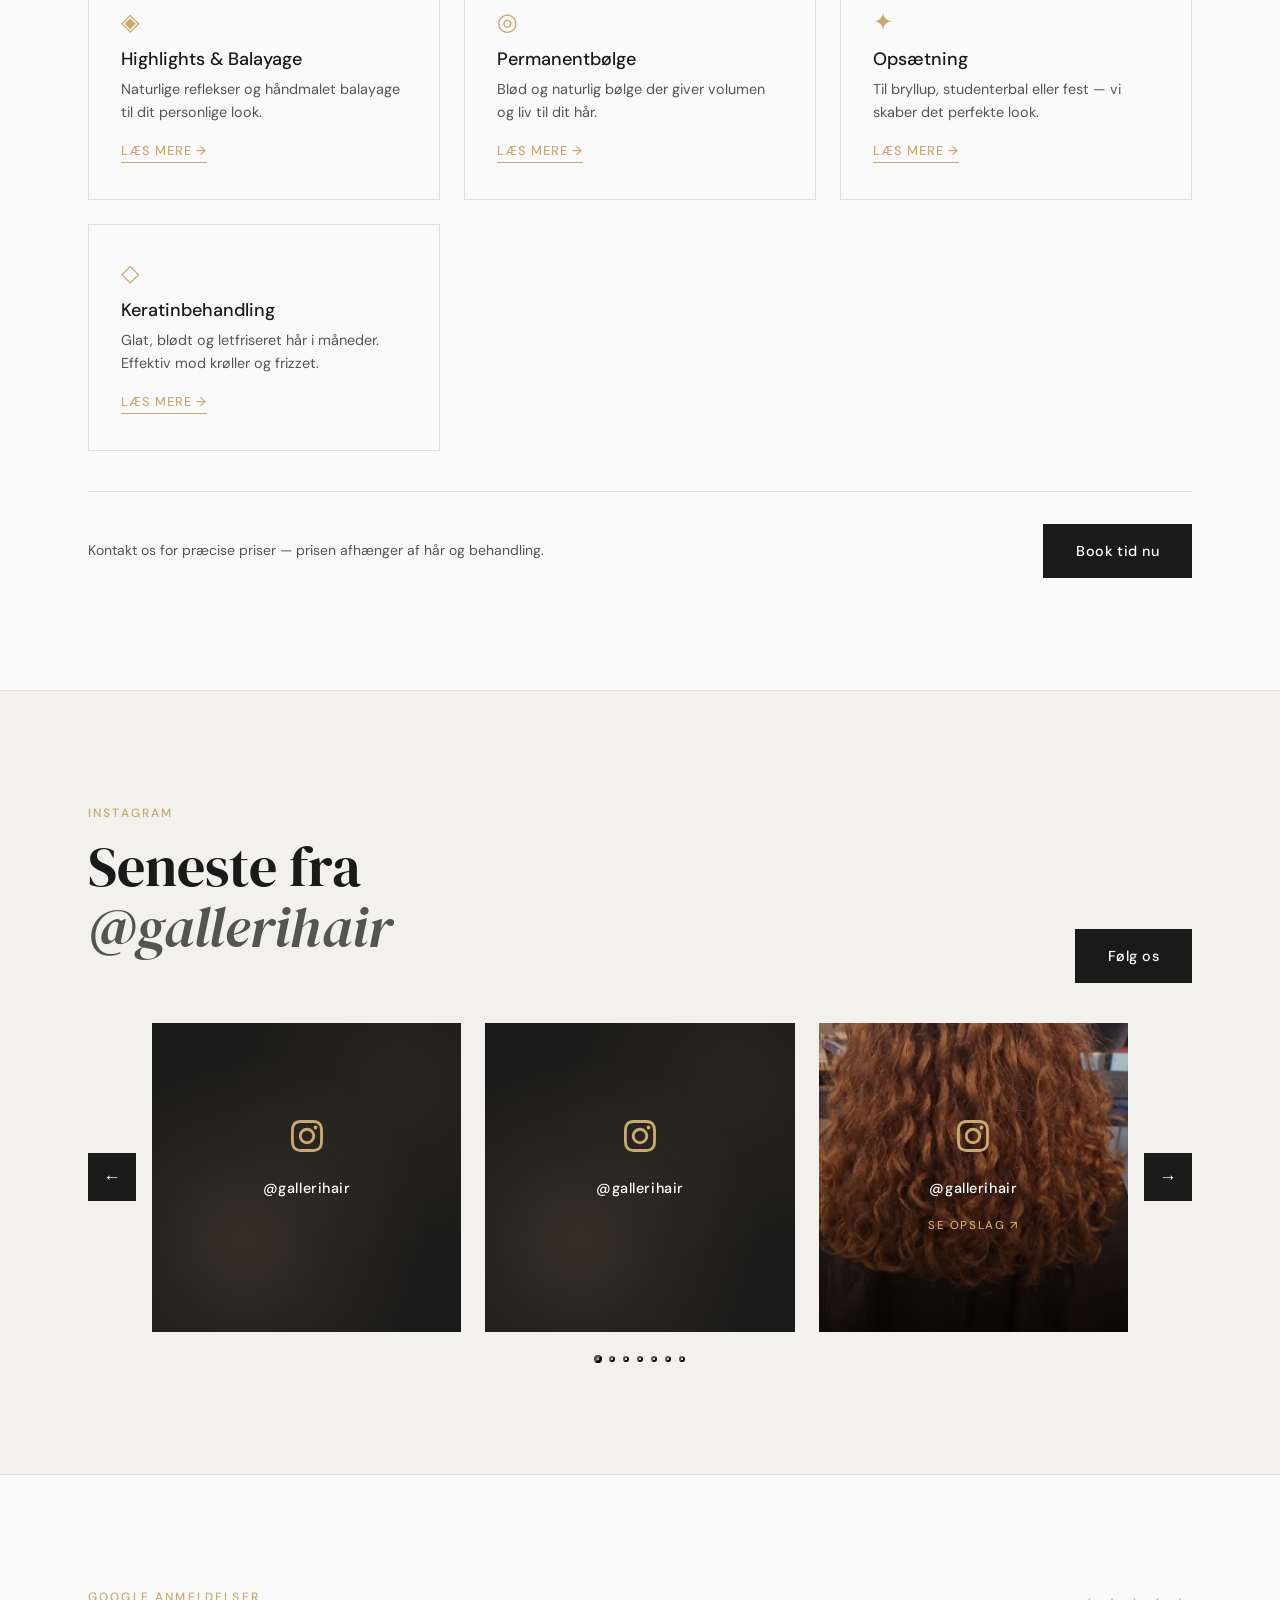
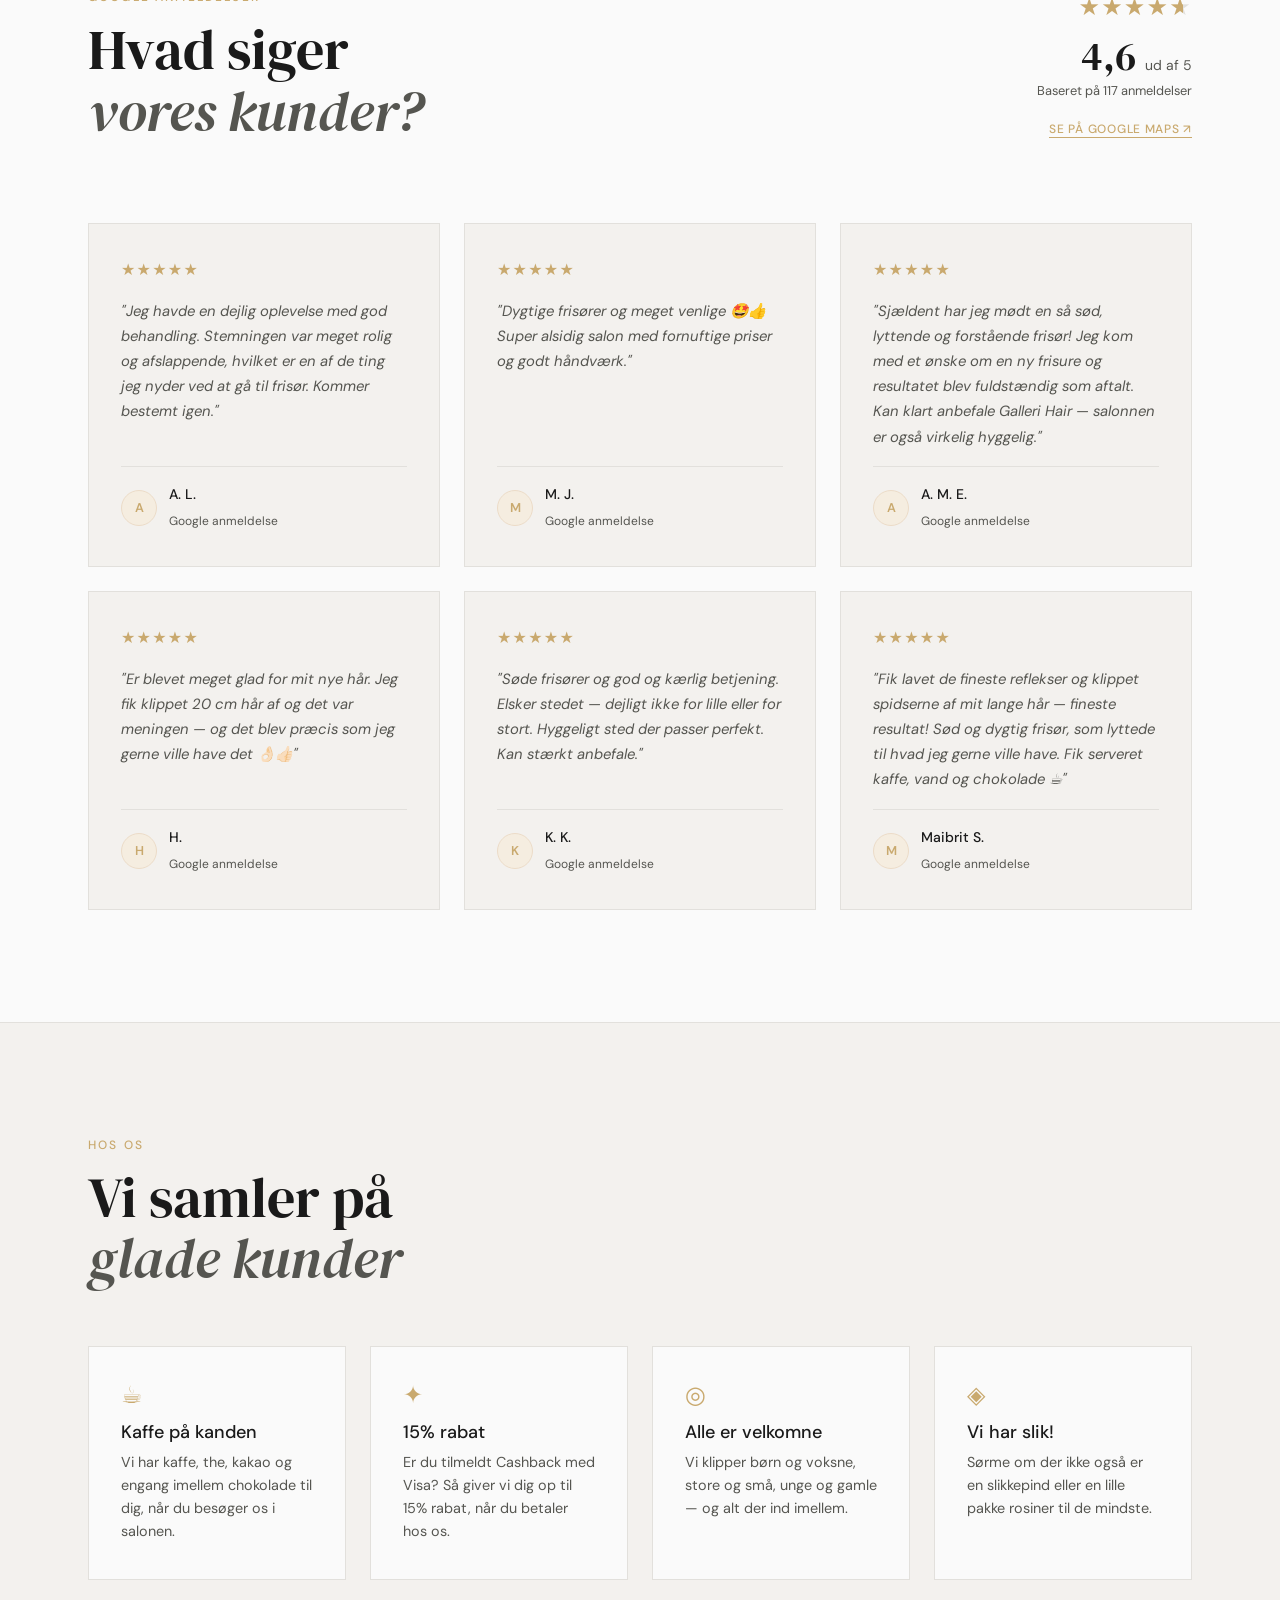
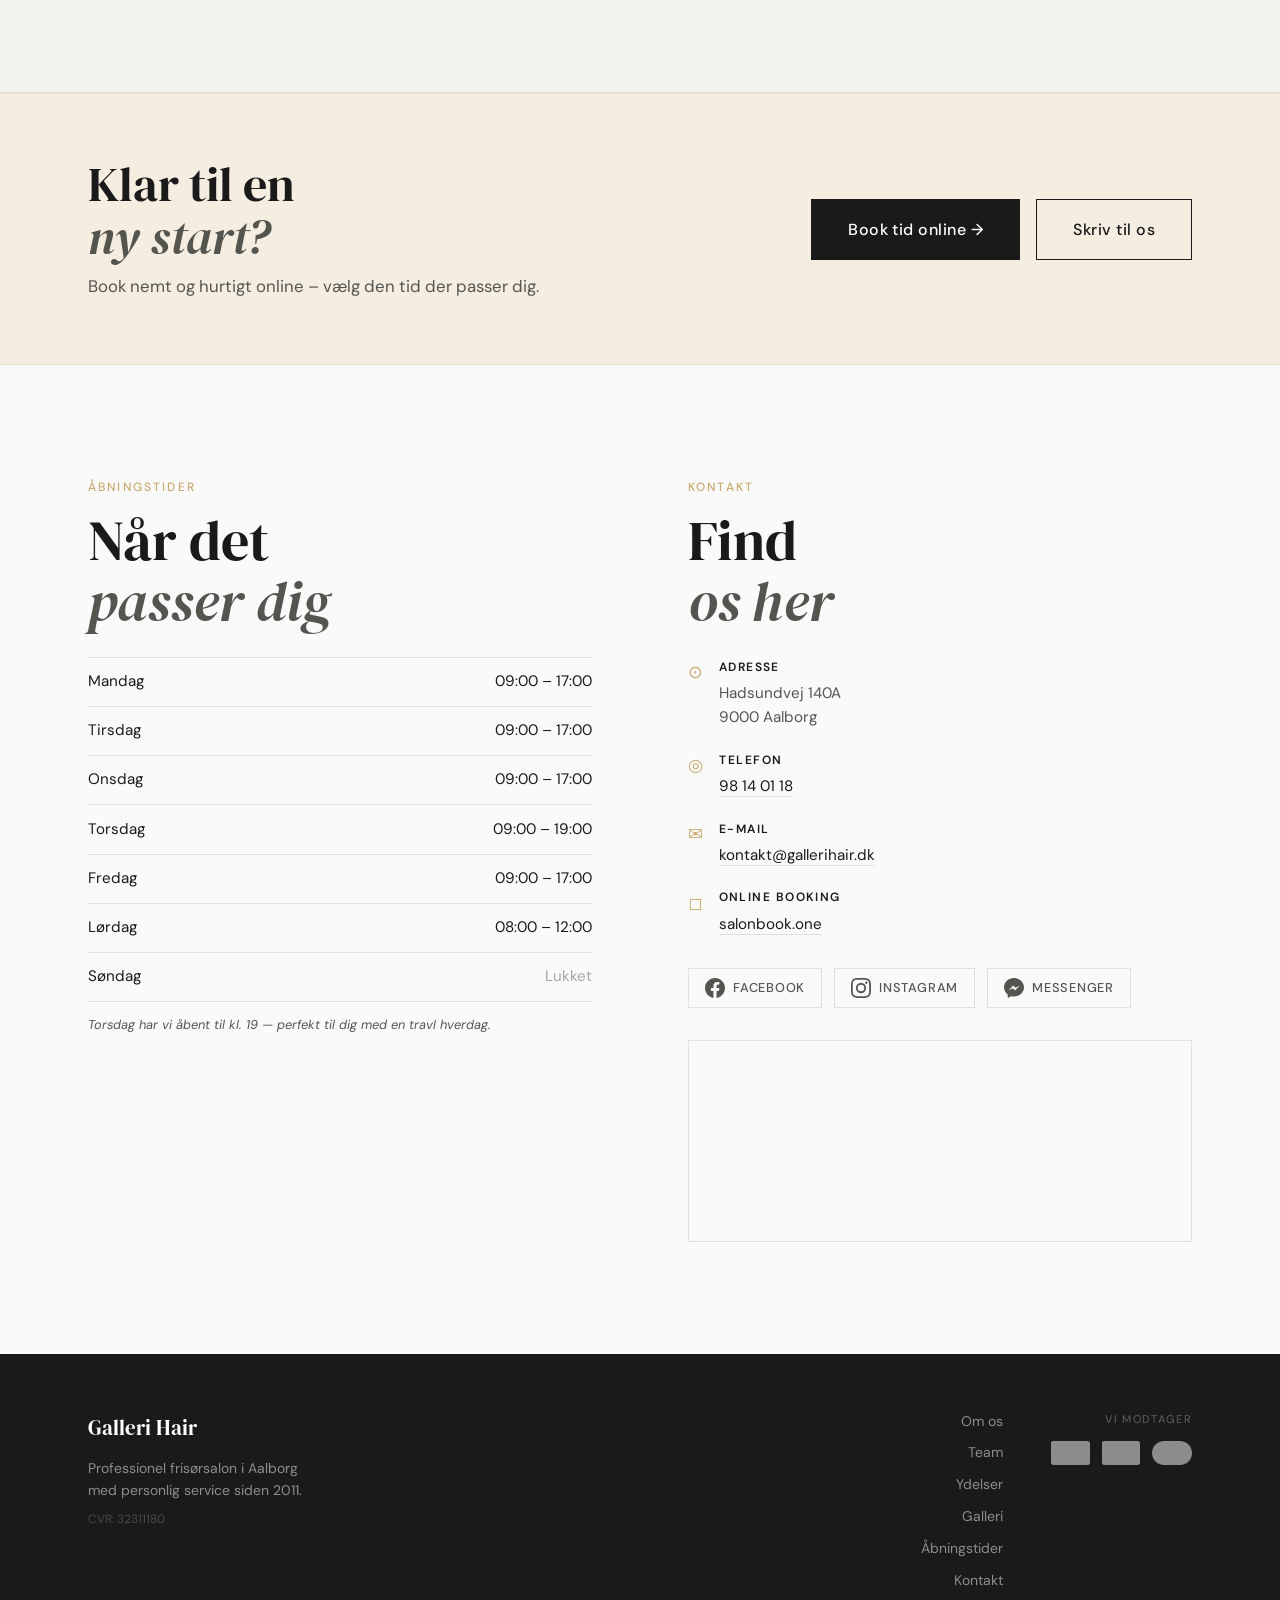
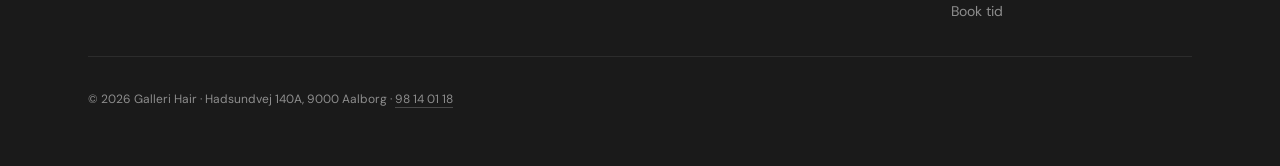
==== commit c4f65514: "Remove old poster image from hero video for instant autoplay Removed the poster attribute (mbr-1920x" ====
--- a/index.html
+++ b/index.html
@@ -129,7 +129,7 @@
   <!-- ───── HERO ───── -->
   <section class="hero" id="top">
     <div class="hero__bg">
-      <video autoplay muted loop playsinline poster="assets/images/mbr-1920x869.jpg" class="hero__photo" aria-hidden="true">
+      <video autoplay muted loop playsinline preload="auto" class="hero__photo" aria-hidden="true">
         <source src="assets/videos/hero.mp4" type="video/mp4" />
         <source src="assets/videos/hero.mov" type="video/quicktime" />
       </video>
--- a/css/style.css
+++ b/css/style.css
@@ -315,6 +315,7 @@
   position: absolute;
   inset: 0;
   overflow: hidden;
+  background: var(--c-bg, #0a0908);
 }
 .hero__photo {
   width: 100%;
@@ -611,13 +612,12 @@
 .services__grid {
   display: grid;
   grid-template-columns: repeat(3, 1fr);
-  gap: 1.5px;
-  background: var(--c-border);
-  border: 1.5px solid var(--c-border);
+  gap: 1.5rem;
 }
 
 .service-card {
   background: var(--c-bg);
+  border: 1.5px solid var(--c-border);
   padding: 2.25rem 2rem;
   transition: background var(--dur-fast) var(--ease-out),
               transform var(--dur-fast) var(--ease-out);
